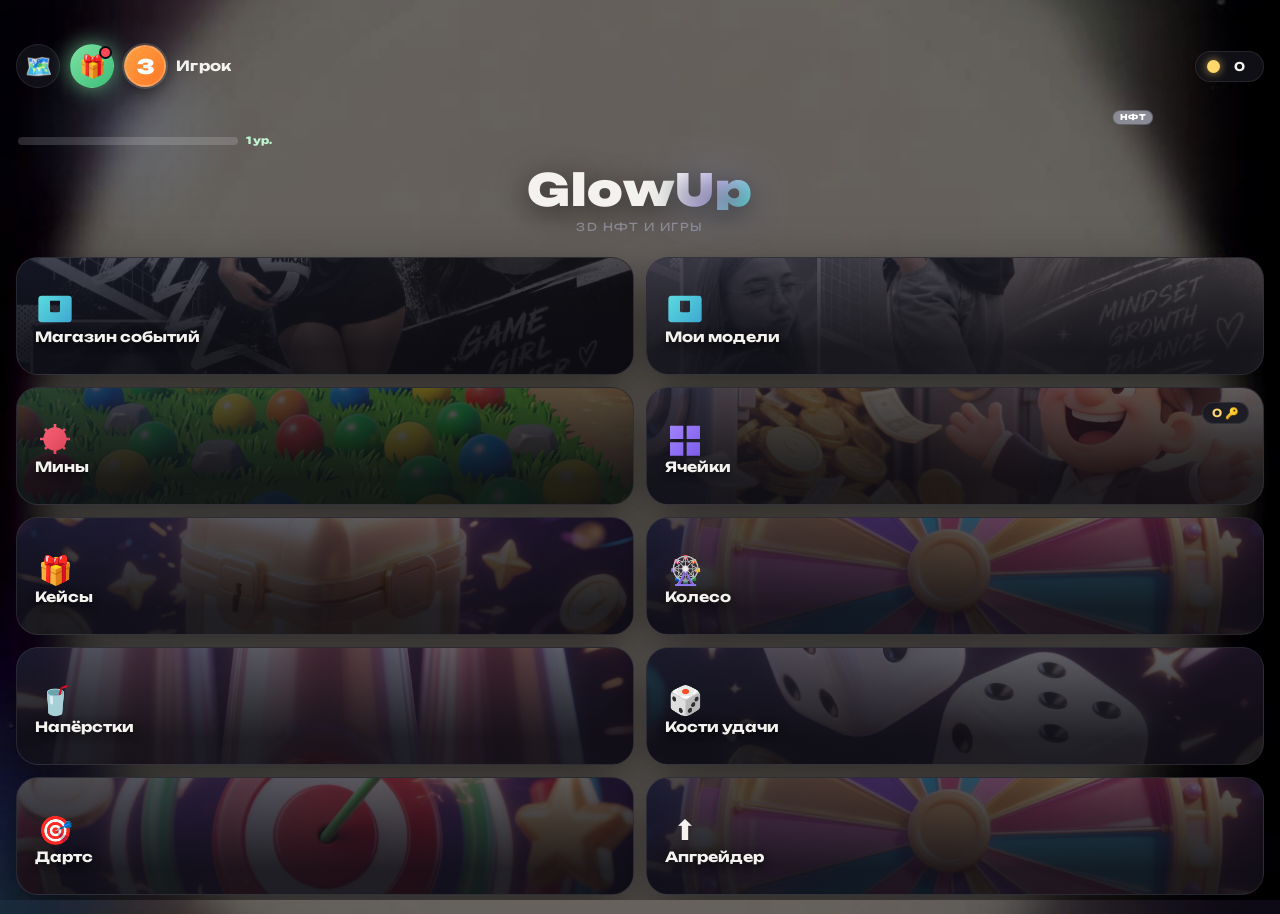
==== index.html @ e01460cb "Кнопка «Мои модели» со счётчиком НФТ; бот: приветствие, оплата реальными звёздами (XTR), баланс в SQ" ====
﻿<!DOCTYPE html>
<html lang="ru">
<head>
<meta charset="UTF-8" />
<meta name="viewport" content="width=device-width, initial-scale=1.0, maximum-scale=1.0, user-scalable=no, viewport-fit=cover" />
<title>GlowUp</title>
<meta name="theme-color" content="#0a0a0f" />
<link rel="preconnect" href="https://fonts.googleapis.com" />
<link rel="preconnect" href="https://fonts.gstatic.com" crossorigin />
<link href="https://fonts.googleapis.com/css2?family=Unbounded:wght@400;600;700;900&display=swap" rel="stylesheet" />
<!-- Официальный Telegram WebApp SDK: даёт имя, юзернейм, аватар и нативные кнопки -->
<script src="https://telegram.org/js/telegram-web-app.js"></script>
<script type="importmap">
{
  "imports": {
    "three": "./assets/vendor/three.module.js",
    "three/addons/": "./assets/vendor/"
  }
}
</script>
<link rel="stylesheet" href="style12.css?v=1" />
</head>
<body>
<div id="loadingScreen">
  <div class="load-inner">
    <div class="load-logo">Glow<span>Up</span></div>
    <div class="load-spinner"></div>
    <div class="load-tip">Загрузка…</div>
  </div>
</div>
<div id="app">
  <!-- ===================== ГЛАВНОЕ МЕНЮ ===================== -->
  <section id="screen-menu" class="screen active">
    <div class="screen-bg" id="menuBg" style="background-image:url('assets/фон_меню_тёмный.jpg')"></div>
    <div class="ambient-orb"></div>

    <header class="topbar">
      <!-- Кнопка карты рядом с подарком -->
      <button class="gift-fab" id="mapBtn" title="Карта">
        <span class="gift-fab-ico">🗺️</span>
      </button>
      <!-- Подарок: иконка в шапке слева, горит когда доступен -->
      <button class="gift-fab" id="giftFab" title="Ежедневный подарок">
        <span class="gift-fab-ico">🎁</span>
        <span class="gift-fab-dot"></span>
      </button>
      <div class="userchip">
        <div class="user-avatar" id="avatar">
          <img id="avatarImg" alt="" style="display:none" />
          <span class="ph" id="avatarPh">З</span>
        </div>
        <div class="user-meta">
          <span class="user-name" id="userName">Игрок</span>
          <span class="user-handle" id="userHandle">@player</span>
        </div>
      </div>
      <!-- НФТ у ника: полноценная 3D, клик -> просмотр -->
      <div class="nft-chip" id="nftChip" data-id="" title="Открыть НФТ">
        <div id="nftCanvas"></div>
        <span class="nft-chip-badge" id="nftChipBadge">НФТ</span>
      </div>
      <button class="bal-btn" id="balBtn">
        <span class="bal-icon"></span>
        <span class="bal-val" id="balVal">0</span>
      </button>
    </header>

    <div class="level-strip">
      <div class="level-bar"><div class="level-fill" id="levelFill"></div></div>
      <span class="level-num" id="levelNum">1 ур.</span>
    </div>

    <button class="loc-back" id="locBackBtn" style="display:none">← Локация 1</button>
    <div class="loc-banner" id="locBanner" style="display:none">+0.678% к шансам · Локация 2</div>

    <div class="hero">
      <h1 class="logo">Glow<span>Up</span></h1>
      <p class="tagline">3D НФТ и игры</p>
    </div>

    <nav class="menu-grid">
      <button class="nav-card" data-goto="shop" style="--bg:url('assets/фон_модели_DianaLovis.png')">
        <span class="card-shade"></span>
        <span class="card-ico ico-shop"></span>
        <span class="card-title">Магазин событий</span>
      </button>
      <button class="nav-card" data-goto="myNft" style="--bg:url('assets/фон_модели_LerwaxiMi.png')">
        <span class="card-shade"></span>
        <span class="card-ico ico-shop"></span>
        <span class="card-title">Мои модели</span>
        <span class="nav-count" id="myNftCount" hidden>0</span>
      </button>
      <button class="nav-card" data-goto="mines" style="--bg:url('assets/фон_игры_мины.jpg')">
        <span class="card-shade"></span>
        <span class="card-ico ico-mines"></span>
        <span class="card-title">Мины</span>
      </button>
      <button class="nav-card" data-goto="cells" style="--bg:url('assets/фон_игры_ячейки.jpg')">
        <span class="card-shade"></span>
        <span class="card-ico ico-cells"></span>
        <span class="card-title">Ячейки</span>
        <span class="card-badge" data-badge="keys">0 🔑</span>
      </button>
      <button class="nav-card nav-cases" data-goto="cases" style="--bg:url('assets/фон_игры_кейсы.jpg')">
        <span class="card-shade"></span>
        <span class="card-ico card-emoji">🎁</span>
        <span class="card-title">Кейсы</span>
      </button>
      <button class="nav-card nav-wheel" data-goto="wheel" style="--bg:url('assets/фон_игры_колесо.jpg')">
        <span class="card-shade"></span>
        <span class="card-ico card-emoji">🎡</span>
        <span class="card-title">Колесо</span>
      </button>
      <button class="nav-card nav-cups" data-goto="cups" style="--bg:url('assets/фон_игры_напёрстки.jpg')">
        <span class="card-shade"></span>
        <span class="card-ico card-emoji">🥤</span>
        <span class="card-title">Напёрстки</span>
      </button>
      <button class="nav-card nav-dice" data-goto="dice" style="--bg:url('assets/фон_игры_кости.jpg')">
        <span class="card-shade"></span>
        <span class="card-ico card-emoji">🎲</span>
        <span class="card-title">Кости удачи</span>
      </button>
      <button class="nav-card nav-darts" data-goto="darts" style="--bg:url('assets/фон_игры_дартс.jpg')">
        <span class="card-shade"></span>
        <span class="card-ico card-emoji">🎯</span>
        <span class="card-title">Дартс</span>
      </button>
      <button class="nav-card nav-upgrade" data-goto="upgrade" style="--bg:url('assets/фон_игры_колесо.jpg')">
        <span class="card-shade"></span>
        <span class="card-ico card-emoji">⬆️</span>
        <span class="card-title">Апгрейдер</span>
      </button>
      <button class="nav-card nav-market" style="--bg:url('assets/фон_игры_рынок.jpg')">
        <span class="card-shade"></span>
        <span class="card-ico ico-market"></span>
        <span class="card-title">Рынок</span>
        <span class="card-soon">Скоро</span>
      </button>
    </nav>

    <footer class="menu-foot">
      <button class="ghost-btn" data-goto="donate">Награды</button>
      <button class="ghost-btn" data-goto="howto">Как играть</button>
    </footer>
  </section>

  <!-- ===================== МАГАЗИН ===================== -->
  <section id="screen-shop" class="screen">
    <div class="screen-bg dim" style="background-image:url('assets/фон_модели_DianaLovis.png')"></div>
    <header class="subbar">
      <button class="back-btn" data-go="menu">←</button>
      <h2>Магазин событий</h2>
      <button class="bal-btn small" id="balBtnShop"><span class="bal-icon"></span><span class="bal-val" id="balValShop">0</span></button>
    </header>
    <div class="screen-body">
      <div class="card-grid" id="shopGrid"></div>
    </div>
  </section>

  <!-- ===================== МОИ НФТ ===================== -->
  <section id="screen-myNft" class="screen">
    <div class="screen-bg dim" style="background-image:url('assets/фон_модели_LerwaxiMi.png')"></div>
    <header class="subbar">
      <button class="back-btn" data-go="menu">←</button>
      <h2>Мои НФТ</h2>
      <button class="bal-btn small"><span class="bal-icon"></span><span class="bal-val" id="balValMyNft">0</span></button>
    </header>
    <div class="screen-body">
      <p class="cells-note">Все твои НФТ. Проигранная в апгрейдере НФТ уходит из коллекции, но остаётся в «Магазине событий».</p>
      <div class="card-grid" id="myNftGrid"></div>
    </div>
  </section>

  <!-- ===================== МИНЫ ===================== -->
  <section id="screen-mines" class="screen">
    <div class="screen-bg dim" style="background-image:url('assets/фон_игры_мины.jpg')"></div>
    <header class="subbar">
      <button class="back-btn" data-go="menu">←</button>
      <h2>Мины</h2>
      <button class="bal-btn small"><span class="bal-icon"></span><span class="bal-val" id="minesBalance">0</span></button>
    </header>
    <div class="screen-body">
      <p class="cells-note">Ставь звёзды, открывай клетки и уходи от мин. Чем больше откроешь — тем больше множитель.</p>
      <div class="mines-controls">
        <div class="mines-row">
          <label>Ставка</label>
          <input id="minesBet" class="code-input" type="number" inputmode="numeric" value="10" min="1" />
        </div>
        <div class="mines-row">
          <label>Мины</label>
          <div class="mine-count">
            <button class="mine-count-btn active" data-mines="1">1</button>
            <button class="mine-count-btn" data-mines="3">3</button>
            <button class="mine-count-btn" data-mines="5">5</button>
          </div>
        </div>
        <button class="solid-btn" id="minesStart">Играть</button>
      </div>
      <div class="mines-board">
        <div class="mines-grid" id="minesGrid"></div>
        <div class="mines-footer">
          <div class="mines-mult">Множитель: <b id="minesMultiplier">x1.0</b></div>
          <button class="solid-btn purple" id="minesCashout" disabled>Забрать выигрыш</button>
        </div>
      </div>
    </div>
  </section>

  <!-- ===================== ЯЧЕЙКИ ===================== -->
  <section id="screen-cells" class="screen">
    <div class="screen-bg dim" style="background-image:url('assets/фон_игры_ячейки.jpg')"></div>
    <header class="subbar">
      <button class="back-btn" data-go="menu">←</button>
      <h2>Ячейки</h2>
      <button class="keys-pill" id="keyBtnTop"><span id="keyCountTop">0</span> 🔑 <span class="keys-plus">+</span></button>
    </header>
    <div class="screen-body">
      <div class="cell-timer-row">
        <span class="cell-timer" id="cellTimer">Обновление через: --:--:--</span>
      </div>
      <p class="cells-note">30 ячеек. Внутри — ключи, звёзды и два джекпота по 300–500 ⭐! Ячейки обновляются каждый день в 14:00 (МСК).</p>
      <div class="cells-rack" id="cellsRack"></div>
      <div class="cells-actions">
        <button class="solid-btn purple" id="openOneBtn">Открыть ячейку (1 🔑)</button>
        <button class="solid-btn" id="keyShopBtn">Купить ключи</button>
        <button class="ghost-btn wide" id="cellResetBtn">Обновить ячейки (300 ⭐)</button>
      </div>
    </div>
  </section>

  <!-- ===================== КЕЙСЫ ===================== -->
  <section id="screen-cases" class="screen">
    <div class="screen-bg dim" style="background-image:url('assets/фон_игры_кейсы.jpg')"></div>
    <header class="subbar">
      <button class="back-btn" data-go="menu">←</button>
      <h2>Кейсы</h2>
      <button class="bal-btn small"><span class="bal-icon"></span><span class="bal-val" id="casesBalance">0</span></button>
    </header>
    <div class="screen-body">
      <p class="cells-note">Открывай кейсы за звёзды. Внутри всегда что-то есть — звёзды или ключи. Окупиться трудно, но иногда везёт по-крупному.</p>
      <div class="case-grid" id="caseGrid"></div>
    </div>
  </section>

  <!-- ===================== КОЛЕСО ===================== -->
  <section id="screen-wheel" class="screen">
    <div class="screen-bg dim" style="background-image:url('assets/фон_игры_колесо.jpg')"></div>
    <header class="subbar">
      <button class="back-btn" data-go="menu">←</button>
      <h2>Колесо удачи</h2>
      <button class="bal-btn small"><span class="bal-icon"></span><span class="bal-val" id="wheelBalance">0</span></button>
    </header>
    <div class="screen-body">
      <div class="wheel-stage">
        <div class="wheel-pointer"></div>
        <div class="wheel" id="wheel"><span class="wheel-hub">⭐</span></div>
      </div>
      <div class="mines-row" style="margin-top:16px">
        <label>Ставка</label>
        <input id="wheelBet" class="code-input" type="number" inputmode="numeric" value="10" min="1" />
      </div>
      <button class="solid-btn purple" id="wheelSpin">Крутить</button>
      <p class="cells-note">Множитель от x0.1 до x3. Чаще выпадает меньше ставки — крути на удачу.</p>
    </div>
  </section>

  <!-- ===================== НАПЁРСТКИ ===================== -->
  <section id="screen-cups" class="screen">
    <div class="screen-bg dim" style="background-image:url('assets/фон_игры_напёрстки.jpg')"></div>
    <header class="subbar">
      <button class="back-btn" data-go="menu">←</button>
      <h2>Напёрстки</h2>
      <button class="bal-btn small"><span class="bal-icon"></span><span class="bal-val" id="cupsBalance">0</span></button>
    </header>
    <div class="screen-body">
      <p class="cells-note">Шарик прячется под одним из стаканов. Угадаешь — x2.6 к ставке. Шанс 1 из 3.</p>
      <div class="cups-stage">
        <div class="cups-row" id="cupsRow">
          <button class="cup" data-slot="0"><span class="cup-ico">🥤</span><span class="cup-ball">🔴</span></button>
          <button class="cup" data-slot="1"><span class="cup-ico">🥤</span><span class="cup-ball">🔴</span></button>
          <button class="cup" data-slot="2"><span class="cup-ico">🥤</span><span class="cup-ball">🔴</span></button>
        </div>
      </div>
      <div class="mines-row" style="margin-top:16px">
        <label>Ставка</label>
        <input id="cupsBet" class="code-input" type="number" inputmode="numeric" value="10" min="1" />
      </div>
      <button class="solid-btn purple" id="cupsStart">Играть</button>
      <p class="cells-note" id="cupsHint">Нажми «Играть», запомни стакан с шариком и угадай после перемешивания.</p>
    </div>
  </section>

  <!-- ===================== КОСТИ ===================== -->
  <section id="screen-dice" class="screen">
    <div class="screen-bg dim" style="background-image:url('assets/фон_игры_кости.jpg')"></div>
    <header class="subbar">
      <button class="back-btn" data-go="menu">←</button>
      <h2>Кости удачи</h2>
      <button class="bal-btn small"><span class="bal-icon"></span><span class="bal-val" id="diceBalance">0</span></button>
    </header>
    <div class="screen-body">
      <div class="dice-stage">
        <div class="die" id="dice1"></div>
        <div class="die" id="dice2"></div>
      </div>
      <div class="dice-choices">
        <button class="dice-choice" data-pick="low">Меньше 7<b>x1.9</b></button>
        <button class="dice-choice" data-pick="seven">Ровно 7<b>x4.5</b></button>
        <button class="dice-choice" data-pick="high">Больше 7<b>x1.9</b></button>
      </div>
      <div class="mines-row" style="margin-top:14px">
        <label>Ставка</label>
        <input id="diceBet" class="code-input" type="number" inputmode="numeric" value="10" min="1" />
      </div>
      <button class="solid-btn purple" id="diceRoll">Бросить кости</button>
      <p class="cells-note">Выбери исход и бросай. Меньше/больше 7 — x1.9, ровно 7 — x4.5. Выигрывать трудно, но можно.</p>
    </div>
  </section>

  <!-- ===================== ДАРТС ===================== -->
  <section id="screen-darts" class="screen">
    <div class="screen-bg dim" style="background-image:url('assets/фон_игры_дартс.jpg')"></div>
    <header class="subbar">
      <button class="back-btn" data-go="menu">←</button>
      <h2>Дартс</h2>
      <button class="bal-btn small"><span class="bal-icon"></span><span class="bal-val" id="dartsBalance">0</span></button>
    </header>
    <div class="screen-body">
      <div class="darts-stage" id="dartsBoard">
        <div class="dart" id="dart">📍</div>
      </div>
      <div class="mines-row" style="margin-top:16px">
        <label>Ставка</label>
        <input id="dartsBet" class="code-input" type="number" inputmode="numeric" value="10" min="1" />
      </div>
      <button class="solid-btn purple" id="dartsThrow">Бросить дротик</button>
      <p class="cells-note">В яблочко — x8, ближе к центру — x2.5, дальше — меньше. Попасть в центр трудно, но можно.</p>
    </div>
  </section>

  <!-- ===================== АПГРЕЙДЕР ===================== -->
  <section id="screen-upgrade" class="screen">
    <div class="screen-bg dim up-bg" style="background-image:url('assets/фон_игры_колесо.jpg')"></div>
    <header class="up-top">
      <button class="back-btn up-back" data-go="menu">←</button>
      <span class="up-logo">Glow<span>Up</span></span>
      <div class="up-top-right">
        <button class="bal-btn small"><span class="bal-icon"></span><span class="bal-val" id="upBalance">0</span></button>
      </div>
    </header>
    <div class="up-scroll">
      <div class="up-ring" id="upRing">
        <svg class="up-ring-svg" viewBox="0 0 200 200" aria-hidden="true">
          <circle class="up-ring-ticks" cx="100" cy="100" r="92"></circle>
          <circle class="up-ring-track" cx="100" cy="100" r="82"></circle>
          <circle class="up-ring-arc" id="upRingArc" cx="100" cy="100" r="82"></circle>
        </svg>
        <button class="up-plus" id="upPlus" type="button">+</button>
        <div class="up-ring-center">
          <div class="up-pct" id="upChancePct">0 %</div>
          <div class="up-pct-sub">шанс</div>
          <img id="upNftImg" class="up-nft-img" alt="">
        </div>
        <div class="up-needle" id="upNeedle"></div>
        <div class="up-hint" id="upHint" style="display:none">Выберите цель</div>
      </div>

      <div class="up-chance-line">Шанс улучшения <b id="upChance">0 %</b></div>

      <div class="up-pair-row">
        <button class="up-pair" id="upPickSrc">
          <span class="up-pair-lbl">Ваш подарок</span>
          <span class="up-pair-val" id="upSrcVal">Ставка 50 ⭐</span>
        </button>
        <span class="up-pair-arrow">→</span>
        <button class="up-pair" id="upPickTgt">
          <span class="up-pair-lbl">Хочу получить</span>
          <span class="up-pair-val" id="upTgtVal">100 ⭐ · ×2</span>
        </button>
      </div>

      <div class="up-chips" id="upChips">
        <button class="up-chip" data-mult="1.5">×1.5</button>
        <button class="up-chip active" data-mult="2">×2</button>
        <button class="up-chip" data-mult="3">×3</button>
        <button class="up-chip" data-mult="5">×5</button>
        <button class="up-chip" data-mult="10">×10</button>
      </div>

      <div class="up-amount-row">
        <span class="up-mult-pill">Ставка</span>
        <span class="up-mult-pill up-bal-pill"><span class="bal-icon"></span><b id="upAmountVal">50</b></span>
        <input class="up-slider" id="upSlider" type="range" min="1" max="1000" value="50" />
      </div>

      <div class="up-summary" id="upSummary">Ставка 50 ⭐ → 100 ⭐</div>

      <button class="up-go" id="upGo" type="button">
        <span class="up-go-main">Улучшить</span>
        <span class="up-go-sub" id="upGoSub">шанс 48.0 %</span>
      </button>
    </div>

    <div class="up-pick-modal" id="upBetModal">
      <div class="up-pick-sheet">
        <div class="up-pick-head"><b>Ваша ставка</b><button class="modal-close" id="upBetClose">×</button></div>
        <div class="up-nft-pick" id="upBetNftWrap" style="display:none">
          <button class="up-opt" id="upBetNft">
            <img id="upBetNftImg" alt="">
            <span id="upBetNftName">НФТ</span>
            <span class="o-val" id="upBetNftPrice"></span>
          </button>
        </div>
        <input id="upBetInput" class="code-input" type="number" inputmode="numeric" min="1" value="50" />
        <div class="up-presets" id="upBetPresets">
          <button data-bet="10">10</button>
          <button data-bet="50">50</button>
          <button data-bet="100">100</button>
          <button data-bet="500">500</button>
        </div>
        <button class="up-go" id="upBetOk" type="button"><span class="up-go-main">Поставить</span></button>
      </div>
    </div>

    <div class="up-pick-modal" id="upTgtModal">
      <div class="up-pick-sheet">
        <div class="up-pick-head"><b>Хочу получить</b><button class="modal-close" id="upTgtClose">×</button></div>
        <div class="up-pick-grid" id="upTgtGrid"></div>
      </div>
    </div>
  </section>

  <!-- ===================== ПОДАРОК ===================== -->
  <section id="screen-gift" class="screen">
    <div class="screen-bg dim" style="background-image:url('assets/фон_меню.png')"></div>
    <header class="subbar">
      <button class="back-btn" data-go="menu">←</button>
      <h2>Ежедневный подарок</h2>
    </header>
    <div class="screen-body gift-body">
      <div class="gift-hero" id="giftHero">🎁</div>
      <h3 class="gift-title">3 ключа раз в 24 часа</h3>
      <p class="gift-desc">Каждый день тебе доступно 3 бесплатных ключа для игры «Ячейки». Ключи не копятся: если не забрать — подарок просто ждёт тебя, пока ты не заберёшь.</p>
      <div class="gift-keys">🔑 🔑 🔑</div>
      <button class="solid-btn" id="giftClaimBtn">Забрать 3 ключа</button>
      <p class="gift-timer" id="giftTimer"></p>
    </div>
  </section>

  <!-- ===================== ДОНАТ ===================== -->
  <section id="screen-donate" class="screen">
    <header class="subbar">
      <button class="back-btn" data-go="menu">←</button>
      <h2>Донат</h2>
    </header>
    <div class="screen-body">
      <div class="reward-card">
        <p class="reward-desc">Пополнить баланс через бота @gLOWOPPBOT. Минимум 5 ⭐.</p>
        <div class="donate-presets" id="donatePresets">
          <button data-donate="5">5 ⭐</button>
          <button data-donate="10">10 ⭐</button>
          <button data-donate="50">50 ⭐</button>
          <button data-donate="100">100 ⭐</button>
          <button data-donate="500">500 ⭐</button>
        </div>
        <button class="solid-btn" id="donateGoBtn">Перейти в бота</button>
        <p class="reward-hint">Звёзды зачисляются ботом после оплаты.</p>
      </div>
    </div>
  </section>

  <!-- ===================== КАК ИГРАТЬ ===================== -->
  <section id="screen-howto" class="screen">
    <header class="subbar">
      <button class="back-btn" data-go="menu">←</button>
      <h2>Как играть</h2>
    </header>
    <div class="screen-body">
      <div class="howto-card">
        <h3>Магазин событий</h3>
        <p>Покупай 3D-модели за звёзды. Купленная модель встаёт рядом с ником в 3D. «Посмотреть 3D» — покрути на стенде.</p>
        <h3>Мины</h3>
        <p>Ставь звёзды, выбирай 1/3/5 мин и открывай клетки. Чем больше откроешь — тем выше множитель. Подорвёшься — проиграешь ставку.</p>
        <h3>Ячейки</h3>
        <p>Открывай ячейки ключами. Внутри ключи, звёзды и джекпоты 300–500 ⭐. Ячейки обновляются каждый день в 14:00.</p>
        <h3>Кейсы</h3>
        <p>Три кейса за 100, 500 и 1000 звёзд. Внутри всегда есть приз — звёзды или ключи. Окупиться трудно, но джекпот возможен.</p>
        <h3>Колесо удачи</h3>
        <p>Крути колесо со ставкой. Множитель от x0.1 до x3 — чаще выпадает меньше ставки, но иногда везёт.</p>
        <h3>Напёрстки</h3>
        <p>Запомни, под каким стаканом шарик, и угадай после перемешивания. Угадал — x2.6 к ставке.</p>
        <h3>Подарок</h3>
        <p>Зелёная иконка слева сверху в меню — ежедневные 3 ключа раз в 24 часа.</p>
      </div>
    </div>
  </section>
</div>

<!-- ===================== МОДАЛКА НФТ ===================== -->
<div id="nftModal" class="modal">
  <div class="modal-sheet">
    <div class="modal-media" id="modalMedia"></div>
    <div class="modal-info">
      <h3 id="modalTitle">НФТ</h3>
      <p class="modal-price" id="modalPrice"></p>
      <div class="modal-actions" id="modalActions"></div>
    </div>
    <button class="modal-close" id="modalClose">×</button>
  </div>
</div>

<!-- ===================== ПРОСМОТР 3D ===================== -->
<div id="viewerModal" class="modal">
  <div class="viewer-sheet">
    <div class="viewer-stage" id="viewerStage">
      <div class="viewer-loading" id="viewerLoading"><span class="spin"></span>Загрузка 3D модели…</div>
    </div>
    <div class="viewer-info">
      <h3 id="viewerTitle">—</h3>
      <p class="viewer-tip">Тяни, чтобы вертеть. Двойной клик — приблизить.</p>
    </div>
    <button class="modal-close" id="viewerClose">×</button>
  </div>
</div>

<!-- ===================== МАГАЗИН КЛЮЧЕЙ ===================== -->
<div id="keyShopModal" class="modal">
  <div class="modal-sheet">
    <div class="modal-info center">
      <div class="key-hero">🔑</div>
      <h3>Магазин ключей</h3>
      <p class="reward-desc">Ключ открывает одну ячейку в игре «Ячейки».</p>
      <p class="reward-hint">Цена: <b>100 звёзд</b> за ключ. Баланс: <b id="keyShopBalance">0</b> ⭐</p>
      <div class="key-pack-row">
        <button class="key-pack" data-pack="1"><b>1</b><span>100 ⭐</span></button>
        <button class="key-pack" data-pack="5"><b>5</b><span>500 ⭐</span></button>
        <button class="key-pack" data-pack="10"><b>10</b><span>1000 ⭐</span></button>
      </div>
    </div>
    <button class="modal-close" id="keyShopClose">×</button>
  </div>
</div>

<!-- ===================== КЕЙС: ПРОКРУТКА ===================== -->
<div id="caseModal" class="modal">
  <div class="case-stage">
    <div class="case-reel-wrap">
      <div class="case-pointer"></div>
      <div class="case-reel" id="caseReel"></div>
    </div>
    <div class="case-result" id="caseResult"></div>
    <button class="prize-continue" id="caseClaim">Забрать</button>
  </div>
</div>

<!-- ===================== ПРИЗ ===================== -->
<div id="prizeModal" class="modal">
  <div class="prize-stage">
    <div class="prize-burst"></div>
    <div class="prize-item" id="prizeItem">⭐</div>
    <div class="prize-text" id="prizeText">+30 звёзд</div>
  </div>
  <button class="prize-continue" id="prizeContinue">Продолжить</button>
</div>

<!-- ===================== ВВОД ЦЕНЫ ===================== -->
<div id="priceModal" class="modal">
  <div class="modal-sheet">
    <div class="modal-info center">
      <h3>Продажа</h3>
      <p class="reward-desc">Рынок ещё в разработке. Запишем цену для будущей продажи.</p>
      <input id="priceInput" class="code-input" type="number" inputmode="numeric" value="400" min="1" />
      <div class="modal-actions">
        <button class="action-btn buy" id="priceOkBtn">Продать</button>
        <button class="action-btn dark" id="priceCancelBtn">Отмена</button>
      </div>
    </div>
    <button class="modal-close" id="priceClose">×</button>
  </div>
</div>

<!-- ===================== ПРОФИЛЬ ===================== -->
<div id="profileModal" class="modal">
  <div class="modal-sheet">
    <div class="profile-head">
      <div class="profile-avatar" id="profAvatar"><span id="profAvatarPh">И</span></div>
      <h3 id="profName">Игрок</h3>
      <p class="profile-handle" id="profHandle">@player</p>
    </div>
    <div class="profile-stats">
      <div class="stat"><b id="statLevel">1</b><span>Уровень</span></div>
      <div class="stat"><b id="statHours">0ч</b><span>В игре</span></div>
      <div class="stat"><b id="statGames">0</b><span>Игр</span></div>
      <div class="stat"><b id="statStars">0</b><span>Звёзд</span></div>
      <div class="stat"><b id="statKeys">0</b><span>Ключей</span></div>
      <div class="stat"><b id="statXp">0/150</b><span>До уровня</span></div>
    </div>
    <button class="admin-medal" id="adminMedal" style="display:none">🏅 Админ-баланс</button>
    <button class="modal-close" id="profileClose">×</button>
  </div>
</div>

<!-- ===================== КАРТА ===================== -->
<div id="mapModal" class="modal">
  <div class="map-sheet">
    <img id="mapImg" src="assets/карта_игры.png" alt="Карта" />
    <button class="map-mark m1" id="mapMark1">1</button>
    <button class="map-mark m2 locked" id="mapMark2">2</button>
    <button class="modal-close" id="mapClose">×</button>
  </div>
</div>

<!-- ===================== АДМИН ===================== -->
<div id="adminModal" class="modal">
  <div class="modal-sheet">
    <div class="modal-info center">
      <h3>Админ-панель</h3>
      <p class="reward-desc">Выдать звёзды на баланс. Только для админа.</p>
      <div class="admin-quick">
        <button class="action-btn buy" data-grant="100">+100</button>
        <button class="action-btn buy" data-grant="1000">+1000</button>
        <button class="action-btn buy" data-grant="10000">+10 000</button>
      </div>
      <input id="adminAmount" class="code-input" type="number" inputmode="numeric" min="1" value="1000" />
      <div class="modal-actions"><button class="action-btn buy" id="adminGrantBtn">Выдать</button></div>
    </div>
    <button class="modal-close" id="adminClose">×</button>
  </div>
</div>

<!-- ===================== ПЕРЕХОД ЛОКАЦИИ ===================== -->
<div id="locTransition"><div class="loc-portal"></div></div>

<!-- ===================== ТОСТЫ ===================== -->
<div id="toasts"></div>

<div class="orb orb-1"></div>
<div class="orb orb-2"></div>

<script src="app13.js?v=1"></script>
</body>
</html>
---- style12.css ----
﻿:root{
  --bg:#0a0a0f;
  --panel:rgba(22,22,30,.72);
  --panel-solid:#16161e;
  --line:rgba(255,255,255,.09);
  --txt:#f3f2ee;
  --muted:#8b8b96;
  --acc:#e9e4da;
  --gold:#ffd76a;
  --cyan:#5fe3e0;
  --violet:#a98bff;
  --red:#ff6b7d;
  --green:#7ee0a3;
  --radius:22px;
  --shadow:0 18px 50px rgba(0,0,0,.55);
}
*{box-sizing:border-box;margin:0;padding:0;-webkit-tap-highlight-color:transparent}
html,body{height:100%}
body{
  font-family:"Unbounded",system-ui,sans-serif;
  background:#070a10 url('assets/фон_меню_тёмный.jpg') center/cover no-repeat fixed;
  color:var(--txt);
  overflow:hidden;
  overscroll-behavior:none;
  line-height:1.35;
}
#app{position:relative;height:100%;width:100%}
button{font-family:inherit}
img{display:block}
canvas{display:block}

/* фоновые орбы */
.orb{position:fixed;border-radius:50%;filter:blur(90px);opacity:.5;pointer-events:none;z-index:0}
.orb-1{width:50vmax;height:50vmax;left:-20vmax;top:-20vmax;background:radial-gradient(circle,#2b2b45,transparent 70%)}
.orb-2{width:50vmax;height:50vmax;right:-22vmax;bottom:-22vmax;background:radial-gradient(circle,#2a1f3d,transparent 70%)}

/* ---------- ЭКРАНЫ ---------- */
.screen{
  position:absolute;inset:0;
  display:flex;flex-direction:column;
  padding:max(14px,env(safe-area-inset-top)) 16px calc(14px + env(safe-area-inset-bottom));
  opacity:0;pointer-events:none;transform:translateY(14px);
  transition:opacity .45s ease,transform .45s cubic-bezier(.2,.8,.2,1);
  overflow:hidden;z-index:1;
}
.screen.active{opacity:1;pointer-events:auto;transform:none}
.screen-body{flex:1;overflow-y:auto;margin-top:18px;padding-bottom:40px;
  scrollbar-width:thin;scrollbar-color:rgba(255,255,255,.15) transparent}
.bg{position:absolute;inset:0;background-size:cover;background-position:center;
  opacity:0;transition:opacity .8s ease;z-index:0;pointer-events:none}
.bg.show{opacity:.28}
.bg-0{background:radial-gradient(120% 90% at 70% 10%,#1a1a2e 0%,#0a0a0f 55%)}

/* ---------- ТОПБАР ---------- */
.topbar{
  display:flex;align-items:center;gap:10px;margin-bottom:8px;z-index:3;
  animation:popIn .7s var(--d0) both;
}
.userchip{display:flex;align-items:center;gap:10px;flex:1;min-width:0}
.user-avatar{
  width:42px;height:42px;border-radius:50%;flex:none;
  background:linear-gradient(135deg,#ff9d3f,#ff7a29);
  display:flex;align-items:center;justify-content:center;
  box-shadow:0 0 0 2px rgba(255,255,255,.15),0 6px 16px rgba(0,0,0,.4);
  overflow:hidden;border:2px solid #fff3;
}
.user-avatar img{width:100%;height:100%;object-fit:cover;border-radius:50%}
.user-avatar .ph{font-weight:900;color:#fff;font-size:20px}
.user-meta{display:flex;flex-direction:column;line-height:1.1;min-width:0}
.user-name{font-weight:700;font-size:14px;letter-spacing:.02em;white-space:nowrap;overflow:hidden;text-overflow:ellipsis}
.user-handle{display:none}

/* полоса уровня под иконками */
.level-strip{display:flex;align-items:center;gap:8px;margin:8px 0 0;padding:0 2px;z-index:3;animation:riseIn .6s both}
.level-bar{flex:1;max-width:220px;height:8px;border-radius:8px;background:rgba(255,255,255,.16);overflow:hidden}
.level-fill{height:100%;width:0%;background:linear-gradient(90deg,#2fa85f,#5fe08a);border-radius:8px;transition:width .6s cubic-bezier(.2,.8,.2,1);box-shadow:0 0 10px rgba(95,224,138,.7)}
.level-num{font-size:10px;font-weight:800;color:#bff5d0;white-space:nowrap}

/* НФТ рядом с ником — полноценная 3D модель, круглая, без фона */
.nft-chip{
  position:relative;width:104px;height:104px;flex:none;cursor:pointer;
  border-radius:0;overflow:visible;
  background:transparent;border:none;
  transition:transform .18s;
}
@keyframes nftFloat{0%,100%{transform:translateY(0)}50%{transform:translateY(-6px)}}
.nft-chip:active{transform:scale(.93)}
.nft-chip canvas{width:100%;height:100%}
.nft-chip #nftCanvas{position:absolute;inset:0;width:100%;height:100%;background:transparent!important;animation:nftFloat 3.4s ease-in-out infinite}
.nft-chip #nftCanvas>.view3d,.nft-chip #nftCanvas>div{width:100%;height:100%}
.nft-chip-badge{
  position:absolute;left:50%;transform:translateX(-50%);bottom:-7px;
  font-size:8px;font-weight:800;color:#1a1000;
  background:var(--gold);padding:1px 7px;border-radius:20px;letter-spacing:.02em;white-space:nowrap;
  border:1px solid rgba(0,0,0,.3);
}
.nft-chip.empty::before{box-shadow:0 0 0 2px rgba(255,255,255,.12)}
.nft-chip.empty .nft-chip-badge{background:var(--muted);color:#fff}

.bal-btn{
  display:flex;align-items:center;gap:6px;
  background:var(--panel);border:1px solid var(--line);
  color:var(--txt);padding:7px 11px;border-radius:18px;
  font-family:inherit;font-weight:700;font-size:12px;cursor:pointer;
  backdrop-filter:blur(12px);transition:transform .15s,box-shadow .3s;
  box-shadow:var(--shadow);z-index:3;
}
.bal-btn:active{transform:scale(.95)}
.bal-btn.small{padding:6px 9px;font-size:11px}
.bal-btn.ghost{pointer-events:none}
.bal-icon{width:13px;height:13px;background:var(--gold);border-radius:50%;
  box-shadow:0 0 10px rgba(255,215,106,.7)}
.bal-val{min-width:26px;text-align:center}

/* ---------- HERO ---------- */
.hero{position:relative;text-align:center;padding:22px 0 6px;z-index:2;animation:riseIn .8s .05s both}
.hero-art{position:absolute;inset:-40px auto auto 50%;transform:translateX(-50%);width:320px;height:320px;pointer-events:none;
  background-size:contain;background-position:center;background-repeat:no-repeat;opacity:.18;filter:blur(2px);z-index:0}
.logo{position:relative;font-weight:900;font-size:44px;line-height:.92;letter-spacing:.02em;z-index:1;text-shadow:0 6px 30px rgba(0,0,0,.6)}
.logo span{
  display:inline-block;background:linear-gradient(120deg,#fff,#cfc8ff,#5fe3e0);
  -webkit-background-clip:text;background-clip:text;color:transparent;
  filter:drop-shadow(0 0 22px rgba(165,190,255,.35));
}
.tagline{position:relative;margin-top:10px;color:var(--muted);font-size:11px;letter-spacing:.14em;text-transform:uppercase;z-index:1}

/* ---------- МЕНЮ ---------- */
.menu-grid{
  display:grid;grid-template-columns:1fr 1fr;gap:14px;
  margin:22px 0;z-index:2;
}
.nav-card{
  position:relative;border:none;cursor:pointer;text-align:left;overflow:hidden;
  background:linear-gradient(160deg,rgba(30,30,42,.9),rgba(16,16,24,.92));
  border:1px solid var(--line);border-radius:var(--radius);
  padding:20px 18px 16px;color:var(--txt);
  min-height:140px;transition:transform .18s ease,border-color .3s,box-shadow .3s;
  box-shadow:var(--shadow);animation:cardIn .6s var(--d1) both;
}
/* картинка на втором плане */
.nav-card::before{
  content:"";position:absolute;inset:0;z-index:0;
  background-image:var(--bg);
  background-size:cover;background-position:center;
  opacity:.38;transition:opacity .3s,transform .4s;
}
.nav-card:hover::before{opacity:.55;transform:scale(1.05)}
.card-shade{position:absolute;inset:0;z-index:1;
  background:linear-gradient(180deg,rgba(12,12,18,.15) 0%,rgba(12,12,18,.78) 78%),linear-gradient(120deg,rgba(30,40,70,.35),transparent 60%)}
.nav-card:nth-child(2){animation-delay:calc(var(--d1) + .05s)}
.nav-card:nth-child(3){animation-delay:calc(var(--d1) + .1s)}
.nav-card:nth-child(4){animation-delay:calc(var(--d1) + .15s)}
.nav-card:active{transform:translateY(-3px) scale(.98)}
.nav-card:hover{border-color:rgba(255,255,255,.25);box-shadow:0 0 0 1px rgba(255,255,255,.1),var(--shadow)}
.card-ico{position:relative;z-index:2;width:40px;height:40px;display:block;margin-bottom:auto;margin-top:auto}
.card-title{position:relative;z-index:2;font-weight:700;font-size:14px;line-height:1.2;text-shadow:0 2px 8px rgba(0,0,0,.8)}
.card-badge{
  position:absolute;top:14px;right:14px;z-index:3;font-size:11px;font-weight:700;color:var(--gold);
  background:rgba(25,25,35,.9);border:1px solid var(--line);padding:3px 9px;border-radius:20px;backdrop-filter:blur(6px);
}
.ico-shop{background:linear-gradient(135deg,#5fe3e0,#3a9fd0);mask:var(--shop);-webkit-mask:var(--shop)}
.ico-cells{background:linear-gradient(135deg,#a98bff,#7657e8);mask:var(--cells);-webkit-mask:var(--cells)}
.ico-market{background:linear-gradient(135deg,#ffd76a,#ff9d3f);mask:var(--market);-webkit-mask:var(--market)}
.ico-coll{background:linear-gradient(135deg,#ff8fb1,#e8557d);mask:var(--coll);-webkit-mask:var(--coll)}

.menu-foot{display:flex;gap:10px;justify-content:center;z-index:2;animation:riseIn .7s .25s both}
.ghost-btn{
  background:transparent;border:1px solid var(--line);color:var(--muted);
  font-family:inherit;font-size:12px;font-weight:600;padding:11px 18px;border-radius:18px;cursor:pointer;
  transition:all .2s;backdrop-filter:blur(8px);
}
.ghost-btn:active{transform:scale(.96)}
.ghost-btn.wide{width:100%;margin-top:12px;color:var(--txt);border-color:rgba(255,255,255,.2)}
.ghost-btn:hover{border-color:rgba(255,255,255,.3);color:var(--txt)}

/* ---------- САББАР ---------- */
.subbar{
  display:flex;align-items:center;gap:12px;z-index:3;margin-bottom:6px;animation:popIn .5s both;
}
.subbar h2{font-size:16px;font-weight:700;flex:1;letter-spacing:.02em}
.back-btn{
  width:40px;height:40px;border-radius:14px;flex:none;border:1px solid var(--line);
  background:var(--panel);color:var(--txt);font-size:20px;cursor:pointer;backdrop-filter:blur(10px);
  transition:transform .15s;box-shadow:var(--shadow);
}
.back-btn:active{transform:scale(.9)}
.keys-pill{
  display:flex;align-items:center;gap:8px;font-weight:700;font-size:13px;color:var(--gold);
  background:var(--panel);border:1px solid var(--line);padding:9px 12px;border-radius:20px;cursor:pointer;
  transition:transform .15s;
}
.keys-pill:active{transform:scale(.94)}
.keys-plus{color:var(--green);font-weight:900;font-size:16px}

/* ---------- КАРТОЧКИ МАГАЗИНА ---------- */
.card-grid{display:grid;grid-template-columns:1fr 1fr;gap:14px;animation:riseIn .5s both}
.item-card{
  position:relative;border-radius:var(--radius);overflow:hidden;
  background:var(--panel-solid);border:1px solid var(--line);
  box-shadow:var(--shadow);cursor:pointer;transition:transform .18s,border-color .3s;
  animation:cardIn .5s both;
}
.item-card:active{transform:scale(.97)}
.item-card:hover{border-color:rgba(255,255,255,.25)}
.item-media{position:relative;aspect-ratio:1;background:#12121a;overflow:hidden}
.item-media .poster{position:absolute;inset:0;width:100%;height:100%;object-fit:cover;transition:transform .5s ease;z-index:1}
.item-card:hover .item-media .poster{transform:scale(1.06)}
.item-media::after{content:"";position:absolute;inset:0;background:linear-gradient(180deg,transparent 40%,rgba(10,10,15,.9));z-index:2}
.item-view3d{position:absolute;inset:0;display:flex;align-items:center;justify-content:center;z-index:1;opacity:0;transition:opacity .3s}
.item-card.viewing .item-media .poster{opacity:0}
.item-card.viewing .item-view3d{opacity:1}
.item-view3d canvas,.item-view3d .view3d{width:100%;height:100%}
.item-badge{position:absolute;top:10px;left:10px;z-index:3;font-size:10px;font-weight:700;
  padding:4px 9px;border-radius:20px;backdrop-filter:blur(6px)}
.item-badge.rarity-common{background:rgba(94,227,224,.9);color:#042}
.item-badge.rarity-epic{background:rgba(169,139,255,.9);color:#201}
.item-body{padding:12px;position:relative;z-index:3}
.item-name{font-weight:700;font-size:13px}
.item-price{display:flex;align-items:center;gap:6px;margin-top:8px;color:var(--gold);font-size:12px;font-weight:700}
.item-price .ic{width:12px;height:12px;background:var(--gold);border-radius:50%}
.item-actions{display:flex;gap:8px;margin-top:10px}
.mini-buy{
  flex:1;border:none;background:linear-gradient(120deg,#ffd76a,#ff9d3f);color:#201;
  font-weight:700;font-size:11px;padding:9px;border-radius:12px;cursor:pointer;
}
.mini-3d{
  border:1px solid var(--line);background:rgba(255,255,255,.08);color:var(--txt);
  font-weight:700;font-size:11px;padding:9px 10px;border-radius:12px;cursor:pointer;
}
.mini-buy:active,.mini-3d:active{transform:scale(.95)}
.item-status{position:absolute;bottom:10px;right:10px;z-index:3;font-size:10px;font-weight:700;
  padding:4px 10px;border-radius:20px;color:#fff}
.item-status.owned{background:linear-gradient(135deg,#7ee0a3,#3bbf78)}
.item-status.sold{background:linear-gradient(135deg,#ff6b7d,#d63a52)}
.item-status.for-sale{background:linear-gradient(135deg,#ffd76a,#ff9d3f)}

/* ---------- ЯЧЕЙКИ ---------- */
.cells-note{color:var(--muted);font-size:11px;margin:4px 2px 10px;line-height:1.5}
.cells-rack{
  display:grid;grid-template-columns:repeat(10,1fr);gap:6px;perspective:900px;
  background:linear-gradient(180deg,rgba(28,28,40,.6),rgba(14,14,20,.6));
  border:1px solid var(--line);border-radius:var(--radius);padding:9px;
  box-shadow:inset 0 2px 30px rgba(0,0,0,.6),var(--shadow);
}
/* Банковские ячейки-сейфы */
.cells-rack{
  display:grid;grid-template-columns:repeat(10,1fr);gap:6px;perspective:1200px;
  background:
    radial-gradient(120% 100% at 50% 0%, rgba(70,80,110,.35), rgba(14,14,20,.7)),
    linear-gradient(180deg,#23263a,#10101a);
  border:1px solid rgba(160,180,220,.18);border-radius:var(--radius);padding:10px;
  box-shadow:inset 0 4px 40px rgba(0,0,0,.7),0 18px 50px rgba(0,0,0,.55);
}
.cell{
  aspect-ratio:1;display:flex;flex-direction:column;align-items:center;justify-content:center;
  background:linear-gradient(160deg,#4a4f5e,#2b2e3a 55%,#20232e);
  border:1px solid rgba(200,210,235,.22);border-radius:8px;cursor:pointer;
  font-weight:900;font-size:11px;color:#e8e6f0;
  position:relative;transition:transform .18s,box-shadow .35s,border-color .3s;
  box-shadow:inset 0 2px 3px rgba(255,255,255,.15),inset 0 -5px 12px rgba(0,0,0,.5),0 4px 10px rgba(0,0,0,.45);
  transform:rotateX(0deg);
}
.cell:hover:not(.opened){transform:translateY(-2px);border-color:rgba(255,220,120,.6);
  box-shadow:inset 0 2px 3px rgba(255,255,255,.2),inset 0 -5px 12px rgba(0,0,0,.5),0 6px 16px rgba(0,0,0,.6),0 0 16px rgba(255,200,90,.35)}
.cell:active:not(.opened){transform:scale(.95)}
.cell .cell-inner{position:relative;z-index:2;display:flex;flex-direction:column;align-items:center;width:100%}
.cell.pulse{animation:cellPulse 1s ease}
.cell.opened{
  background:linear-gradient(165deg,#2c333f,#191d26);
  border-color:rgba(255,255,255,.12);cursor:default;
  box-shadow:inset 0 0 0 1px rgba(255,255,255,.06),0 4px 10px rgba(0,0,0,.4);
}
.cell.opened .cell-num{opacity:.35}
/* ручка-диск банковской дверцы */
.safe-handle{
  width:13px;height:13px;border-radius:50%;margin-bottom:5px;position:relative;
  background:radial-gradient(circle at 35% 35%, #f0e7c8, #c9b57a 60%, #8a743a);
  border:2px solid #b9a05f;box-shadow:inset 0 1px 2px rgba(255,255,255,.6),0 1px 3px rgba(0,0,0,.6);
}
.safe-handle::after{content:"";position:absolute;left:50%;top:50%;width:3px;height:3px;background:#5a4a22;border-radius:50%;transform:translate(-50%,-50%)}
/* замок-ключевина */
.safe-lock{
  width:8px;height:8px;border-radius:1px;margin-bottom:3px;
  background:linear-gradient(160deg,#fff6d8,#cbbb7e);box-shadow:inset 0 1px 2px rgba(255,255,255,.5),0 1px 2px rgba(0,0,0,.5);
}
.cell .lock{width:11px;height:11px;border:2px solid #d8cfae;border-radius:3px;position:relative;margin-bottom:3px;opacity:.75;
  background:rgba(255,255,255,.05)}
.cell .lock::before{content:"";position:absolute;top:-6px;left:2px;width:5px;height:6px;border:2px solid #d8cfae;border-bottom:none;border-radius:4px 4px 0 0}
.cell .res{font-size:16px;line-height:1;margin-bottom:2px}
.cell.reveal-glow{animation:cellGlow .9s ease}
.cells-actions{margin-top:10px;display:grid;grid-template-columns:1fr 1fr;gap:8px}
.cells-actions .solid-btn{padding:11px;font-size:13px;grid-column:1/-1}
.cells-actions .ghost-btn{padding:10px;font-size:12px;grid-column:1/-1}
.cell-timer-row{text-align:center;margin-bottom:8px}
.solid-btn{
  width:100%;border:none;cursor:pointer;font-family:inherit;font-weight:700;font-size:15px;
  color:#101018;background:linear-gradient(120deg,#fff,#d8e6ff,#9fd0ff);
  padding:16px;border-radius:20px;transition:transform .15s,box-shadow .2s;
  box-shadow:0 10px 30px rgba(150,190,255,.25);
}
.solid-btn:active{transform:scale(.97)}
.solid-btn:disabled{opacity:.4;box-shadow:none}
.solid-btn.purple{color:#fff;background:linear-gradient(120deg,#a98bff,#7657e8);box-shadow:0 10px 30px rgba(120,90,255,.3)}

/* ---------- РЫНОК / СПИСОК ---------- */
.list{display:flex;flex-direction:column;gap:12px;animation:riseIn .5s both}
.market-row{
  display:flex;align-items:center;gap:14px;
  background:var(--panel);border:1px solid var(--line);border-radius:18px;padding:10px;
  box-shadow:var(--shadow);animation:cardIn .45s both;
}
.market-row .thumb{width:56px;height:56px;border-radius:14px;overflow:hidden;background:#15151d;flex:none}
.market-row .thumb img{width:100%;height:100%;object-fit:cover}
.market-row .mrow-meta{flex:1;min-width:0}
.market-row .mrow-name{font-weight:700;font-size:13px}
.market-row .mrow-seller{font-size:10px;color:var(--muted)}
.market-row .mrow-price{display:flex;align-items:center;gap:5px;color:var(--gold);font-weight:700;font-size:14px;margin-top:4px}
.market-row .mrow-price .ic{width:11px;height:11px;background:var(--gold);border-radius:50%}
.mini-btn{
  border:none;background:linear-gradient(120deg,#ffd76a,#ff9d3f);color:#201;
  font-family:inherit;font-weight:700;font-size:12px;padding:10px 14px;border-radius:14px;cursor:pointer;flex:none;
  transition:transform .15s;
}
.mini-btn:active{transform:scale(.94)}

/* ---------- КОД / НАГРАДЫ ---------- */
.reward-card{
  background:var(--panel);border:1px solid var(--line);border-radius:var(--radius);
  padding:20px;box-shadow:var(--shadow);animation:riseIn .5s both;
}
.reward-desc{font-size:13px;margin-bottom:8px}
.reward-hint{font-size:12px;color:var(--muted);margin-bottom:16px}
.reward-hint b{color:var(--gold)}
.code-input{
  width:100%;border:1px solid var(--line);background:rgba(0,0,0,.4);color:var(--txt);
  font-family:inherit;font-size:20px;font-weight:700;letter-spacing:.4em;text-align:center;
  padding:16px;border-radius:16px;margin-bottom:14px;outline:none;transition:border-color .3s;
}
.code-input:focus{border-color:rgba(255,215,106,.6)}

/* ---------- КАК ИГРАТЬ ---------- */
.howto-card{background:var(--panel);border:1px solid var(--line);border-radius:var(--radius);padding:20px;box-shadow:var(--shadow)}
.howto-card h3{font-size:14px;margin:14px 0 6px;color:#cfc9ff}
.howto-card h3:first-child{margin-top:0}
.howto-card p{font-size:12px;color:var(--muted);line-height:1.6}

/* ---------- МОДАЛКА НФТ ---------- */
.modal{
  position:fixed;inset:0;background:rgba(5,5,10,.75);backdrop-filter:blur(8px);
  display:flex;align-items:flex-end;justify-content:center;z-index:50;
  opacity:0;pointer-events:none;transition:opacity .35s;
}
.modal.open{opacity:1;pointer-events:auto}
.modal-sheet{
  width:100%;max-width:520px;background:linear-gradient(180deg,#1a1a26,#101018);
  border:1px solid var(--line);border-top-left-radius:26px;border-top-right-radius:26px;
  padding:18px 18px calc(24px + env(safe-area-inset-bottom));position:relative;
  transform:translateY(40px);transition:transform .4s cubic-bezier(.2,.8,.2,1);
  box-shadow:0 -20px 60px rgba(0,0,0,.6);max-height:92vh;overflow-y:auto;
}
.modal.open .modal-sheet{transform:none}
.modal-close{
  position:absolute;top:12px;right:12px;width:36px;height:36px;border-radius:12px;
  border:1px solid var(--line);background:rgba(0,0,0,.5);color:var(--txt);font-size:20px;cursor:pointer;z-index:5;
}
.modal-media{aspect-ratio:1;border-radius:20px;overflow:hidden;background:#0c0c13;position:relative;margin-bottom:16px}
.modal-media .poster{position:absolute;inset:0;width:100%;height:100%;object-fit:cover}
.modal-info h3{font-size:20px;font-weight:900;margin-bottom:6px}
.modal-info.center{text-align:center}
.modal-price{color:var(--gold);font-weight:700;font-size:15px;margin-bottom:16px}
.modal-actions{display:flex;flex-direction:column;gap:10px}

/* кнопки в модалке */
.action-btn{
  width:100%;border:none;font-family:inherit;font-weight:700;font-size:15px;padding:15px;
  border-radius:18px;cursor:pointer;transition:transform .15s;
}
.action-btn:active{transform:scale(.97)}
.action-btn.buy{color:#101018;background:linear-gradient(120deg,#ffd76a,#ff9d3f);box-shadow:0 10px 28px rgba(255,180,80,.25)}
.action-btn.green{color:#042;background:linear-gradient(120deg,#7ee0a3,#3bbf78)}
.action-btn.purple{color:#fff;background:linear-gradient(120deg,#a98bff,#7657e8)}
.action-btn.dark{background:rgba(255,255,255,.08);color:var(--txt);border:1px solid var(--line)}
.action-btn:disabled{opacity:.4;cursor:not-allowed;box-shadow:none}

/* ---------- ПРОСМОТР 3D (стенд) ---------- */
.viewer-sheet{
  width:100%;max-width:520px;height:100%;max-height:600px;
  background:linear-gradient(180deg,#14141f,#0b0b12);position:relative;
  display:flex;flex-direction:column;
  border-left:1px solid var(--line);border-right:1px solid var(--line);
}
.viewer-stage{
  flex:1;position:relative;overflow:hidden;min-height:0;
  background:radial-gradient(120% 80% at 50% 0%,#23233a 0%,#0b0b12 70%);
}
/* подиум */
.viewer-stage .podium{
  position:absolute;left:50%;bottom:6%;transform:translateX(-50%);
  width:70%;height:14%;border-radius:50%;
  background:transparent;
  box-shadow:0 -4px 30px rgba(165,190,255,.35),inset 0 2px 18px rgba(255,255,255,.12);
  pointer-events:none;
}
.viewer-stage canvas{position:absolute;inset:0;width:100%;height:100%}
.viewer-loading{
  position:absolute;inset:0;display:flex;align-items:center;justify-content:center;
  color:var(--muted);font-size:13px;text-align:center;padding:20px;z-index:2;
}
.viewer-loading .spin{width:36px;height:36px;border:3px solid rgba(255,255,255,.15);border-top-color:var(--cyan);border-radius:50%;animation:spin 1s linear infinite;margin-bottom:12px}
.viewer-info{padding:14px 18px 20px;text-align:center;background:#0d0d15;border-top:1px solid var(--line)}
.viewer-info h3{font-size:16px;font-weight:800;margin-bottom:4px}
.viewer-tip{font-size:11px;color:var(--muted)}
#viewerModal .modal-close{background:rgba(0,0,0,.5)}

/* ---------- МАГАЗИН КЛЮЧЕЙ ---------- */
.key-hero{font-size:44px;margin:8px 0 4px}
.key-pack-row{display:grid;grid-template-columns:1fr 1fr 1fr;gap:10px;margin-top:16px}
.key-pack{
  border:1px solid var(--line);background:linear-gradient(165deg,#26263a,#171720);
  border-radius:16px;padding:14px 6px;cursor:pointer;color:var(--txt);
  display:flex;flex-direction:column;align-items:center;gap:4px;transition:transform .15s,border-color .3s;
}
.key-pack:hover{border-color:rgba(255,215,106,.5)}
.key-pack:active{transform:scale(.94)}
.key-pack b{font-size:20px;font-weight:900}
.key-pack span{font-size:11px;color:var(--gold);font-weight:700}

/* ---------- АНИМАЦИЯ ПРИЗА ---------- */
#prizeModal{background:rgba(5,5,12,.85);backdrop-filter:blur(6px);z-index:60}
.prize-stage{
  position:absolute;inset:0;display:flex;flex-direction:column;align-items:center;justify-content:center;
}
.prize-burst{
  position:absolute;width:130px;height:130px;border-radius:50%;
  background:radial-gradient(circle,rgba(165,190,255,.4),transparent 70%);
  animation:burstPulse 1.2s ease-out infinite;pointer-events:none;
}
.prize-item{
  position:relative;background:rgba(0,0,0,.4);border:1px solid var(--line);
  width:110px;height:110px;border-radius:26px;display:flex;align-items:center;justify-content:center;
  font-size:56px;animation:prizeIn .5s cubic-bezier(.2,.8,.2,1) both;
  box-shadow:0 0 60px rgba(165,190,255,.35);
}
.prize-text{
  position:relative;margin-top:22px;font-weight:900;font-size:26px;letter-spacing:.02em;
  color:#fff;text-shadow:0 4px 30px rgba(165,190,255,.6);
  animation:prizeIn .5s .12s both;
}
.prize-continue{
  position:absolute;bottom:calc(30px + env(safe-area-inset-bottom));left:50%;transform:translateX(-50%);
  border:none;cursor:pointer;font-family:inherit;font-weight:800;font-size:16px;
  color:#101018;background:linear-gradient(120deg,#fff,#ffd76a,#ff9d3f);
  padding:16px 54px;border-radius:20px;box-shadow:0 14px 40px rgba(255,180,80,.35);
  animation:prizeIn .5s .25s both;
}
.prize-continue:active{transform:translateX(-50%) scale(.96)}

/* ---------- ТОСТЫ ---------- */
#toasts{position:fixed;top:calc(20px + env(safe-area-inset-top));left:50%;transform:translateX(-50%);
  display:flex;flex-direction:column;gap:8px;z-index:100;align-items:center;pointer-events:none}
.toast{
  background:rgba(20,20,30,.92);border:1px solid var(--line);color:var(--txt);
  padding:11px 18px;border-radius:16px;font-size:13px;font-weight:600;max-width:90vw;text-align:center;
  box-shadow:var(--shadow);animation:toastIn .35s cubic-bezier(.2,.8,.2,1) both;
}
.toast.out{animation:toastOut .3s forwards}
.toast.gold{border-color:rgba(255,215,106,.5);box-shadow:0 0 24px rgba(255,215,106,.25)}

/* ---------- АНИМАЦИИ ---------- */
@keyframes popIn{from{opacity:0;transform:translateY(-8px) scale(.98)}to{opacity:1;transform:none}}
@keyframes riseIn{from{opacity:0;transform:translateY(18px)}to{opacity:1;transform:none}}
@keyframes cardIn{from{opacity:0;transform:translateY(22px) scale(.96)}to{opacity:1;transform:none}}
@keyframes toastIn{from{opacity:0;transform:translateY(-14px)}to{opacity:1;transform:none}}
@keyframes toastOut{to{opacity:0;transform:translateY(-14px)}}
@keyframes cellGlow{0%{box-shadow:0 0 0 0 rgba(160,190,255,.7)}50%{box-shadow:0 0 40px 12px rgba(160,190,255,.5)}100%{box-shadow:none}}
@keyframes cellPulse{0%{transform:scale(1)}50%{transform:scale(1.06)}100%{transform:scale(1)}}
@keyframes spin{to{transform:rotate(360deg)}}
@keyframes burstPulse{0%{transform:scale(.6);opacity:.9}100%{transform:scale(1.4);opacity:0}}
@keyframes prizeIn{from{opacity:0;transform:translateY(26px) scale(.7)}to{opacity:1;transform:none}}

.ambient-orb{
  position:absolute;width:220px;height:220px;border-radius:50%;pointer-events:none;z-index:0;
  background:radial-gradient(circle,rgba(160,190,255,.16),transparent 70%);
  transition:transform .6s ease,opacity .6s ease;
}

/* ---------- ЭКРАННЫЙ ФОН ---------- */
.screen-bg{position:absolute;inset:0;background-size:cover;background-position:center;opacity:.9;z-index:0;pointer-events:none}
.screen-bg.dim{opacity:.14}
#screen-mines .screen-bg{opacity:.22}

/* ---------- ИКОНКИ: МИНЫ, СКОРО ---------- */
.ico-mines{background:linear-gradient(135deg,#ff6b7d,#d63a52);mask:var(--mines);-webkit-mask:var(--mines)}
.ico-soon{background:linear-gradient(135deg,#8b8b96,#5a5a66);mask:var(--soon);-webkit-mask:var(--soon)}
.nav-placeholder{opacity:.7;cursor:default}
.card-soon{
  position:absolute;top:12px;right:12px;z-index:3;
  font-size:9px;font-weight:800;color:#1a1000;
  background:linear-gradient(120deg,#ffd76a,#ff9d3f);
  padding:3px 10px;border-radius:20px;text-transform:uppercase;letter-spacing:.03em;
  box-shadow:0 4px 14px rgba(255,180,80,.4);
}

/* ---------- МИНЫ ---------- */
.mines-controls{display:flex;flex-direction:column;gap:10px;margin-bottom:12px;animation:riseIn .5s both}
.mines-row{display:flex;align-items:center;gap:12px}
.mines-row label{font-size:13px;font-weight:700;color:var(--muted);flex:none;width:70px}
.mines-row .code-input{font-size:16px;letter-spacing:.05em;margin-bottom:0;flex:1;padding:12px}
.mine-count{display:flex;gap:8px;flex:1}
.mine-count-btn{
  flex:1;border:1px solid var(--line);background:var(--panel);color:var(--muted);
  font-family:inherit;font-weight:800;font-size:16px;padding:10px;border-radius:16px;cursor:pointer;transition:all .2s;
}
.mine-count-btn.active{color:#101018;background:linear-gradient(120deg,#ffd76a,#ff9d3f);border-color:transparent;box-shadow:0 8px 24px rgba(255,180,80,.3)}
.mine-count-btn:active{transform:scale(.95)}
.mines-board{animation:riseIn .6s both}
.mines-grid{display:grid;grid-template-columns:repeat(5,1fr);gap:7px;perspective:800px;margin-bottom:12px}
.mine-cell{
  aspect-ratio:1;border-radius:13px;cursor:pointer;border:1px solid var(--line);
  background:linear-gradient(165deg,#26263a,#171720);color:var(--txt);
  font-size:20px;display:flex;align-items:center;justify-content:center;
  transition:transform .15s,border-color .3s;box-shadow:inset 0 -5px 12px rgba(0,0,0,.4);
}
.mine-cell:hover{border-color:rgba(255,255,255,.3)}
.mine-cell:active{transform:scale(.94)}
.mine-cell.revealed{cursor:default}
.mine-cell.mine{background:linear-gradient(165deg,#3a1a20,#271014);border-color:rgba(255,107,125,.4)}
.mine-cell.safe{background:linear-gradient(165deg,#143a28,#0e241a);border-color:rgba(126,224,163,.4)}
.mines-footer{display:flex;flex-direction:column;gap:8px}
.mines-mult{text-align:center;font-size:13px;color:var(--muted)}
.mines-mult b{color:var(--gold);font-size:17px}
.mines-footer .solid-btn{padding:12px;font-size:14px}
.mines-row + .solid-btn{padding:12px;font-size:14px}

/* ---------- ТАЙМЕР ЯЧЕЕК ---------- */
.cell-timer-row{text-align:center;margin-bottom:12px}
.cell-timer{
  display:inline-block;font-size:13px;font-weight:700;color:var(--cyan);
  background:rgba(10,10,18,.6);border:1px solid var(--line);
  padding:8px 16px;border-radius:20px;backdrop-filter:blur(6px);
}

/* карточка: режим просмотра 3D и кнопка обратно */
.item-card.viewing .poster-holder{display:none}
.item-view3d{position:absolute;inset:0;display:flex;align-items:center;justify-content:center;z-index:2;opacity:0;transition:opacity .3s}
.item-card.viewing .item-view3d{opacity:1}
.item-view3d canvas,.item-view3d .view3d{width:100%;height:100%}
.card-3d-back{
  position:absolute;bottom:10px;left:50%;transform:translateX(-50%);z-index:5;
  border:none;background:rgba(10,10,18,.85);color:var(--txt);
  font-family:inherit;font-weight:700;font-size:11px;padding:8px 18px;border-radius:14px;cursor:pointer;
  border:1px solid var(--line);backdrop-filter:blur(6px);
}
.card-3d-back:active{transform:translateX(-50%) scale(.95)}
.viewer-stage{background:radial-gradient(120% 80% at 50% 0%,#eef3ff 0%,#cfddfc 55%,#8faeff 100%)}
.viewer-loading{color:#334;}
.podium{background:transparent;box-shadow:0 -4px 30px rgba(60,90,200,.35)}

/* маски иконок */
@supports ((-webkit-mask:radial-gradient(#000,#000)) or (mask:radial-gradient(#000,#000))){
  :root{
    --shop:url('data:image/svg+xml;utf8,<svg xmlns="http://www.w3.org/2000/svg" viewBox="0 0 24 24" fill="black"><path d="M4 4h16a2 2 0 0 1 2 2v12a2 2 0 0 1-2 2H4a2 2 0 0 1-2-2V6a2 2 0 0 1 2-2zm5 3v6a1 1 0 0 0 1 1h4a1 1 0 0 0 1-1V7h-6z"/></svg>');
    --cells:url('data:image/svg+xml;utf8,<svg xmlns="http://www.w3.org/2000/svg" viewBox="0 0 24 24" fill="black"><path d="M3 4h8v8H3V4zm10 0h8v8h-8V4zM3 14h8v8H3v-8zm10 0h8v8h-8v-8z"/></svg>');
    --market:url('data:image/svg+xml;utf8,<svg xmlns="http://www.w3.org/2000/svg" viewBox="0 0 24 24" fill="black"><path d="M7 7V6a5 5 0 0 1 10 0v1h2a2 2 0 0 1 2 2v10a2 2 0 0 1-2 2H5a2 2 0 0 1-2-2V9a2 2 0 0 1 2-2h2zm2 0h6V6a3 3 0 0 0-6 0v1z"/></svg>');
    --coll:url('data:image/svg+xml;utf8,<svg xmlns="http://www.w3.org/2000/svg" viewBox="0 0 24 24" fill="black"><path d="M12 2l2.4 4.9 5.4.8-3.9 3.8.9 5.4L12 14.8 7.2 16.9l.9-5.4L4.2 7.7l5.4-.8L12 2z"/></svg>');
    --mines:url('data:image/svg+xml;utf8,<svg xmlns="http://www.w3.org/2000/svg" viewBox="0 0 24 24" fill="black"><circle cx="12" cy="12" r="7" fill="black"/><path d="M12 3v3M12 18v3M3 12h3M18 12h3M6 6l2 2M16 16l2 2M18 6l-2 2M8 16l-2 2" stroke="black" stroke-width="1.6" fill="none"/></svg>');
    --soon:url('data:image/svg+xml;utf8,<svg xmlns="http://www.w3.org/2000/svg" viewBox="0 0 24 24" fill="black"><circle cx="12" cy="12" r="10" fill="none" stroke="black" stroke-width="2"/><path d="M12 6v6l4 2"/></svg>');
  }
}

/* ================= НОВЫЕ ИГРЫ И ПОДАРОК ================= */

/* меню с 7 карточками — прокручиваемое, компактнее */
#screen-menu{overflow-y:auto;scrollbar-width:none}
#screen-menu::-webkit-scrollbar{display:none}
.menu-grid{margin:16px 0;gap:12px}
.nav-card{min-height:118px}

/* Подарок: круглая кнопка в левом углу меню */
.gift-fab{
  position:relative;flex:none;z-index:6;
  width:44px;height:44px;border-radius:50%;border:1px solid var(--line);
  background:var(--panel);display:flex;align-items:center;justify-content:center;
  font-size:22px;cursor:pointer;backdrop-filter:blur(10px);box-shadow:var(--shadow);
  transition:transform .15s,box-shadow .3s,background .3s;
}
.gift-fab:active{transform:scale(.92)}
.gift-fab-ico{line-height:1}
.gift-fab-dot{display:none}
.gift-fab.ready{
  background:linear-gradient(135deg,#7ee0a3,#3bbf78);border-color:transparent;
  box-shadow:0 0 22px rgba(126,224,163,.75);animation:giftPulse 1.6s ease-in-out infinite;
}
.gift-fab.ready .gift-fab-dot{
  display:block;position:absolute;top:1px;right:1px;width:13px;height:13px;border-radius:50%;
  background:#ff4757;border:2px solid #0a0a0f;
}
@keyframes giftPulse{0%,100%{transform:scale(1)}50%{transform:scale(1.08)}}

/* emoji-иконки на карточках меню */
.card-emoji{
  display:flex;align-items:center;justify-content:center;font-size:28px;
  background:none!important;-webkit-mask:none!important;mask:none!important;
}
/* градиентные фоны новых карточек */
.nav-cases{--bg:linear-gradient(150deg,#ff9d3f,#ff5f6d)}
.nav-wheel{--bg:linear-gradient(150deg,#5fe3e0,#7657e8)}
.nav-cups{--bg:linear-gradient(150deg,#7ee0a3,#2b9fd0)}
.nav-market{grid-column:1/-1;min-height:96px}

/* ---------- ПОДАРОК (экран) ---------- */
.gift-body{display:flex;flex-direction:column;align-items:center;text-align:center;padding-top:10px}
.gift-hero{font-size:88px;filter:drop-shadow(0 8px 30px rgba(126,224,163,.45));animation:giftFloat 2.6s ease-in-out infinite}
@keyframes giftFloat{0%,100%{transform:translateY(0)}50%{transform:translateY(-10px)}}
.gift-title{font-size:19px;font-weight:900;margin:14px 0 8px}
.gift-desc{font-size:12px;color:var(--muted);line-height:1.6;max-width:340px}
.gift-keys{font-size:30px;letter-spacing:6px;margin:22px 0}
.gift-timer{font-size:12px;color:var(--cyan);margin-top:14px;min-height:18px;font-weight:700}
#giftClaimBtn{max-width:340px;margin-top:6px}
#giftClaimBtn:disabled{opacity:.35}

/* ---------- КЕЙСЫ ---------- */
.case-grid{display:grid;grid-template-columns:1fr;gap:14px;animation:riseIn .5s both}
.case-card{
  position:relative;border-radius:var(--radius);overflow:hidden;cursor:pointer;
  border:1px solid var(--line);box-shadow:var(--shadow);
  display:flex;align-items:center;gap:14px;padding:16px;text-align:left;color:var(--txt);
  background:linear-gradient(160deg,rgba(30,30,42,.95),rgba(16,16,24,.95));
  transition:transform .16s,border-color .3s;
}
.case-card:active{transform:scale(.98)}
.case-card::before{content:"";position:absolute;inset:0;opacity:.16;background:var(--accent);z-index:0;pointer-events:none}
.case-card>*{position:relative;z-index:1}
.case-thumb{
  width:84px;height:84px;border-radius:18px;flex:none;display:flex;align-items:center;justify-content:center;
  font-size:36px;background:rgba(0,0,0,.35);border:1px solid rgba(255,255,255,.15);overflow:hidden;
}
.case-thumb img{width:100%;height:100%;object-fit:cover;display:block}
.case-meta{flex:1;min-width:0}
.case-name{font-weight:800;font-size:16px}
.case-sub{font-size:11px;color:var(--muted);margin-top:3px}
.case-price{display:flex;align-items:center;gap:6px;color:var(--gold);font-weight:800;font-size:15px;margin-top:8px}
.case-price .ic{width:12px;height:12px;background:var(--gold);border-radius:50%}
.case-open{
  flex:none;border:none;border-radius:14px;padding:12px 16px;font-family:inherit;
  font-weight:800;font-size:13px;cursor:pointer;color:#101018;background:linear-gradient(120deg,#fff,#ffd76a,#ff9d3f);
}
.case-open:active{transform:scale(.95)}

/* Оверлей прокрутки кейса */
#caseModal{background:rgba(5,5,12,.9);backdrop-filter:blur(8px);z-index:65;align-items:center}
.case-stage{position:absolute;inset:0;display:flex;flex-direction:column;align-items:center;justify-content:center;gap:22px}
.case-reel-wrap{
  position:relative;width:calc(100% - 32px);max-width:440px;height:110px;overflow:hidden;
  border-radius:18px;border:1px solid var(--line);
  background:linear-gradient(180deg,rgba(25,25,40,.9),rgba(10,10,18,.95));
  box-shadow:inset 0 0 40px rgba(0,0,0,.7);
}
.case-reel{display:flex;gap:10px;padding:9px;will-change:transform;transition:transform 4.2s cubic-bezier(.12,.86,.16,1)}
.case-tile{
  flex:none;width:92px;height:92px;border-radius:14px;display:flex;flex-direction:column;
  align-items:center;justify-content:center;gap:2px;
  background:linear-gradient(160deg,#2a2a3d,#171722);border:1px solid rgba(255,255,255,.1);
  font-size:14px;font-weight:800;color:var(--txt);
}
.case-tile .ct-ico{font-size:26px;line-height:1}
.case-tile.key{border-color:rgba(255,215,106,.5)}
.case-tile.win{background:linear-gradient(160deg,#3b4f36,#1f3a26);border-color:var(--green);box-shadow:0 0 24px rgba(126,224,163,.5)}
.case-pointer{
  position:absolute;top:0;bottom:0;left:50%;width:2px;transform:translateX(-50%);
  background:linear-gradient(180deg,transparent,var(--gold),transparent);z-index:4;
  box-shadow:0 0 14px rgba(255,215,106,.9);
}
.case-result{font-weight:900;font-size:24px;color:#fff;text-shadow:0 4px 24px rgba(0,0,0,.7);min-height:32px;text-align:center;padding:0 16px}

/* ---------- КОЛЕСО ---------- */
.wheel-stage{position:relative;width:min(78vw,300px);height:min(78vw,300px);margin:6px auto 0;display:flex;align-items:center;justify-content:center}
.wheel{
  width:100%;height:100%;border-radius:50%;position:relative;
  border:6px solid rgba(255,255,255,.12);
  box-shadow:0 0 40px rgba(0,0,0,.6),inset 0 0 30px rgba(0,0,0,.5);
  transition:transform 4s cubic-bezier(.15,.9,.15,1);
}
.wheel-hub{
  position:absolute;left:50%;top:50%;transform:translate(-50%,-50%);
  width:26%;height:26%;border-radius:50%;display:flex;align-items:center;justify-content:center;
  background:radial-gradient(circle at 35% 30%,#fff,#e9e4da);color:#101018;font-size:26px;
  box-shadow:0 4px 16px rgba(0,0,0,.5);z-index:3;
}
.wheel-pointer{
  position:absolute;top:-8px;left:50%;transform:translateX(-50%);z-index:5;
  width:0;height:0;border-left:12px solid transparent;border-right:12px solid transparent;
  border-top:22px solid var(--gold);filter:drop-shadow(0 2px 6px rgba(0,0,0,.6));
}

/* ---------- НАПЁРСТКИ ---------- */
.cups-stage{display:flex;justify-content:center;padding:8px 0 18px}
.cups-row{position:relative;width:100%;max-width:330px;height:132px}
.cup{
  position:absolute;top:0;width:31%;height:100%;left:0;border:none;background:transparent;
  cursor:pointer;transition:left .16s cubic-bezier(.4,.1,.3,1);padding:0;
}
.cup .cup-ico{
  position:relative;z-index:2;display:block;font-size:64px;line-height:1;
  transition:transform .18s;filter:drop-shadow(0 6px 14px rgba(0,0,0,.5));
}
.cup .cup-ball{
  position:absolute;left:50%;bottom:2px;transform:translateX(-50%) translateY(24px);
  font-size:28px;opacity:0;transition:.18s;z-index:1;
}
.cup.peek .cup-ico,.cup.reveal .cup-ico{transform:translateY(-46px)}
.cup.peek .cup-ball,.cup.reveal .cup-ball{opacity:1;transform:translateX(-50%) translateY(0)}
.cup.hit .cup-ico{filter:drop-shadow(0 0 18px rgba(126,224,163,.95))}
.cup:disabled{cursor:default}

/* ---------- ФОНЫ ПРОСМОТРА 3D (свой у каждой модели) ---------- */
.viewer-stage.bg1{background:#ffffff url("data:image/svg+xml;utf8,<svg xmlns='http://www.w3.org/2000/svg' width='44' height='44'><path d='M22 8l3.2 7.3 8 .7-6.1 5.2 1.9 8-7-4.5-7 4.5 1.9-8-6.1-5.2 8-.7z' fill='rgba(0,0,0,0.10)'/></svg>") repeat;background-size:44px 44px}
.viewer-stage.bg2{background:#fde7ef url("data:image/svg+xml;utf8,<svg xmlns='http://www.w3.org/2000/svg' width='44' height='44'><path d='M22 32s-11-6.5-11-13.5a5.8 5.8 0 0 1 11-2.6 5.8 5.8 0 0 1 11 2.6C33 25.5 22 32 22 32z' fill='rgba(255,110,165,0.22)'/></svg>") repeat;background-size:44px 44px}
.viewer-stage.bg3{background:#0f1b34 url("data:image/svg+xml;utf8,<svg xmlns='http://www.w3.org/2000/svg' width='54' height='54'><path d='M27 6l4 16 16 4-16 4-4 16-4-16-16-4 16-4z' fill='rgba(255,215,106,0.20)'/></svg>") repeat;background-size:54px 54px}
.viewer-stage.bg4{background:#eaf7d9 url("data:image/svg+xml;utf8,<svg xmlns='http://www.w3.org/2000/svg' width='48' height='48'><g fill='rgba(80,160,55,0.16)'><circle cx='20' cy='18' r='6'/><circle cx='28' cy='18' r='6'/><circle cx='20' cy='26' r='6'/><circle cx='28' cy='26' r='6'/></g></svg>") repeat;background-size:48px 48px}

/* ---------- КОСТИ ---------- */
.dice-stage{display:flex;justify-content:center;gap:18px;padding:14px 0 16px}
.die{
  width:74px;height:74px;border-radius:16px;padding:9px;box-sizing:border-box;
  display:grid;grid-template-columns:repeat(3,1fr);grid-template-rows:repeat(3,1fr);gap:5px;
  background:linear-gradient(160deg,#ffffff,#d9dce6);border:1px solid rgba(255,255,255,.6);
  box-shadow:0 10px 26px rgba(0,0,0,.45),inset 0 -6px 12px rgba(0,0,0,.12);
}
.die.rolling{animation:dieRoll .45s linear infinite}
@keyframes dieRoll{0%{transform:rotate(0deg) scale(1.06)}50%{transform:rotate(180deg) scale(1.12)}100%{transform:rotate(360deg) scale(1.06)}}
.pip{width:100%;height:100%;border-radius:50%;background:#1a1a2e}
.pip.off{background:transparent}
.dice-choices{display:grid;grid-template-columns:1fr 1fr 1fr;gap:8px;margin-top:4px}
.dice-choice{
  border:1px solid var(--line);background:var(--panel);color:var(--muted);
  font-family:inherit;font-weight:800;font-size:12px;padding:12px 6px;border-radius:16px;cursor:pointer;
  display:flex;flex-direction:column;align-items:center;gap:3px;transition:all .18s;
}
.dice-choice b{color:var(--gold);font-size:13px}
.dice-choice.active{color:#101018;background:linear-gradient(120deg,#ffd76a,#ff9d3f);border-color:transparent;box-shadow:0 8px 24px rgba(255,180,80,.3)}
.dice-choice.active b{color:#3a2400}
.dice-choice:active{transform:scale(.95)}

/* ---------- ДАРТС ---------- */
.darts-stage{
  position:relative;width:min(80vw,310px);height:min(80vw,310px);margin:8px auto 4px;border-radius:50%;
  background:radial-gradient(circle at 50% 50%,
      #e24b4b 0 11%, #f4f4f6 11% 22%, #e24b4b 22% 33%, #2fa36b 33% 44%,
      #f4f4f6 44% 55%, #2b2b45 55% 100%);
  border:6px solid #1a1a26;
  box-shadow:0 16px 40px rgba(0,0,0,.55),inset 0 0 30px rgba(0,0,0,.5);
}
.darts-stage::after{content:"";position:absolute;inset:2%;border-radius:50%;border:1px dashed rgba(255,255,255,.12);pointer-events:none}
.dart{
  position:absolute;left:50%;top:92%;transform:translate(-50%,-50%);
  font-size:26px;z-index:3;
  transition:left .7s cubic-bezier(.2,.8,.2,1),top .7s cubic-bezier(.2,.8,.2,1);
  filter:drop-shadow(0 3px 6px rgba(0,0,0,.6));
}

/* ---------- ЭКРАН ЗАГРУЗКИ ---------- */
#loadingScreen{
  position:fixed;inset:0;z-index:500;display:flex;align-items:center;justify-content:center;
  background:radial-gradient(120% 90% at 70% 10%,#1a1a2e 0%,#0a0a0f 55%);
  transition:opacity .5s ease,visibility .5s ease;
}
#loadingScreen.hidden{opacity:0;visibility:hidden;pointer-events:none}
.load-inner{display:flex;flex-direction:column;align-items:center;gap:18px}
.load-logo{font-weight:900;font-size:44px;letter-spacing:.02em;line-height:.92}
.load-logo span{background:linear-gradient(120deg,#fff,#cfc8ff,#5fe3e0);-webkit-background-clip:text;background-clip:text;color:transparent;filter:drop-shadow(0 0 22px rgba(165,190,255,.35))}
.load-spinner{width:46px;height:46px;border-radius:50%;border:4px solid rgba(255,255,255,.12);border-top-color:var(--cyan);border-right-color:var(--violet);animation:spin 1s linear infinite}
.load-tip{font-size:12px;color:var(--muted);letter-spacing:.14em;text-transform:uppercase;animation:loadPulse 1.6s ease-in-out infinite}
@keyframes loadPulse{0%,100%{opacity:.5}50%{opacity:1}}

/* загрузка 3D — вертикально: спиннер над текстом */
.viewer-loading{flex-direction:column;gap:10px}

/* ---------- ПОДПИСИ СЕКТОРОВ КОЛЕСА ---------- */
.wheel-label{position:absolute;left:0;top:0;width:100%;height:100%;transform-origin:50% 50%;pointer-events:none;z-index:2}
.wheel-label span{
  position:absolute;left:50%;top:9%;transform:translateX(-50%);
  font-size:11px;font-weight:900;color:#fff;letter-spacing:.02em;white-space:nowrap;
  text-shadow:0 1px 3px rgba(0,0,0,.9),0 0 6px rgba(0,0,0,.5);
}

/* ---------- ВЫШЕ-НИЖЕ (карты) ---------- */
.hilo-stage{display:flex;align-items:center;justify-content:center;gap:14px;padding:14px 0 16px}
.card{
  width:88px;height:124px;border-radius:14px;position:relative;
  background:linear-gradient(160deg,#ffffff,#e8e8f0);color:#1a1a2e;
  box-shadow:0 12px 30px rgba(0,0,0,.5);border:1px solid rgba(255,255,255,.6);
  display:flex;align-items:center;justify-content:center;font-weight:900;
}
.card .c-rank{position:absolute;top:6px;left:8px;font-size:16px}
.card .c-suit{font-size:40px;line-height:1}
.card.red{color:#e23b4e}
.card.back{background:linear-gradient(160deg,#3a2f6e,#221a44);color:transparent;border-color:rgba(169,139,255,.4)}
.card.back::after{content:"?";position:absolute;inset:0;display:flex;align-items:center;justify-content:center;color:#a98bff;font-size:44px}
.card.flip{animation:cardFlip .5s ease}
@keyframes cardFlip{0%{transform:rotateY(90deg);opacity:.4}100%{transform:rotateY(0);opacity:1}}
.hilo-arrow{font-size:22px;color:var(--gold);font-weight:900}

/* ---------- ТАЙМИНГ ---------- */
.timing-track{
  position:relative;height:48px;border-radius:16px;margin:10px 0 16px;overflow:hidden;
  background:linear-gradient(180deg,#1c1c2b,#12121b);border:1px solid var(--line);
  box-shadow:inset 0 2px 12px rgba(0,0,0,.6);
}
.timing-zone{
  position:absolute;left:32%;width:36%;top:0;bottom:0;
  background:linear-gradient(180deg,rgba(126,224,163,.28),rgba(126,224,163,.08));
  border-left:1px solid rgba(126,224,163,.45);border-right:1px solid rgba(126,224,163,.45);
}
.timing-zone::after{content:"";position:absolute;left:50%;top:0;bottom:0;width:2px;transform:translateX(-50%);background:rgba(255,255,255,.35)}
.timing-marker{
  position:absolute;top:-3px;bottom:-3px;left:0;width:6px;margin-left:-3px;border-radius:4px;
  background:linear-gradient(180deg,#fff,#ffd76a);box-shadow:0 0 14px rgba(255,215,106,.9);
}

/* ---------- ПЛИНКО ---------- */
.plinko-wrap{position:relative;width:100%;max-width:380px;margin:0 auto;border-radius:18px;overflow:hidden;
  background:linear-gradient(180deg,rgba(20,20,34,.72),rgba(10,10,16,.88));border:1px solid var(--line);
  box-shadow:inset 0 2px 24px rgba(0,0,0,.6)}
.plinko-wrap canvas{display:block;width:100%;height:auto}

/* ---------- ЯЧЕЙКИ: всё на одном экране ---------- */
#screen-cells .screen-body{display:flex;flex-direction:column;overflow:hidden;padding-bottom:6px;margin-top:10px}
#screen-cells .cells-note{font-size:10px;margin:2px 2px 6px;line-height:1.35}
#screen-cells .cell-timer-row{margin-bottom:5px}
#screen-cells .cell-timer{font-size:11px;padding:6px 12px}
#screen-cells .cells-rack{gap:4px;padding:7px;border-radius:16px}
#screen-cells .cell{font-size:9px;border-radius:6px}
#screen-cells .cell .res{font-size:12px;margin-bottom:1px}
#screen-cells .safe-handle{width:10px;height:10px;margin-bottom:3px}
#screen-cells .safe-lock{width:6px;height:6px;margin-bottom:2px}
#screen-cells .cells-actions{margin-top:6px;gap:6px;grid-template-columns:1fr 1fr}
#screen-cells .cells-actions .solid-btn{grid-column:auto;padding:9px;font-size:11px;border-radius:14px}
#screen-cells .cells-actions .ghost-btn{grid-column:1/-1;padding:8px;font-size:11px}

/* ---------- МОДАЛКА КАРТЫ ---------- */
#mapModal{align-items:center;justify-content:center}
.map-sheet{position:relative;width:100%;max-width:560px;max-height:92vh;display:flex;align-items:center;justify-content:center;padding:14px}
.map-sheet img{max-width:100%;max-height:86vh;border-radius:16px;border:1px solid var(--line);box-shadow:0 20px 60px rgba(0,0,0,.6);display:block}
#mapModal .modal-close{position:absolute;top:6px;right:6px;z-index:6;background:rgba(0,0,0,.72)}

/* ---------- ЗАБЛОКИРОВАННАЯ КАРТОЧКА (Скоро) ---------- */
.nav-card.nav-locked{filter:grayscale(1);opacity:.5;cursor:default}
.nav-card.nav-locked::before{opacity:.3}
.nav-card.nav-locked:active{transform:none}

/* ---------- ПРОФИЛЬ ---------- */
.profile-head{text-align:center;margin-bottom:16px}
.profile-avatar{width:84px;height:84px;border-radius:50%;margin:0 auto 10px;background:linear-gradient(135deg,#ff9d3f,#ff7a29);display:flex;align-items:center;justify-content:center;font-size:32px;font-weight:900;color:#fff;overflow:hidden;box-shadow:0 0 0 3px rgba(255,255,255,.15)}
.profile-avatar img{width:100%;height:100%;object-fit:cover}
.profile-handle{font-size:12px;color:var(--muted);margin-top:2px}
.profile-stats{display:grid;grid-template-columns:1fr 1fr 1fr;gap:10px}
.profile-stats .stat{background:rgba(255,255,255,.05);border:1px solid var(--line);border-radius:14px;padding:12px 6px;text-align:center}
.profile-stats .stat b{display:block;font-size:16px;color:var(--gold)}
.profile-stats .stat span{font-size:10px;color:var(--muted)}

/* ---------- АПГРЕЙДЕР ---------- */
.up-tabs{display:grid;grid-template-columns:1fr 1fr;gap:8px;margin-bottom:12px}
.up-tab{border:1px solid var(--line);background:var(--panel);color:var(--muted);font-family:inherit;font-weight:800;font-size:13px;padding:10px;border-radius:14px;cursor:pointer;transition:all .18s}
.up-tab.active{color:#101018;background:linear-gradient(120deg,#ffd76a,#ff9d3f);border-color:transparent}
.up-label{font-size:11px;color:var(--muted);margin:8px 2px 6px;font-weight:700}
.up-mults{display:grid;grid-template-columns:repeat(5,1fr);gap:6px;margin:10px 0}
.up-mult{border:1px solid var(--line);background:var(--panel);color:var(--muted);font-family:inherit;font-weight:800;font-size:12px;padding:9px 2px;border-radius:12px;cursor:pointer;transition:all .18s}
.up-mult.active{color:#101018;background:linear-gradient(120deg,#ffd76a,#ff9d3f);border-color:transparent}
.up-chance{text-align:center;font-size:12px;color:var(--muted);margin:8px 0}
.up-chance b{color:var(--gold)}
.up-gifts{display:grid;grid-template-columns:repeat(4,1fr);gap:8px}
.up-gift{position:relative;border:2px solid var(--line);background:rgba(255,255,255,.04);border-radius:14px;padding:6px;cursor:pointer;text-align:center;transition:all .15s}
.up-gift img{width:100%;aspect-ratio:1;object-fit:cover;border-radius:10px;display:block}
.up-gift .g-name{font-size:9px;font-weight:700;margin-top:3px;white-space:nowrap;overflow:hidden;text-overflow:ellipsis}
.up-gift .g-val{font-size:9px;color:var(--gold);font-weight:800}
.up-gift.sel{border-color:var(--gold);box-shadow:0 0 0 1px var(--gold),0 0 16px rgba(255,215,106,.4)}
.up-gift.dis{opacity:.35;cursor:default;pointer-events:none}
.up-gift .g-cnt{position:absolute;top:4px;right:6px;font-size:9px;font-weight:800;background:rgba(0,0,0,.6);padding:1px 6px;border-radius:10px;color:#fff}
.up-dial-wrap{display:flex;justify-content:center;margin:12px 0}
.up-dial{position:relative;width:min(64vw,230px);height:min(64vw,230px);border-radius:50%;background:#14141f;border:6px solid rgba(255,255,255,.12);box-shadow:0 10px 40px rgba(0,0,0,.6),inset 0 0 30px rgba(0,0,0,.6)}
.up-sector{position:absolute;inset:0;border-radius:50%;background:conic-gradient(from -90deg,#2fa85f 0 var(--chance,47.5%),#23233a var(--chance,47.5%) 100%)}
.up-pointer{position:absolute;inset:0;transform-origin:50% 50%;transform:rotate(0deg);transition:transform 3.2s cubic-bezier(.15,.9,.15,1)}
.up-pointer::before{content:"";position:absolute;left:50%;top:6px;transform:translateX(-50%);width:0;height:0;border-left:9px solid transparent;border-right:9px solid transparent;border-top:18px solid #ffd76a;filter:drop-shadow(0 0 6px rgba(255,215,106,.9))}
.up-hub{position:absolute;left:50%;top:50%;transform:translate(-50%,-50%);width:24%;height:24%;border-radius:50%;display:flex;align-items:center;justify-content:center;background:radial-gradient(circle at 35% 30%,#fff,#e9e4da);color:#101018;font-size:18px;box-shadow:0 4px 14px rgba(0,0,0,.5);z-index:3}
.up-history{display:flex;flex-direction:column;gap:6px;margin-top:12px}
.up-h{display:flex;justify-content:space-between;font-size:11px;padding:6px 10px;border-radius:10px;background:rgba(255,255,255,.05);border:1px solid var(--line)}
.up-h.win{border-color:rgba(47,168,95,.5);color:#a8f0c4}
.up-h.lose{border-color:rgba(255,107,125,.4);color:#ffb4bd}
/* ================= Апгрейдер v2 (1:1 RubUp-стиль) ================= */
#screen-upgrade{ background:#0a1020; }
.screen.active#screen-upgrade{ display:flex; flex-direction:column; }
#screen-upgrade .screen-bg.up-bg{ opacity:.22; filter:saturate(.7) blur(2px); }
.up-top{ display:flex; align-items:center; gap:10px; padding:12px 14px 4px; position:relative; z-index:3; }
.up-back{ margin:0 !important; }
.up-logo{ font-family:var(--font, 'Unbounded', sans-serif); font-weight:900; font-size:20px; letter-spacing:.5px; color:#f6c453; }
.up-logo span{ color:#8b5cff; }
.up-top-right{ margin-left:auto; }
.up-scroll{ flex:1; overflow-y:auto; -webkit-overflow-scrolling:touch; padding:4px 14px 30px; position:relative; z-index:2; }
.up-quick{ display:flex; gap:8px; overflow-x:auto; padding:6px 0 10px; }
.up-quick::-webkit-scrollbar{ display:none; }
.up-qchip{ flex:0 0 auto; display:flex; align-items:center; gap:8px; background:#121c31; border:1px solid #23314d; border-radius:14px; padding:8px 10px; color:#e7edf8; font-size:12px; font-weight:600; }
.up-qchip img{ width:26px; height:26px; border-radius:8px; object-fit:cover; }
.up-qchip .q-mult{ color:#f6c453; font-weight:800; }
.up-qchip.sel{ border-color:#f6c453; }
.up-ring{ position:relative; width:240px; height:240px; margin:6px auto 0; }
.up-ring-svg{ position:absolute; inset:0; width:100%; height:100%; }
.up-ring-ticks{ fill:none; stroke:rgba(255,255,255,.10); stroke-width:10; stroke-dasharray:1 5; }
.up-ring-track{ fill:none; stroke:rgba(255,255,255,.06); stroke-width:14; }
.up-ring-arc{ fill:none; stroke:#f6c453; stroke-width:14; stroke-linecap:round; stroke-dasharray:0 999; transform:rotate(90deg); transform-origin:100px 100px; transition:stroke-dasharray .9s ease; }
.up-plus{ position:absolute; top:24px; left:50%; transform:translateX(-50%); width:36px; height:36px; border-radius:50%; background:#1a2439; border:1px solid #2c3954; color:#dbe4f2; font-size:22px; line-height:1; display:flex; align-items:center; justify-content:center; }
.up-ring-center{ position:absolute; inset:0; display:flex; flex-direction:column; align-items:center; justify-content:center; gap:2px; }
.up-pct{ font-size:38px; font-weight:900; color:#fff; letter-spacing:-1px; }
.up-pct-sub{ font-size:12px; color:#93a0b6; }
.up-needle{ position:absolute; left:50%; bottom:-8px; transform:translateX(-50%); width:0; height:0; border-left:9px solid transparent; border-right:9px solid transparent; border-bottom:17px solid #f6c453; filter:drop-shadow(0 0 6px rgba(246,196,83,.55)); }
.up-hint{ position:absolute; left:0; right:0; bottom:40px; text-align:center; font-size:12px; color:#8b96ab; }
.up-chance-line{ text-align:center; font-size:13px; color:#93a0b6; margin:4px 0 12px; }
.up-chance-line b{ color:#fff; }
.up-pair-row{ display:grid; grid-template-columns:1fr auto 1fr; gap:8px; align-items:stretch; }
.up-pair{ background:#111c31; border:1px solid #24324e; border-radius:16px; padding:12px; text-align:left; display:flex; flex-direction:column; gap:6px; min-height:64px; }
.up-pair-lbl{ font-size:11px; color:#8b96ab; text-transform:uppercase; letter-spacing:.4px; }
.up-pair-val{ font-size:13px; color:#fff; line-height:1.3; font-weight:600; }
.up-pair-arrow{ align-self:center; color:#f6c453; font-size:18px; }
.up-chips{ display:flex; gap:8px; margin:12px 0; }
.up-chip{ flex:1; height:46px; border-radius:12px; background:#111c31; border:1px solid #24324e; color:#cdd6e6; font-weight:800; font-size:14px; }
.up-chip.active{ border-color:#f6c453; color:#f6c453; background:#17213a; }
.up-amount-row{ display:flex; align-items:center; gap:8px; background:#111c31; border:1px solid #24324e; border-radius:16px; padding:8px 12px; }
.up-mult-pill{ background:#f6c453; color:#191204; font-weight:900; font-size:12px; border-radius:10px; padding:5px 8px; white-space:nowrap; }
.up-bal-pill{ display:flex; align-items:center; gap:4px; }
.up-bal-pill b{ font-size:12px; }
.up-slider{ flex:1; accent-color:#f6c453; }
.up-summary{ margin:12px 0; text-align:center; color:#8b96ab; font-size:12px; }
.up-go{ width:100%; border:0; border-radius:16px; padding:14px; background:linear-gradient(180deg,#ffd877,#f3b73f); color:#1a1206; display:flex; flex-direction:column; align-items:center; gap:2px; box-shadow:0 12px 34px rgba(246,196,83,.28); }
.up-go:disabled{ filter:grayscale(.55) brightness(.62); box-shadow:none; }
.up-go-main{ font-weight:900; font-size:16px; }
.up-go-sub{ font-size:11px; opacity:.78; }
.up-pick-modal{ position:fixed; inset:0; z-index:90; background:rgba(4,8,16,.72); backdrop-filter:blur(4px); display:none; align-items:flex-end; }
.up-pick-modal.open{ display:flex; }
.up-pick-sheet{ width:100%; max-height:82vh; overflow-y:auto; background:#0d1526; border-radius:20px 20px 0 0; padding:14px 14px 26px; }
.up-pick-head{ display:flex; align-items:center; justify-content:space-between; margin-bottom:10px; color:#fff; }
.up-pick-grid{ display:grid; grid-template-columns:repeat(2,1fr); gap:8px; }
.up-opt{ background:#111c31; border:1px solid #24324e; border-radius:14px; padding:10px; display:flex; align-items:center; gap:8px; color:#fff; text-align:left; }
.up-opt img{ width:34px; height:34px; border-radius:10px; object-fit:cover; }
.up-opt .o-val{ font-size:12px; color:#f6c453; font-weight:700; }
.up-opt .o-chance{ margin-left:auto; font-size:11px; color:#8b96ab; }
.up-opt .o-cnt{ font-size:10px; color:#8b96ab; }
.up-opt .o-star{ font-size:22px; }

/* апгрейдер v3 — вращающаяся стрелка и модалки */
.up-needle{ position:absolute; inset:0; width:auto; height:auto; border:0; background:none; pointer-events:none; transform-origin:50% 50%; }
.up-needle::after{ content:''; position:absolute; left:50%; bottom:-10px; transform:translateX(-50%); border-left:9px solid transparent; border-right:9px solid transparent; border-bottom:18px solid #f6c453; filter:drop-shadow(0 0 6px rgba(246,196,83,.55)); }
.up-presets{ display:flex; gap:8px; margin:10px 0 14px; }
.up-presets button{ flex:1; height:40px; border-radius:10px; background:#111c31; border:1px solid #24324e; color:#fff; font-weight:700; }
#upBetInput{ width:100%; }

/* апгрейдер v4 — НФТ в центре */
.up-nft-img{ width:78px; height:78px; border-radius:50%; object-fit:cover; border:2px solid #f6c453; display:none; box-shadow:0 0 22px rgba(246,196,83,.35); }
.up-nft-img.spin{ animation:upnftspin 1s linear infinite; }
@keyframes upnftspin{ to{ transform:rotate(360deg); } }
.up-nft-pick{ margin:4px 0 10px; }

/* ===== админ / донат / локации ===== */
.admin-medal{ margin:12px auto 0; display:none; align-items:center; gap:8px; background:linear-gradient(180deg,#ffd877,#e0a52e); color:#1a1206; border:0; border-radius:14px; padding:10px 16px; font-weight:900; box-shadow:0 8px 24px rgba(246,196,83,.35); }
.admin-quick{ display:flex; gap:8px; margin:8px 0; }
.admin-quick .action-btn{ flex:1; }
.donate-presets{ display:grid; grid-template-columns:repeat(3,1fr); gap:8px; margin:10px 0; }
.donate-presets button{ height:44px; border-radius:12px; background:#111c31; border:1px solid #24324e; color:#fff; font-weight:800; }
.loc-banner{ position:relative; z-index:3; margin:4px 14px; padding:8px 12px; border-radius:12px; background:linear-gradient(90deg,#f6c453,#b8860b); color:#1a1206; font-weight:800; font-size:12px; text-align:center; display:flex; justify-content:center; }
.loc-back{ position:relative; z-index:3; margin:6px 14px 0; align-self:flex-start; background:#111c31; border:1px solid #f6c453; color:#f6c453; border-radius:12px; padding:8px 12px; font-weight:700; font-size:12px; }
.map-sheet{ position:relative; }
.map-mark{ position:absolute; width:34px; height:34px; border-radius:50%; transform:translate(-50%,-50%); background:#1b2740; border:2px solid #55627a; color:#dbe4f2; font-weight:900; z-index:4; }
.map-mark.m1{ left:49.5%; top:79.5%; border-color:#f6c453; color:#f6c453; }
.map-mark.m2{ left:41%; top:71.5%; }
.map-mark.locked{ opacity:.55; }
.map-mark.gold{ background:linear-gradient(180deg,#ffd877,#d9a02c); color:#1a1206; border-color:#fff3c4; box-shadow:0 0 16px rgba(246,196,83,.6); }
body.loc2 #menuBg{ background-image:url('assets/фон_меню.png') !important; filter:hue-rotate(20deg) saturate(1.15); }
#locTransition{ position:fixed; inset:0; z-index:200; pointer-events:none; opacity:0; }
#locTransition.play{ opacity:1; }
.loc-portal{ position:absolute; inset:0; background:radial-gradient(circle at 50% 50%, rgba(246,196,83,.85), rgba(10,16,32,.92) 42%, rgba(10,16,32,0) 70%); transform:scale(0); }
#locTransition.play .loc-portal{ animation:portal 1.4s ease-in-out forwards; }
@keyframes portal{ 0%{ transform:scale(0);} 45%{ transform:scale(1.8);} 100%{ transform:scale(0);} }

/* ===== раскладка второй локации ===== */
.menu-grid.loc2-order .nav-card:nth-child(1){order:10}
.menu-grid.loc2-order .nav-card:nth-child(2){order:9}
.menu-grid.loc2-order .nav-card:nth-child(3){order:8}
.menu-grid.loc2-order .nav-card:nth-child(4){order:7}
.menu-grid.loc2-order .nav-card:nth-child(5){order:6}
.menu-grid.loc2-order .nav-card:nth-child(6){order:5}
.menu-grid.loc2-order .nav-card:nth-child(7){order:4}
.menu-grid.loc2-order .nav-card:nth-child(8){order:3}
.menu-grid.loc2-order .nav-card:nth-child(9){order:2}
.menu-grid.loc2-order .nav-card:nth-child(10){order:1}
body.loc2{ background:#0b1220; }
body.loc2 .screen.active{ background:radial-gradient(120% 80% at 50% 0%, #1b2a4a, #0a1120 60%); }
.menu-grid.loc2-order .nav-card{ border-color:rgba(246,196,83,.35); }

/* ===== счётчик на карточке «Мои модели» ===== */
.nav-card{ position:relative; }
.nav-count{ position:absolute; top:8px; right:8px; min-width:22px; height:22px; padding:0 6px; border-radius:11px; background:linear-gradient(180deg,#ffd877,#e0a52e); color:#1a1206; font-size:12px; font-weight:900; display:flex; align-items:center; justify-content:center; box-shadow:0 4px 12px rgba(0,0,0,.35); }
.nav-count[hidden]{ display:none; }
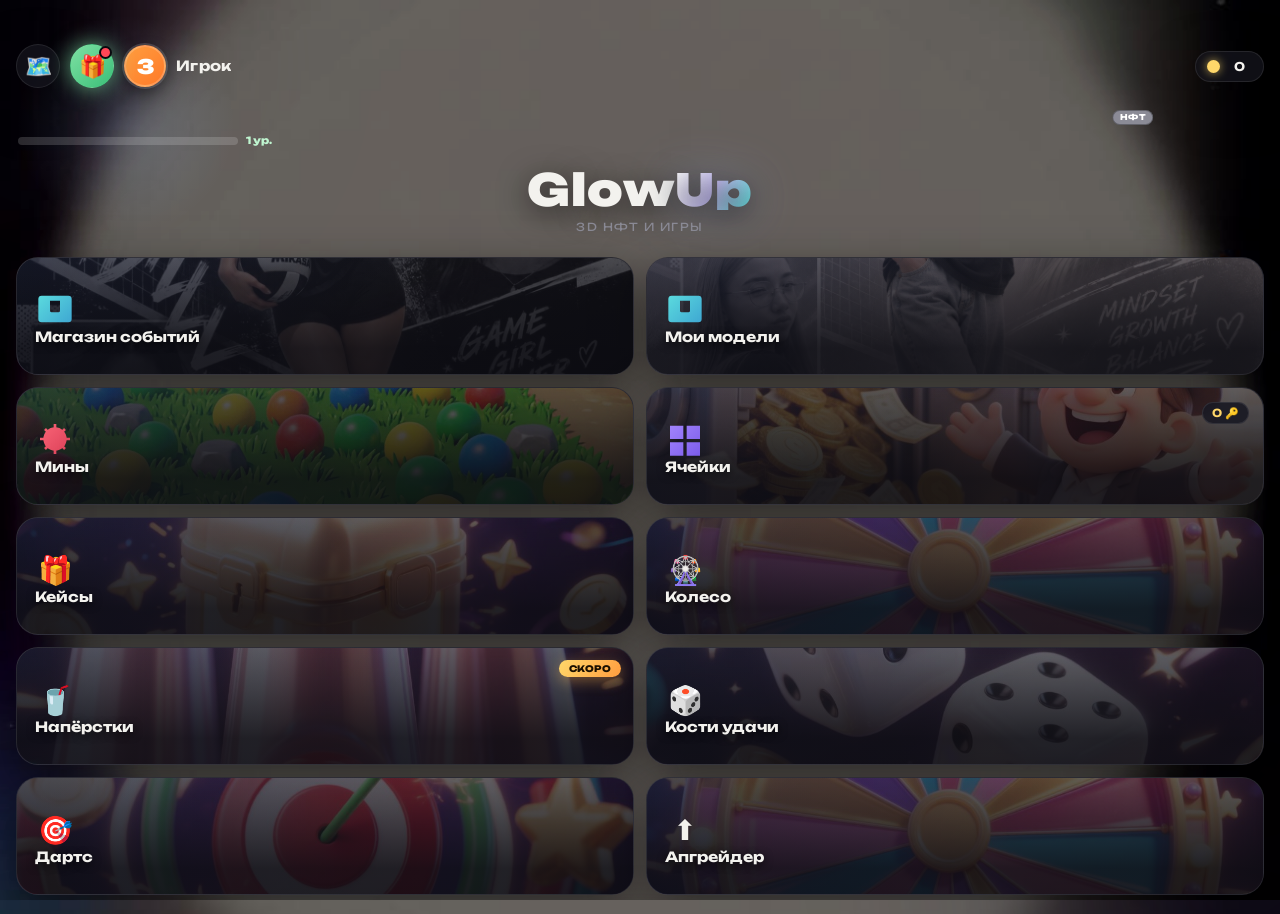
==== commit 0ed4eaa6: "Напёрстки и Sweaty помечены «Скоро», владельцам Sweaty возвращено 1000 звёзд" ====
--- a/index.html
+++ b/index.html
@@ -18,7 +18,7 @@
   }
 }
 </script>
-<link rel="stylesheet" href="style12.css?v=1" />
+<link rel="stylesheet" href="style14.css?v=1" />
 </head>
 <body>
 <div id="loadingScreen">
@@ -111,10 +111,11 @@
         <span class="card-ico card-emoji">🎡</span>
         <span class="card-title">Колесо</span>
       </button>
-      <button class="nav-card nav-cups" data-goto="cups" style="--bg:url('assets/фон_игры_напёрстки.jpg')">
+      <button class="nav-card nav-cups" data-soon="1" style="--bg:url('assets/фон_игры_напёрстки.jpg')">
         <span class="card-shade"></span>
         <span class="card-ico card-emoji">🥤</span>
         <span class="card-title">Напёрстки</span>
+        <span class="card-soon">Скоро</span>
       </button>
       <button class="nav-card nav-dice" data-goto="dice" style="--bg:url('assets/фон_игры_кости.jpg')">
         <span class="card-shade"></span>
@@ -131,11 +132,10 @@
         <span class="card-ico card-emoji">⬆️</span>
         <span class="card-title">Апгрейдер</span>
       </button>
-      <button class="nav-card nav-market" style="--bg:url('assets/фон_игры_рынок.jpg')">
+      <button class="nav-card nav-market" data-goto="market" style="--bg:url('assets/фон_игры_рынок.jpg')">
         <span class="card-shade"></span>
         <span class="card-ico ico-market"></span>
         <span class="card-title">Рынок</span>
-        <span class="card-soon">Скоро</span>
       </button>
     </nav>
 
@@ -169,6 +169,20 @@
     <div class="screen-body">
       <p class="cells-note">Все твои НФТ. Проигранная в апгрейдере НФТ уходит из коллекции, но остаётся в «Магазине событий».</p>
       <div class="card-grid" id="myNftGrid"></div>
+    </div>
+  </section>
+
+  <!-- ===================== РЫНОК ===================== -->
+  <section id="screen-market" class="screen">
+    <div class="screen-bg dim" style="background-image:url('assets/фон_игры_рынок.jpg')"></div>
+    <header class="subbar">
+      <button class="back-btn" data-go="menu">←</button>
+      <h2>Рынок</h2>
+      <button class="bal-btn small"><span class="bal-icon"></span><span class="bal-val" id="balValMarket">0</span></button>
+    </header>
+    <div class="screen-body">
+      <p class="cells-note">Здесь игроки продают свои НФТ. Выставь модель в профиле: «Продать на рынке». Покупка мгновенная.</p>
+      <div class="card-grid" id="marketGrid"></div>
     </div>
   </section>
 
@@ -400,6 +414,15 @@
         <span class="up-go-main">Улучшить</span>
         <span class="up-go-sub" id="upGoSub">шанс 48.0 %</span>
       </button>
+
+      <div class="up-extra-row" id="upExtraRow" style="display:none">
+        <div class="up-extra-head">
+          <span>+ звёзды с баланса к шансу</span>
+          <b id="upExtraVal">0 ⭐</b>
+        </div>
+        <input class="up-slider" id="upExtra" type="range" min="0" max="500" value="0" />
+        <p class="up-extra-hint">Каждая звезда чуть повышает шанс (до +40%). Звёзды списываются при прокруте.</p>
+      </div>
     </div>
 
     <div class="up-pick-modal" id="upBetModal">
@@ -624,6 +647,13 @@
       </div>
       <input id="adminAmount" class="code-input" type="number" inputmode="numeric" min="1" value="1000" />
       <div class="modal-actions"><button class="action-btn buy" id="adminGrantBtn">Выдать</button></div>
+      <div class="admin-global">
+        <p class="admin-hint" id="adminGlobalHint">Действия ниже применяются ко всем игрокам.</p>
+        <div class="modal-actions">
+          <button class="action-btn purple" id="adminAddAllBtn">Добавить баланс всем</button>
+          <button class="action-btn" id="adminResetAllBtn" style="background:#d94a4a;color:#fff">Обнулить балансы всем</button>
+        </div>
+      </div>
     </div>
     <button class="modal-close" id="adminClose">×</button>
   </div>
@@ -638,6 +668,6 @@
 <div class="orb orb-1"></div>
 <div class="orb orb-2"></div>
 
-<script src="app13.js?v=1"></script>
+<script src="app20.js?v=1"></script>
 </body>
 </html>
--- a/style14.css
+++ b/style14.css
@@ -0,0 +1,1009 @@
+﻿:root{
+  --bg:#0a0a0f;
+  --panel:rgba(22,22,30,.72);
+  --panel-solid:#16161e;
+  --line:rgba(255,255,255,.09);
+  --txt:#f3f2ee;
+  --muted:#8b8b96;
+  --acc:#e9e4da;
+  --gold:#ffd76a;
+  --cyan:#5fe3e0;
+  --violet:#a98bff;
+  --red:#ff6b7d;
+  --green:#7ee0a3;
+  --radius:22px;
+  --shadow:0 18px 50px rgba(0,0,0,.55);
+}
+*{box-sizing:border-box;margin:0;padding:0;-webkit-tap-highlight-color:transparent}
+html,body{height:100%}
+body{
+  font-family:"Unbounded",system-ui,sans-serif;
+  background:#070a10 url('assets/фон_меню_тёмный.jpg') center/cover no-repeat fixed;
+  color:var(--txt);
+  overflow:hidden;
+  overscroll-behavior:none;
+  line-height:1.35;
+}
+#app{position:relative;height:100%;width:100%}
+button{font-family:inherit}
+img{display:block}
+canvas{display:block}
+
+/* фоновые орбы */
+.orb{position:fixed;border-radius:50%;filter:blur(90px);opacity:.5;pointer-events:none;z-index:0}
+.orb-1{width:50vmax;height:50vmax;left:-20vmax;top:-20vmax;background:radial-gradient(circle,#2b2b45,transparent 70%)}
+.orb-2{width:50vmax;height:50vmax;right:-22vmax;bottom:-22vmax;background:radial-gradient(circle,#2a1f3d,transparent 70%)}
+
+/* ---------- ЭКРАНЫ ---------- */
+.screen{
+  position:absolute;inset:0;
+  display:flex;flex-direction:column;
+  padding:max(14px,env(safe-area-inset-top)) 16px calc(14px + env(safe-area-inset-bottom));
+  opacity:0;pointer-events:none;transform:translateY(14px);
+  transition:opacity .45s ease,transform .45s cubic-bezier(.2,.8,.2,1);
+  overflow:hidden;z-index:1;
+}
+.screen.active{opacity:1;pointer-events:auto;transform:none}
+.screen-body{flex:1;overflow-y:auto;margin-top:18px;padding-bottom:40px;
+  scrollbar-width:thin;scrollbar-color:rgba(255,255,255,.15) transparent}
+.bg{position:absolute;inset:0;background-size:cover;background-position:center;
+  opacity:0;transition:opacity .8s ease;z-index:0;pointer-events:none}
+.bg.show{opacity:.28}
+.bg-0{background:radial-gradient(120% 90% at 70% 10%,#1a1a2e 0%,#0a0a0f 55%)}
+
+/* ---------- ТОПБАР ---------- */
+.topbar{
+  display:flex;align-items:center;gap:10px;margin-bottom:8px;z-index:3;
+  animation:popIn .7s var(--d0) both;
+}
+.userchip{display:flex;align-items:center;gap:10px;flex:1;min-width:0}
+.user-avatar{
+  width:42px;height:42px;border-radius:50%;flex:none;
+  background:linear-gradient(135deg,#ff9d3f,#ff7a29);
+  display:flex;align-items:center;justify-content:center;
+  box-shadow:0 0 0 2px rgba(255,255,255,.15),0 6px 16px rgba(0,0,0,.4);
+  overflow:hidden;border:2px solid #fff3;
+}
+.user-avatar img{width:100%;height:100%;object-fit:cover;border-radius:50%}
+.user-avatar .ph{font-weight:900;color:#fff;font-size:20px}
+.user-meta{display:flex;flex-direction:column;line-height:1.1;min-width:0}
+.user-name{font-weight:700;font-size:14px;letter-spacing:.02em;white-space:nowrap;overflow:hidden;text-overflow:ellipsis}
+.user-handle{display:none}
+
+/* полоса уровня под иконками */
+.level-strip{display:flex;align-items:center;gap:8px;margin:8px 0 0;padding:0 2px;z-index:3;animation:riseIn .6s both}
+.level-bar{flex:1;max-width:220px;height:8px;border-radius:8px;background:rgba(255,255,255,.16);overflow:hidden}
+.level-fill{height:100%;width:0%;background:linear-gradient(90deg,#2fa85f,#5fe08a);border-radius:8px;transition:width .6s cubic-bezier(.2,.8,.2,1);box-shadow:0 0 10px rgba(95,224,138,.7)}
+.level-num{font-size:10px;font-weight:800;color:#bff5d0;white-space:nowrap}
+
+/* НФТ рядом с ником — полноценная 3D модель, круглая, без фона */
+.nft-chip{
+  position:relative;width:104px;height:104px;flex:none;cursor:pointer;
+  border-radius:0;overflow:visible;
+  background:transparent;border:none;
+  transition:transform .18s;
+}
+@keyframes nftFloat{0%,100%{transform:translateY(0)}50%{transform:translateY(-6px)}}
+.nft-chip:active{transform:scale(.93)}
+.nft-chip canvas{width:100%;height:100%}
+.nft-chip #nftCanvas{position:absolute;inset:0;width:100%;height:100%;background:transparent!important;animation:nftFloat 3.4s ease-in-out infinite}
+.nft-chip #nftCanvas>.view3d,.nft-chip #nftCanvas>div{width:100%;height:100%}
+.nft-chip-badge{
+  position:absolute;left:50%;transform:translateX(-50%);bottom:-7px;
+  font-size:8px;font-weight:800;color:#1a1000;
+  background:var(--gold);padding:1px 7px;border-radius:20px;letter-spacing:.02em;white-space:nowrap;
+  border:1px solid rgba(0,0,0,.3);
+}
+.nft-chip.empty::before{box-shadow:0 0 0 2px rgba(255,255,255,.12)}
+.nft-chip.empty .nft-chip-badge{background:var(--muted);color:#fff}
+
+.bal-btn{
+  display:flex;align-items:center;gap:6px;
+  background:var(--panel);border:1px solid var(--line);
+  color:var(--txt);padding:7px 11px;border-radius:18px;
+  font-family:inherit;font-weight:700;font-size:12px;cursor:pointer;
+  backdrop-filter:blur(12px);transition:transform .15s,box-shadow .3s;
+  box-shadow:var(--shadow);z-index:3;
+}
+.bal-btn:active{transform:scale(.95)}
+.bal-btn.small{padding:6px 9px;font-size:11px}
+.bal-btn.ghost{pointer-events:none}
+.bal-icon{width:13px;height:13px;background:var(--gold);border-radius:50%;
+  box-shadow:0 0 10px rgba(255,215,106,.7)}
+.bal-val{min-width:26px;text-align:center}
+
+/* ---------- HERO ---------- */
+.hero{position:relative;text-align:center;padding:22px 0 6px;z-index:2;animation:riseIn .8s .05s both}
+.hero-art{position:absolute;inset:-40px auto auto 50%;transform:translateX(-50%);width:320px;height:320px;pointer-events:none;
+  background-size:contain;background-position:center;background-repeat:no-repeat;opacity:.18;filter:blur(2px);z-index:0}
+.logo{position:relative;font-weight:900;font-size:44px;line-height:.92;letter-spacing:.02em;z-index:1;text-shadow:0 6px 30px rgba(0,0,0,.6)}
+.logo span{
+  display:inline-block;background:linear-gradient(120deg,#fff,#cfc8ff,#5fe3e0);
+  -webkit-background-clip:text;background-clip:text;color:transparent;
+  filter:drop-shadow(0 0 22px rgba(165,190,255,.35));
+}
+.tagline{position:relative;margin-top:10px;color:var(--muted);font-size:11px;letter-spacing:.14em;text-transform:uppercase;z-index:1}
+
+/* ---------- МЕНЮ ---------- */
+.menu-grid{
+  display:grid;grid-template-columns:1fr 1fr;gap:14px;
+  margin:22px 0;z-index:2;
+}
+.nav-card{
+  position:relative;border:none;cursor:pointer;text-align:left;overflow:hidden;
+  background:linear-gradient(160deg,rgba(30,30,42,.9),rgba(16,16,24,.92));
+  border:1px solid var(--line);border-radius:var(--radius);
+  padding:20px 18px 16px;color:var(--txt);
+  min-height:140px;transition:transform .18s ease,border-color .3s,box-shadow .3s;
+  box-shadow:var(--shadow);animation:cardIn .6s var(--d1) both;
+}
+/* картинка на втором плане */
+.nav-card::before{
+  content:"";position:absolute;inset:0;z-index:0;
+  background-image:var(--bg);
+  background-size:cover;background-position:center;
+  opacity:.38;transition:opacity .3s,transform .4s;
+}
+.nav-card:hover::before{opacity:.55;transform:scale(1.05)}
+.card-shade{position:absolute;inset:0;z-index:1;
+  background:linear-gradient(180deg,rgba(12,12,18,.15) 0%,rgba(12,12,18,.78) 78%),linear-gradient(120deg,rgba(30,40,70,.35),transparent 60%)}
+.nav-card:nth-child(2){animation-delay:calc(var(--d1) + .05s)}
+.nav-card:nth-child(3){animation-delay:calc(var(--d1) + .1s)}
+.nav-card:nth-child(4){animation-delay:calc(var(--d1) + .15s)}
+.nav-card:active{transform:translateY(-3px) scale(.98)}
+.nav-card:hover{border-color:rgba(255,255,255,.25);box-shadow:0 0 0 1px rgba(255,255,255,.1),var(--shadow)}
+.card-ico{position:relative;z-index:2;width:40px;height:40px;display:block;margin-bottom:auto;margin-top:auto}
+.card-title{position:relative;z-index:2;font-weight:700;font-size:14px;line-height:1.2;text-shadow:0 2px 8px rgba(0,0,0,.8)}
+.card-badge{
+  position:absolute;top:14px;right:14px;z-index:3;font-size:11px;font-weight:700;color:var(--gold);
+  background:rgba(25,25,35,.9);border:1px solid var(--line);padding:3px 9px;border-radius:20px;backdrop-filter:blur(6px);
+}
+.ico-shop{background:linear-gradient(135deg,#5fe3e0,#3a9fd0);mask:var(--shop);-webkit-mask:var(--shop)}
+.ico-cells{background:linear-gradient(135deg,#a98bff,#7657e8);mask:var(--cells);-webkit-mask:var(--cells)}
+.ico-market{background:linear-gradient(135deg,#ffd76a,#ff9d3f);mask:var(--market);-webkit-mask:var(--market)}
+.ico-coll{background:linear-gradient(135deg,#ff8fb1,#e8557d);mask:var(--coll);-webkit-mask:var(--coll)}
+
+.menu-foot{display:flex;gap:10px;justify-content:center;z-index:2;animation:riseIn .7s .25s both}
+.ghost-btn{
+  background:transparent;border:1px solid var(--line);color:var(--muted);
+  font-family:inherit;font-size:12px;font-weight:600;padding:11px 18px;border-radius:18px;cursor:pointer;
+  transition:all .2s;backdrop-filter:blur(8px);
+}
+.ghost-btn:active{transform:scale(.96)}
+.ghost-btn.wide{width:100%;margin-top:12px;color:var(--txt);border-color:rgba(255,255,255,.2)}
+.ghost-btn:hover{border-color:rgba(255,255,255,.3);color:var(--txt)}
+
+/* ---------- САББАР ---------- */
+.subbar{
+  display:flex;align-items:center;gap:12px;z-index:3;margin-bottom:6px;animation:popIn .5s both;
+}
+.subbar h2{font-size:16px;font-weight:700;flex:1;letter-spacing:.02em}
+.back-btn{
+  width:40px;height:40px;border-radius:14px;flex:none;border:1px solid var(--line);
+  background:var(--panel);color:var(--txt);font-size:20px;cursor:pointer;backdrop-filter:blur(10px);
+  transition:transform .15s;box-shadow:var(--shadow);
+}
+.back-btn:active{transform:scale(.9)}
+.keys-pill{
+  display:flex;align-items:center;gap:8px;font-weight:700;font-size:13px;color:var(--gold);
+  background:var(--panel);border:1px solid var(--line);padding:9px 12px;border-radius:20px;cursor:pointer;
+  transition:transform .15s;
+}
+.keys-pill:active{transform:scale(.94)}
+.keys-plus{color:var(--green);font-weight:900;font-size:16px}
+
+/* ---------- КАРТОЧКИ МАГАЗИНА ---------- */
+.card-grid{display:grid;grid-template-columns:1fr 1fr;gap:14px;animation:riseIn .5s both}
+.item-card{
+  position:relative;border-radius:var(--radius);overflow:hidden;
+  background:var(--panel-solid);border:1px solid var(--line);
+  box-shadow:var(--shadow);cursor:pointer;transition:transform .18s,border-color .3s;
+  animation:cardIn .5s both;
+}
+.item-card:active{transform:scale(.97)}
+.item-card:hover{border-color:rgba(255,255,255,.25)}
+.item-media{position:relative;aspect-ratio:1;background:#12121a;overflow:hidden}
+.item-media .poster{position:absolute;inset:0;width:100%;height:100%;object-fit:cover;transition:transform .5s ease;z-index:1}
+.item-card:hover .item-media .poster{transform:scale(1.06)}
+.item-media::after{content:"";position:absolute;inset:0;background:linear-gradient(180deg,transparent 40%,rgba(10,10,15,.9));z-index:2}
+.item-view3d{position:absolute;inset:0;display:flex;align-items:center;justify-content:center;z-index:1;opacity:0;transition:opacity .3s}
+.item-card.viewing .item-media .poster{opacity:0}
+.item-card.viewing .item-view3d{opacity:1}
+.item-view3d canvas,.item-view3d .view3d{width:100%;height:100%}
+.item-badge{position:absolute;top:10px;left:10px;z-index:3;font-size:10px;font-weight:700;
+  padding:4px 9px;border-radius:20px;backdrop-filter:blur(6px)}
+.item-badge.rarity-common{background:rgba(94,227,224,.9);color:#042}
+.item-badge.rarity-epic{background:rgba(169,139,255,.9);color:#201}
+.item-body{padding:12px;position:relative;z-index:3}
+.item-name{font-weight:700;font-size:13px}
+.item-price{display:flex;align-items:center;gap:6px;margin-top:8px;color:var(--gold);font-size:12px;font-weight:700}
+.item-price .ic{width:12px;height:12px;background:var(--gold);border-radius:50%}
+.item-actions{display:flex;gap:8px;margin-top:10px}
+.mini-buy{
+  flex:1;border:none;background:linear-gradient(120deg,#ffd76a,#ff9d3f);color:#201;
+  font-weight:700;font-size:11px;padding:9px;border-radius:12px;cursor:pointer;
+}
+.mini-3d{
+  border:1px solid var(--line);background:rgba(255,255,255,.08);color:var(--txt);
+  font-weight:700;font-size:11px;padding:9px 10px;border-radius:12px;cursor:pointer;
+}
+.mini-buy:active,.mini-3d:active{transform:scale(.95)}
+.item-status{position:absolute;bottom:10px;right:10px;z-index:3;font-size:10px;font-weight:700;
+  padding:4px 10px;border-radius:20px;color:#fff}
+.item-status.owned{background:linear-gradient(135deg,#7ee0a3,#3bbf78)}
+.item-status.sold{background:linear-gradient(135deg,#ff6b7d,#d63a52)}
+.item-status.for-sale{background:linear-gradient(135deg,#ffd76a,#ff9d3f)}
+
+/* ---------- ЯЧЕЙКИ ---------- */
+.cells-note{color:var(--muted);font-size:11px;margin:4px 2px 10px;line-height:1.5}
+.cells-rack{
+  display:grid;grid-template-columns:repeat(10,1fr);gap:6px;perspective:900px;
+  background:linear-gradient(180deg,rgba(28,28,40,.6),rgba(14,14,20,.6));
+  border:1px solid var(--line);border-radius:var(--radius);padding:9px;
+  box-shadow:inset 0 2px 30px rgba(0,0,0,.6),var(--shadow);
+}
+/* Банковские ячейки-сейфы */
+.cells-rack{
+  display:grid;grid-template-columns:repeat(10,1fr);gap:6px;perspective:1200px;
+  background:
+    radial-gradient(120% 100% at 50% 0%, rgba(70,80,110,.35), rgba(14,14,20,.7)),
+    linear-gradient(180deg,#23263a,#10101a);
+  border:1px solid rgba(160,180,220,.18);border-radius:var(--radius);padding:10px;
+  box-shadow:inset 0 4px 40px rgba(0,0,0,.7),0 18px 50px rgba(0,0,0,.55);
+}
+.cell{
+  aspect-ratio:1;display:flex;flex-direction:column;align-items:center;justify-content:center;
+  background:linear-gradient(160deg,#4a4f5e,#2b2e3a 55%,#20232e);
+  border:1px solid rgba(200,210,235,.22);border-radius:8px;cursor:pointer;
+  font-weight:900;font-size:11px;color:#e8e6f0;
+  position:relative;transition:transform .18s,box-shadow .35s,border-color .3s;
+  box-shadow:inset 0 2px 3px rgba(255,255,255,.15),inset 0 -5px 12px rgba(0,0,0,.5),0 4px 10px rgba(0,0,0,.45);
+  transform:rotateX(0deg);
+}
+.cell:hover:not(.opened){transform:translateY(-2px);border-color:rgba(255,220,120,.6);
+  box-shadow:inset 0 2px 3px rgba(255,255,255,.2),inset 0 -5px 12px rgba(0,0,0,.5),0 6px 16px rgba(0,0,0,.6),0 0 16px rgba(255,200,90,.35)}
+.cell:active:not(.opened){transform:scale(.95)}
+.cell .cell-inner{position:relative;z-index:2;display:flex;flex-direction:column;align-items:center;width:100%}
+.cell.pulse{animation:cellPulse 1s ease}
+.cell.opened{
+  background:linear-gradient(165deg,#2c333f,#191d26);
+  border-color:rgba(255,255,255,.12);cursor:default;
+  box-shadow:inset 0 0 0 1px rgba(255,255,255,.06),0 4px 10px rgba(0,0,0,.4);
+}
+.cell.opened .cell-num{opacity:.35}
+/* ручка-диск банковской дверцы */
+.safe-handle{
+  width:13px;height:13px;border-radius:50%;margin-bottom:5px;position:relative;
+  background:radial-gradient(circle at 35% 35%, #f0e7c8, #c9b57a 60%, #8a743a);
+  border:2px solid #b9a05f;box-shadow:inset 0 1px 2px rgba(255,255,255,.6),0 1px 3px rgba(0,0,0,.6);
+}
+.safe-handle::after{content:"";position:absolute;left:50%;top:50%;width:3px;height:3px;background:#5a4a22;border-radius:50%;transform:translate(-50%,-50%)}
+/* замок-ключевина */
+.safe-lock{
+  width:8px;height:8px;border-radius:1px;margin-bottom:3px;
+  background:linear-gradient(160deg,#fff6d8,#cbbb7e);box-shadow:inset 0 1px 2px rgba(255,255,255,.5),0 1px 2px rgba(0,0,0,.5);
+}
+.cell .lock{width:11px;height:11px;border:2px solid #d8cfae;border-radius:3px;position:relative;margin-bottom:3px;opacity:.75;
+  background:rgba(255,255,255,.05)}
+.cell .lock::before{content:"";position:absolute;top:-6px;left:2px;width:5px;height:6px;border:2px solid #d8cfae;border-bottom:none;border-radius:4px 4px 0 0}
+.cell .res{font-size:16px;line-height:1;margin-bottom:2px}
+.cell.reveal-glow{animation:cellGlow .9s ease}
+.cells-actions{margin-top:10px;display:grid;grid-template-columns:1fr 1fr;gap:8px}
+.cells-actions .solid-btn{padding:11px;font-size:13px;grid-column:1/-1}
+.cells-actions .ghost-btn{padding:10px;font-size:12px;grid-column:1/-1}
+.cell-timer-row{text-align:center;margin-bottom:8px}
+.solid-btn{
+  width:100%;border:none;cursor:pointer;font-family:inherit;font-weight:700;font-size:15px;
+  color:#101018;background:linear-gradient(120deg,#fff,#d8e6ff,#9fd0ff);
+  padding:16px;border-radius:20px;transition:transform .15s,box-shadow .2s;
+  box-shadow:0 10px 30px rgba(150,190,255,.25);
+}
+.solid-btn:active{transform:scale(.97)}
+.solid-btn:disabled{opacity:.4;box-shadow:none}
+.solid-btn.purple{color:#fff;background:linear-gradient(120deg,#a98bff,#7657e8);box-shadow:0 10px 30px rgba(120,90,255,.3)}
+
+/* ---------- РЫНОК / СПИСОК ---------- */
+.list{display:flex;flex-direction:column;gap:12px;animation:riseIn .5s both}
+.market-row{
+  display:flex;align-items:center;gap:14px;
+  background:var(--panel);border:1px solid var(--line);border-radius:18px;padding:10px;
+  box-shadow:var(--shadow);animation:cardIn .45s both;
+}
+.market-row .thumb{width:56px;height:56px;border-radius:14px;overflow:hidden;background:#15151d;flex:none}
+.market-row .thumb img{width:100%;height:100%;object-fit:cover}
+.market-row .mrow-meta{flex:1;min-width:0}
+.market-row .mrow-name{font-weight:700;font-size:13px}
+.market-row .mrow-seller{font-size:10px;color:var(--muted)}
+.market-row .mrow-price{display:flex;align-items:center;gap:5px;color:var(--gold);font-weight:700;font-size:14px;margin-top:4px}
+.market-row .mrow-price .ic{width:11px;height:11px;background:var(--gold);border-radius:50%}
+.mini-btn{
+  border:none;background:linear-gradient(120deg,#ffd76a,#ff9d3f);color:#201;
+  font-family:inherit;font-weight:700;font-size:12px;padding:10px 14px;border-radius:14px;cursor:pointer;flex:none;
+  transition:transform .15s;
+}
+.mini-btn:active{transform:scale(.94)}
+
+/* ---------- КОД / НАГРАДЫ ---------- */
+.reward-card{
+  background:var(--panel);border:1px solid var(--line);border-radius:var(--radius);
+  padding:20px;box-shadow:var(--shadow);animation:riseIn .5s both;
+}
+.reward-desc{font-size:13px;margin-bottom:8px}
+.reward-hint{font-size:12px;color:var(--muted);margin-bottom:16px}
+.reward-hint b{color:var(--gold)}
+.code-input{
+  width:100%;border:1px solid var(--line);background:rgba(0,0,0,.4);color:var(--txt);
+  font-family:inherit;font-size:20px;font-weight:700;letter-spacing:.4em;text-align:center;
+  padding:16px;border-radius:16px;margin-bottom:14px;outline:none;transition:border-color .3s;
+}
+.code-input:focus{border-color:rgba(255,215,106,.6)}
+
+/* ---------- КАК ИГРАТЬ ---------- */
+.howto-card{background:var(--panel);border:1px solid var(--line);border-radius:var(--radius);padding:20px;box-shadow:var(--shadow)}
+.howto-card h3{font-size:14px;margin:14px 0 6px;color:#cfc9ff}
+.howto-card h3:first-child{margin-top:0}
+.howto-card p{font-size:12px;color:var(--muted);line-height:1.6}
+
+/* ---------- МОДАЛКА НФТ ---------- */
+.modal{
+  position:fixed;inset:0;background:rgba(5,5,10,.75);backdrop-filter:blur(8px);
+  display:flex;align-items:flex-end;justify-content:center;z-index:50;
+  opacity:0;pointer-events:none;transition:opacity .35s;
+}
+.modal.open{opacity:1;pointer-events:auto}
+.modal-sheet{
+  width:100%;max-width:520px;background:linear-gradient(180deg,#1a1a26,#101018);
+  border:1px solid var(--line);border-top-left-radius:26px;border-top-right-radius:26px;
+  padding:18px 18px calc(24px + env(safe-area-inset-bottom));position:relative;
+  transform:translateY(40px);transition:transform .4s cubic-bezier(.2,.8,.2,1);
+  box-shadow:0 -20px 60px rgba(0,0,0,.6);max-height:92vh;overflow-y:auto;
+}
+.modal.open .modal-sheet{transform:none}
+.modal-close{
+  position:absolute;top:12px;right:12px;width:36px;height:36px;border-radius:12px;
+  border:1px solid var(--line);background:rgba(0,0,0,.5);color:var(--txt);font-size:20px;cursor:pointer;z-index:5;
+}
+.modal-media{aspect-ratio:1;border-radius:20px;overflow:hidden;background:#0c0c13;position:relative;margin-bottom:16px}
+.modal-media .poster{position:absolute;inset:0;width:100%;height:100%;object-fit:cover}
+.modal-info h3{font-size:20px;font-weight:900;margin-bottom:6px}
+.modal-info.center{text-align:center}
+.modal-price{color:var(--gold);font-weight:700;font-size:15px;margin-bottom:16px}
+.modal-actions{display:flex;flex-direction:column;gap:10px}
+
+/* кнопки в модалке */
+.action-btn{
+  width:100%;border:none;font-family:inherit;font-weight:700;font-size:15px;padding:15px;
+  border-radius:18px;cursor:pointer;transition:transform .15s;
+}
+.action-btn:active{transform:scale(.97)}
+.action-btn.buy{color:#101018;background:linear-gradient(120deg,#ffd76a,#ff9d3f);box-shadow:0 10px 28px rgba(255,180,80,.25)}
+.action-btn.green{color:#042;background:linear-gradient(120deg,#7ee0a3,#3bbf78)}
+.action-btn.purple{color:#fff;background:linear-gradient(120deg,#a98bff,#7657e8)}
+.action-btn.dark{background:rgba(255,255,255,.08);color:var(--txt);border:1px solid var(--line)}
+.action-btn:disabled{opacity:.4;cursor:not-allowed;box-shadow:none}
+
+/* ---------- ПРОСМОТР 3D (стенд) ---------- */
+.viewer-sheet{
+  width:100%;max-width:520px;height:100%;max-height:600px;
+  background:linear-gradient(180deg,#14141f,#0b0b12);position:relative;
+  display:flex;flex-direction:column;
+  border-left:1px solid var(--line);border-right:1px solid var(--line);
+}
+.viewer-stage{
+  flex:1;position:relative;overflow:hidden;min-height:0;
+  background:radial-gradient(120% 80% at 50% 0%,#23233a 0%,#0b0b12 70%);
+}
+/* подиум */
+.viewer-stage .podium{
+  position:absolute;left:50%;bottom:6%;transform:translateX(-50%);
+  width:70%;height:14%;border-radius:50%;
+  background:transparent;
+  box-shadow:0 -4px 30px rgba(165,190,255,.35),inset 0 2px 18px rgba(255,255,255,.12);
+  pointer-events:none;
+}
+.viewer-stage canvas{position:absolute;inset:0;width:100%;height:100%}
+.viewer-loading{
+  position:absolute;inset:0;display:flex;align-items:center;justify-content:center;
+  color:var(--muted);font-size:13px;text-align:center;padding:20px;z-index:2;
+}
+.viewer-loading .spin{width:36px;height:36px;border:3px solid rgba(255,255,255,.15);border-top-color:var(--cyan);border-radius:50%;animation:spin 1s linear infinite;margin-bottom:12px}
+.viewer-info{padding:14px 18px 20px;text-align:center;background:#0d0d15;border-top:1px solid var(--line)}
+.viewer-info h3{font-size:16px;font-weight:800;margin-bottom:4px}
+.viewer-tip{font-size:11px;color:var(--muted)}
+#viewerModal .modal-close{background:rgba(0,0,0,.5)}
+
+/* ---------- МАГАЗИН КЛЮЧЕЙ ---------- */
+.key-hero{font-size:44px;margin:8px 0 4px}
+.key-pack-row{display:grid;grid-template-columns:1fr 1fr 1fr;gap:10px;margin-top:16px}
+.key-pack{
+  border:1px solid var(--line);background:linear-gradient(165deg,#26263a,#171720);
+  border-radius:16px;padding:14px 6px;cursor:pointer;color:var(--txt);
+  display:flex;flex-direction:column;align-items:center;gap:4px;transition:transform .15s,border-color .3s;
+}
+.key-pack:hover{border-color:rgba(255,215,106,.5)}
+.key-pack:active{transform:scale(.94)}
+.key-pack b{font-size:20px;font-weight:900}
+.key-pack span{font-size:11px;color:var(--gold);font-weight:700}
+
+/* ---------- АНИМАЦИЯ ПРИЗА ---------- */
+#prizeModal{background:rgba(5,5,12,.85);backdrop-filter:blur(6px);z-index:60}
+.prize-stage{
+  position:absolute;inset:0;display:flex;flex-direction:column;align-items:center;justify-content:center;
+}
+.prize-burst{
+  position:absolute;width:130px;height:130px;border-radius:50%;
+  background:radial-gradient(circle,rgba(165,190,255,.4),transparent 70%);
+  animation:burstPulse 1.2s ease-out infinite;pointer-events:none;
+}
+.prize-item{
+  position:relative;background:rgba(0,0,0,.4);border:1px solid var(--line);
+  width:110px;height:110px;border-radius:26px;display:flex;align-items:center;justify-content:center;
+  font-size:56px;animation:prizeIn .5s cubic-bezier(.2,.8,.2,1) both;
+  box-shadow:0 0 60px rgba(165,190,255,.35);
+}
+.prize-text{
+  position:relative;margin-top:22px;font-weight:900;font-size:26px;letter-spacing:.02em;
+  color:#fff;text-shadow:0 4px 30px rgba(165,190,255,.6);
+  animation:prizeIn .5s .12s both;
+}
+.prize-continue{
+  position:absolute;bottom:calc(30px + env(safe-area-inset-bottom));left:50%;transform:translateX(-50%);
+  border:none;cursor:pointer;font-family:inherit;font-weight:800;font-size:16px;
+  color:#101018;background:linear-gradient(120deg,#fff,#ffd76a,#ff9d3f);
+  padding:16px 54px;border-radius:20px;box-shadow:0 14px 40px rgba(255,180,80,.35);
+  animation:prizeIn .5s .25s both;
+}
+.prize-continue:active{transform:translateX(-50%) scale(.96)}
+
+/* ---------- ТОСТЫ ---------- */
+#toasts{position:fixed;top:calc(20px + env(safe-area-inset-top));left:50%;transform:translateX(-50%);
+  display:flex;flex-direction:column;gap:8px;z-index:100;align-items:center;pointer-events:none}
+.toast{
+  background:rgba(20,20,30,.92);border:1px solid var(--line);color:var(--txt);
+  padding:11px 18px;border-radius:16px;font-size:13px;font-weight:600;max-width:90vw;text-align:center;
+  box-shadow:var(--shadow);animation:toastIn .35s cubic-bezier(.2,.8,.2,1) both;
+}
+.toast.out{animation:toastOut .3s forwards}
+.toast.gold{border-color:rgba(255,215,106,.5);box-shadow:0 0 24px rgba(255,215,106,.25)}
+
+/* ---------- АНИМАЦИИ ---------- */
+@keyframes popIn{from{opacity:0;transform:translateY(-8px) scale(.98)}to{opacity:1;transform:none}}
+@keyframes riseIn{from{opacity:0;transform:translateY(18px)}to{opacity:1;transform:none}}
+@keyframes cardIn{from{opacity:0;transform:translateY(22px) scale(.96)}to{opacity:1;transform:none}}
+@keyframes toastIn{from{opacity:0;transform:translateY(-14px)}to{opacity:1;transform:none}}
+@keyframes toastOut{to{opacity:0;transform:translateY(-14px)}}
+@keyframes cellGlow{0%{box-shadow:0 0 0 0 rgba(160,190,255,.7)}50%{box-shadow:0 0 40px 12px rgba(160,190,255,.5)}100%{box-shadow:none}}
+@keyframes cellPulse{0%{transform:scale(1)}50%{transform:scale(1.06)}100%{transform:scale(1)}}
+@keyframes spin{to{transform:rotate(360deg)}}
+@keyframes burstPulse{0%{transform:scale(.6);opacity:.9}100%{transform:scale(1.4);opacity:0}}
+@keyframes prizeIn{from{opacity:0;transform:translateY(26px) scale(.7)}to{opacity:1;transform:none}}
+
+.ambient-orb{
+  position:absolute;width:220px;height:220px;border-radius:50%;pointer-events:none;z-index:0;
+  background:radial-gradient(circle,rgba(160,190,255,.16),transparent 70%);
+  transition:transform .6s ease,opacity .6s ease;
+}
+
+/* ---------- ЭКРАННЫЙ ФОН ---------- */
+.screen-bg{position:absolute;inset:0;background-size:cover;background-position:center;opacity:.9;z-index:0;pointer-events:none}
+.screen-bg.dim{opacity:.14}
+#screen-mines .screen-bg{opacity:.22}
+
+/* ---------- ИКОНКИ: МИНЫ, СКОРО ---------- */
+.ico-mines{background:linear-gradient(135deg,#ff6b7d,#d63a52);mask:var(--mines);-webkit-mask:var(--mines)}
+.ico-soon{background:linear-gradient(135deg,#8b8b96,#5a5a66);mask:var(--soon);-webkit-mask:var(--soon)}
+.nav-placeholder{opacity:.7;cursor:default}
+.card-soon{
+  position:absolute;top:12px;right:12px;z-index:3;
+  font-size:9px;font-weight:800;color:#1a1000;
+  background:linear-gradient(120deg,#ffd76a,#ff9d3f);
+  padding:3px 10px;border-radius:20px;text-transform:uppercase;letter-spacing:.03em;
+  box-shadow:0 4px 14px rgba(255,180,80,.4);
+}
+
+/* ---------- МИНЫ ---------- */
+.mines-controls{display:flex;flex-direction:column;gap:10px;margin-bottom:12px;animation:riseIn .5s both}
+.mines-row{display:flex;align-items:center;gap:12px}
+.mines-row label{font-size:13px;font-weight:700;color:var(--muted);flex:none;width:70px}
+.mines-row .code-input{font-size:16px;letter-spacing:.05em;margin-bottom:0;flex:1;padding:12px}
+.mine-count{display:flex;gap:8px;flex:1}
+.mine-count-btn{
+  flex:1;border:1px solid var(--line);background:var(--panel);color:var(--muted);
+  font-family:inherit;font-weight:800;font-size:16px;padding:10px;border-radius:16px;cursor:pointer;transition:all .2s;
+}
+.mine-count-btn.active{color:#101018;background:linear-gradient(120deg,#ffd76a,#ff9d3f);border-color:transparent;box-shadow:0 8px 24px rgba(255,180,80,.3)}
+.mine-count-btn:active{transform:scale(.95)}
+.mines-board{animation:riseIn .6s both}
+.mines-grid{display:grid;grid-template-columns:repeat(5,1fr);gap:7px;perspective:800px;margin-bottom:12px}
+.mine-cell{
+  aspect-ratio:1;border-radius:13px;cursor:pointer;border:1px solid var(--line);
+  background:linear-gradient(165deg,#26263a,#171720);color:var(--txt);
+  font-size:20px;display:flex;align-items:center;justify-content:center;
+  transition:transform .15s,border-color .3s;box-shadow:inset 0 -5px 12px rgba(0,0,0,.4);
+}
+.mine-cell:hover{border-color:rgba(255,255,255,.3)}
+.mine-cell:active{transform:scale(.94)}
+.mine-cell.revealed{cursor:default}
+.mine-cell.mine{background:linear-gradient(165deg,#3a1a20,#271014);border-color:rgba(255,107,125,.4)}
+.mine-cell.safe{background:linear-gradient(165deg,#143a28,#0e241a);border-color:rgba(126,224,163,.4)}
+.mines-footer{display:flex;flex-direction:column;gap:8px}
+.mines-mult{text-align:center;font-size:13px;color:var(--muted)}
+.mines-mult b{color:var(--gold);font-size:17px}
+.mines-footer .solid-btn{padding:12px;font-size:14px}
+.mines-row + .solid-btn{padding:12px;font-size:14px}
+
+/* ---------- ТАЙМЕР ЯЧЕЕК ---------- */
+.cell-timer-row{text-align:center;margin-bottom:12px}
+.cell-timer{
+  display:inline-block;font-size:13px;font-weight:700;color:var(--cyan);
+  background:rgba(10,10,18,.6);border:1px solid var(--line);
+  padding:8px 16px;border-radius:20px;backdrop-filter:blur(6px);
+}
+
+/* карточка: режим просмотра 3D и кнопка обратно */
+.item-card.viewing .poster-holder{display:none}
+.item-view3d{position:absolute;inset:0;display:flex;align-items:center;justify-content:center;z-index:2;opacity:0;transition:opacity .3s}
+.item-card.viewing .item-view3d{opacity:1}
+.item-view3d canvas,.item-view3d .view3d{width:100%;height:100%}
+.card-3d-back{
+  position:absolute;bottom:10px;left:50%;transform:translateX(-50%);z-index:5;
+  border:none;background:rgba(10,10,18,.85);color:var(--txt);
+  font-family:inherit;font-weight:700;font-size:11px;padding:8px 18px;border-radius:14px;cursor:pointer;
+  border:1px solid var(--line);backdrop-filter:blur(6px);
+}
+.card-3d-back:active{transform:translateX(-50%) scale(.95)}
+.viewer-stage{background:radial-gradient(120% 80% at 50% 0%,#eef3ff 0%,#cfddfc 55%,#8faeff 100%)}
+.viewer-loading{color:#334;}
+.podium{background:transparent;box-shadow:0 -4px 30px rgba(60,90,200,.35)}
+
+/* маски иконок */
+@supports ((-webkit-mask:radial-gradient(#000,#000)) or (mask:radial-gradient(#000,#000))){
+  :root{
+    --shop:url('data:image/svg+xml;utf8,<svg xmlns="http://www.w3.org/2000/svg" viewBox="0 0 24 24" fill="black"><path d="M4 4h16a2 2 0 0 1 2 2v12a2 2 0 0 1-2 2H4a2 2 0 0 1-2-2V6a2 2 0 0 1 2-2zm5 3v6a1 1 0 0 0 1 1h4a1 1 0 0 0 1-1V7h-6z"/></svg>');
+    --cells:url('data:image/svg+xml;utf8,<svg xmlns="http://www.w3.org/2000/svg" viewBox="0 0 24 24" fill="black"><path d="M3 4h8v8H3V4zm10 0h8v8h-8V4zM3 14h8v8H3v-8zm10 0h8v8h-8v-8z"/></svg>');
+    --market:url('data:image/svg+xml;utf8,<svg xmlns="http://www.w3.org/2000/svg" viewBox="0 0 24 24" fill="black"><path d="M7 7V6a5 5 0 0 1 10 0v1h2a2 2 0 0 1 2 2v10a2 2 0 0 1-2 2H5a2 2 0 0 1-2-2V9a2 2 0 0 1 2-2h2zm2 0h6V6a3 3 0 0 0-6 0v1z"/></svg>');
+    --coll:url('data:image/svg+xml;utf8,<svg xmlns="http://www.w3.org/2000/svg" viewBox="0 0 24 24" fill="black"><path d="M12 2l2.4 4.9 5.4.8-3.9 3.8.9 5.4L12 14.8 7.2 16.9l.9-5.4L4.2 7.7l5.4-.8L12 2z"/></svg>');
+    --mines:url('data:image/svg+xml;utf8,<svg xmlns="http://www.w3.org/2000/svg" viewBox="0 0 24 24" fill="black"><circle cx="12" cy="12" r="7" fill="black"/><path d="M12 3v3M12 18v3M3 12h3M18 12h3M6 6l2 2M16 16l2 2M18 6l-2 2M8 16l-2 2" stroke="black" stroke-width="1.6" fill="none"/></svg>');
+    --soon:url('data:image/svg+xml;utf8,<svg xmlns="http://www.w3.org/2000/svg" viewBox="0 0 24 24" fill="black"><circle cx="12" cy="12" r="10" fill="none" stroke="black" stroke-width="2"/><path d="M12 6v6l4 2"/></svg>');
+  }
+}
+
+/* ================= НОВЫЕ ИГРЫ И ПОДАРОК ================= */
+
+/* меню с 7 карточками — прокручиваемое, компактнее */
+#screen-menu{overflow-y:auto;scrollbar-width:none}
+#screen-menu::-webkit-scrollbar{display:none}
+.menu-grid{margin:16px 0;gap:12px}
+.nav-card{min-height:118px}
+
+/* Подарок: круглая кнопка в левом углу меню */
+.gift-fab{
+  position:relative;flex:none;z-index:6;
+  width:44px;height:44px;border-radius:50%;border:1px solid var(--line);
+  background:var(--panel);display:flex;align-items:center;justify-content:center;
+  font-size:22px;cursor:pointer;backdrop-filter:blur(10px);box-shadow:var(--shadow);
+  transition:transform .15s,box-shadow .3s,background .3s;
+}
+.gift-fab:active{transform:scale(.92)}
+.gift-fab-ico{line-height:1}
+.gift-fab-dot{display:none}
+.gift-fab.ready{
+  background:linear-gradient(135deg,#7ee0a3,#3bbf78);border-color:transparent;
+  box-shadow:0 0 22px rgba(126,224,163,.75);animation:giftPulse 1.6s ease-in-out infinite;
+}
+.gift-fab.ready .gift-fab-dot{
+  display:block;position:absolute;top:1px;right:1px;width:13px;height:13px;border-radius:50%;
+  background:#ff4757;border:2px solid #0a0a0f;
+}
+@keyframes giftPulse{0%,100%{transform:scale(1)}50%{transform:scale(1.08)}}
+
+/* emoji-иконки на карточках меню */
+.card-emoji{
+  display:flex;align-items:center;justify-content:center;font-size:28px;
+  background:none!important;-webkit-mask:none!important;mask:none!important;
+}
+/* градиентные фоны новых карточек */
+.nav-cases{--bg:linear-gradient(150deg,#ff9d3f,#ff5f6d)}
+.nav-wheel{--bg:linear-gradient(150deg,#5fe3e0,#7657e8)}
+.nav-cups{--bg:linear-gradient(150deg,#7ee0a3,#2b9fd0)}
+.nav-market{grid-column:1/-1;min-height:96px}
+
+/* ---------- ПОДАРОК (экран) ---------- */
+.gift-body{display:flex;flex-direction:column;align-items:center;text-align:center;padding-top:10px}
+.gift-hero{font-size:88px;filter:drop-shadow(0 8px 30px rgba(126,224,163,.45));animation:giftFloat 2.6s ease-in-out infinite}
+@keyframes giftFloat{0%,100%{transform:translateY(0)}50%{transform:translateY(-10px)}}
+.gift-title{font-size:19px;font-weight:900;margin:14px 0 8px}
+.gift-desc{font-size:12px;color:var(--muted);line-height:1.6;max-width:340px}
+.gift-keys{font-size:30px;letter-spacing:6px;margin:22px 0}
+.gift-timer{font-size:12px;color:var(--cyan);margin-top:14px;min-height:18px;font-weight:700}
+#giftClaimBtn{max-width:340px;margin-top:6px}
+#giftClaimBtn:disabled{opacity:.35}
+
+/* ---------- КЕЙСЫ ---------- */
+.case-grid{display:grid;grid-template-columns:1fr;gap:14px;animation:riseIn .5s both}
+.case-card{
+  position:relative;border-radius:var(--radius);overflow:hidden;cursor:pointer;
+  border:1px solid var(--line);box-shadow:var(--shadow);
+  display:flex;align-items:center;gap:14px;padding:16px;text-align:left;color:var(--txt);
+  background:linear-gradient(160deg,rgba(30,30,42,.95),rgba(16,16,24,.95));
+  transition:transform .16s,border-color .3s;
+}
+.case-card:active{transform:scale(.98)}
+.case-card::before{content:"";position:absolute;inset:0;opacity:.16;background:var(--accent);z-index:0;pointer-events:none}
+.case-card>*{position:relative;z-index:1}
+.case-thumb{
+  width:84px;height:84px;border-radius:18px;flex:none;display:flex;align-items:center;justify-content:center;
+  font-size:36px;background:rgba(0,0,0,.35);border:1px solid rgba(255,255,255,.15);overflow:hidden;
+}
+.case-thumb img{width:100%;height:100%;object-fit:cover;display:block}
+.case-meta{flex:1;min-width:0}
+.case-name{font-weight:800;font-size:16px}
+.case-sub{font-size:11px;color:var(--muted);margin-top:3px}
+.case-price{display:flex;align-items:center;gap:6px;color:var(--gold);font-weight:800;font-size:15px;margin-top:8px}
+.case-price .ic{width:12px;height:12px;background:var(--gold);border-radius:50%}
+.case-open{
+  flex:none;border:none;border-radius:14px;padding:12px 16px;font-family:inherit;
+  font-weight:800;font-size:13px;cursor:pointer;color:#101018;background:linear-gradient(120deg,#fff,#ffd76a,#ff9d3f);
+}
+.case-open:active{transform:scale(.95)}
+
+/* Оверлей прокрутки кейса */
+#caseModal{background:rgba(5,5,12,.9);backdrop-filter:blur(8px);z-index:65;align-items:center}
+.case-stage{position:absolute;inset:0;display:flex;flex-direction:column;align-items:center;justify-content:center;gap:22px}
+.case-reel-wrap{
+  position:relative;width:calc(100% - 32px);max-width:440px;height:110px;overflow:hidden;
+  border-radius:18px;border:1px solid var(--line);
+  background:linear-gradient(180deg,rgba(25,25,40,.9),rgba(10,10,18,.95));
+  box-shadow:inset 0 0 40px rgba(0,0,0,.7);
+}
+.case-reel{display:flex;gap:10px;padding:9px;will-change:transform;transition:transform 4.2s cubic-bezier(.12,.86,.16,1)}
+.case-tile{
+  flex:none;width:92px;height:92px;border-radius:14px;display:flex;flex-direction:column;
+  align-items:center;justify-content:center;gap:2px;
+  background:linear-gradient(160deg,#2a2a3d,#171722);border:1px solid rgba(255,255,255,.1);
+  font-size:14px;font-weight:800;color:var(--txt);
+}
+.case-tile .ct-ico{font-size:26px;line-height:1}
+.case-tile.key{border-color:rgba(255,215,106,.5)}
+.case-tile.win{background:linear-gradient(160deg,#3b4f36,#1f3a26);border-color:var(--green);box-shadow:0 0 24px rgba(126,224,163,.5)}
+.case-pointer{
+  position:absolute;top:0;bottom:0;left:50%;width:2px;transform:translateX(-50%);
+  background:linear-gradient(180deg,transparent,var(--gold),transparent);z-index:4;
+  box-shadow:0 0 14px rgba(255,215,106,.9);
+}
+.case-result{font-weight:900;font-size:24px;color:#fff;text-shadow:0 4px 24px rgba(0,0,0,.7);min-height:32px;text-align:center;padding:0 16px}
+
+/* ---------- КОЛЕСО ---------- */
+.wheel-stage{position:relative;width:min(78vw,300px);height:min(78vw,300px);margin:6px auto 0;display:flex;align-items:center;justify-content:center}
+.wheel{
+  width:100%;height:100%;border-radius:50%;position:relative;
+  border:6px solid rgba(255,255,255,.12);
+  box-shadow:0 0 40px rgba(0,0,0,.6),inset 0 0 30px rgba(0,0,0,.5);
+  transition:transform 4s cubic-bezier(.15,.9,.15,1);
+}
+.wheel-hub{
+  position:absolute;left:50%;top:50%;transform:translate(-50%,-50%);
+  width:26%;height:26%;border-radius:50%;display:flex;align-items:center;justify-content:center;
+  background:radial-gradient(circle at 35% 30%,#fff,#e9e4da);color:#101018;font-size:26px;
+  box-shadow:0 4px 16px rgba(0,0,0,.5);z-index:3;
+}
+.wheel-pointer{
+  position:absolute;top:-8px;left:50%;transform:translateX(-50%);z-index:5;
+  width:0;height:0;border-left:12px solid transparent;border-right:12px solid transparent;
+  border-top:22px solid var(--gold);filter:drop-shadow(0 2px 6px rgba(0,0,0,.6));
+}
+
+/* ---------- НАПЁРСТКИ ---------- */
+.cups-stage{display:flex;justify-content:center;padding:8px 0 18px}
+.cups-row{position:relative;width:100%;max-width:330px;height:132px}
+.cup{
+  position:absolute;top:0;width:31%;height:100%;left:0;border:none;background:transparent;
+  cursor:pointer;transition:left .16s cubic-bezier(.4,.1,.3,1);padding:0;
+}
+.cup .cup-ico{
+  position:relative;z-index:2;display:block;font-size:64px;line-height:1;
+  transition:transform .18s;filter:drop-shadow(0 6px 14px rgba(0,0,0,.5));
+}
+.cup .cup-ball{
+  position:absolute;left:50%;bottom:2px;transform:translateX(-50%) translateY(24px);
+  font-size:28px;opacity:0;transition:.18s;z-index:1;
+}
+.cup.peek .cup-ico,.cup.reveal .cup-ico{transform:translateY(-46px)}
+.cup.peek .cup-ball,.cup.reveal .cup-ball{opacity:1;transform:translateX(-50%) translateY(0)}
+.cup.hit .cup-ico{filter:drop-shadow(0 0 18px rgba(126,224,163,.95))}
+.cup:disabled{cursor:default}
+
+/* ---------- ФОНЫ ПРОСМОТРА 3D (свой у каждой модели) ---------- */
+.viewer-stage.bg1{background:#ffffff url("data:image/svg+xml;utf8,<svg xmlns='http://www.w3.org/2000/svg' width='44' height='44'><path d='M22 8l3.2 7.3 8 .7-6.1 5.2 1.9 8-7-4.5-7 4.5 1.9-8-6.1-5.2 8-.7z' fill='rgba(0,0,0,0.10)'/></svg>") repeat;background-size:44px 44px}
+.viewer-stage.bg2{background:#fde7ef url("data:image/svg+xml;utf8,<svg xmlns='http://www.w3.org/2000/svg' width='44' height='44'><path d='M22 32s-11-6.5-11-13.5a5.8 5.8 0 0 1 11-2.6 5.8 5.8 0 0 1 11 2.6C33 25.5 22 32 22 32z' fill='rgba(255,110,165,0.22)'/></svg>") repeat;background-size:44px 44px}
+.viewer-stage.bg3{background:#0f1b34 url("data:image/svg+xml;utf8,<svg xmlns='http://www.w3.org/2000/svg' width='54' height='54'><path d='M27 6l4 16 16 4-16 4-4 16-4-16-16-4 16-4z' fill='rgba(255,215,106,0.20)'/></svg>") repeat;background-size:54px 54px}
+.viewer-stage.bg4{background:#eaf7d9 url("data:image/svg+xml;utf8,<svg xmlns='http://www.w3.org/2000/svg' width='48' height='48'><g fill='rgba(80,160,55,0.16)'><circle cx='20' cy='18' r='6'/><circle cx='28' cy='18' r='6'/><circle cx='20' cy='26' r='6'/><circle cx='28' cy='26' r='6'/></g></svg>") repeat;background-size:48px 48px}
+
+/* ---------- КОСТИ ---------- */
+.dice-stage{display:flex;justify-content:center;gap:18px;padding:14px 0 16px}
+.die{
+  width:74px;height:74px;border-radius:16px;padding:9px;box-sizing:border-box;
+  display:grid;grid-template-columns:repeat(3,1fr);grid-template-rows:repeat(3,1fr);gap:5px;
+  background:linear-gradient(160deg,#ffffff,#d9dce6);border:1px solid rgba(255,255,255,.6);
+  box-shadow:0 10px 26px rgba(0,0,0,.45),inset 0 -6px 12px rgba(0,0,0,.12);
+}
+.die.rolling{animation:dieRoll .45s linear infinite}
+@keyframes dieRoll{0%{transform:rotate(0deg) scale(1.06)}50%{transform:rotate(180deg) scale(1.12)}100%{transform:rotate(360deg) scale(1.06)}}
+.pip{width:100%;height:100%;border-radius:50%;background:#1a1a2e}
+.pip.off{background:transparent}
+.dice-choices{display:grid;grid-template-columns:1fr 1fr 1fr;gap:8px;margin-top:4px}
+.dice-choice{
+  border:1px solid var(--line);background:var(--panel);color:var(--muted);
+  font-family:inherit;font-weight:800;font-size:12px;padding:12px 6px;border-radius:16px;cursor:pointer;
+  display:flex;flex-direction:column;align-items:center;gap:3px;transition:all .18s;
+}
+.dice-choice b{color:var(--gold);font-size:13px}
+.dice-choice.active{color:#101018;background:linear-gradient(120deg,#ffd76a,#ff9d3f);border-color:transparent;box-shadow:0 8px 24px rgba(255,180,80,.3)}
+.dice-choice.active b{color:#3a2400}
+.dice-choice:active{transform:scale(.95)}
+
+/* ---------- ДАРТС ---------- */
+.darts-stage{
+  position:relative;width:min(80vw,310px);height:min(80vw,310px);margin:8px auto 4px;border-radius:50%;
+  background:radial-gradient(circle at 50% 50%,
+      #e24b4b 0 11%, #f4f4f6 11% 22%, #e24b4b 22% 33%, #2fa36b 33% 44%,
+      #f4f4f6 44% 55%, #2b2b45 55% 100%);
+  border:6px solid #1a1a26;
+  box-shadow:0 16px 40px rgba(0,0,0,.55),inset 0 0 30px rgba(0,0,0,.5);
+}
+.darts-stage::after{content:"";position:absolute;inset:2%;border-radius:50%;border:1px dashed rgba(255,255,255,.12);pointer-events:none}
+.dart{
+  position:absolute;left:50%;top:92%;transform:translate(-50%,-50%);
+  font-size:26px;z-index:3;
+  transition:left .7s cubic-bezier(.2,.8,.2,1),top .7s cubic-bezier(.2,.8,.2,1);
+  filter:drop-shadow(0 3px 6px rgba(0,0,0,.6));
+}
+
+/* ---------- ЭКРАН ЗАГРУЗКИ ---------- */
+#loadingScreen{
+  position:fixed;inset:0;z-index:500;display:flex;align-items:center;justify-content:center;
+  background:radial-gradient(120% 90% at 70% 10%,#1a1a2e 0%,#0a0a0f 55%);
+  transition:opacity .5s ease,visibility .5s ease;
+}
+#loadingScreen.hidden{opacity:0;visibility:hidden;pointer-events:none}
+.load-inner{display:flex;flex-direction:column;align-items:center;gap:18px}
+.load-logo{font-weight:900;font-size:44px;letter-spacing:.02em;line-height:.92}
+.load-logo span{background:linear-gradient(120deg,#fff,#cfc8ff,#5fe3e0);-webkit-background-clip:text;background-clip:text;color:transparent;filter:drop-shadow(0 0 22px rgba(165,190,255,.35))}
+.load-spinner{width:46px;height:46px;border-radius:50%;border:4px solid rgba(255,255,255,.12);border-top-color:var(--cyan);border-right-color:var(--violet);animation:spin 1s linear infinite}
+.load-tip{font-size:12px;color:var(--muted);letter-spacing:.14em;text-transform:uppercase;animation:loadPulse 1.6s ease-in-out infinite}
+@keyframes loadPulse{0%,100%{opacity:.5}50%{opacity:1}}
+
+/* загрузка 3D — вертикально: спиннер над текстом */
+.viewer-loading{flex-direction:column;gap:10px}
+
+/* ---------- ПОДПИСИ СЕКТОРОВ КОЛЕСА ---------- */
+.wheel-label{position:absolute;left:0;top:0;width:100%;height:100%;transform-origin:50% 50%;pointer-events:none;z-index:2}
+.wheel-label span{
+  position:absolute;left:50%;top:9%;transform:translateX(-50%);
+  font-size:11px;font-weight:900;color:#fff;letter-spacing:.02em;white-space:nowrap;
+  text-shadow:0 1px 3px rgba(0,0,0,.9),0 0 6px rgba(0,0,0,.5);
+}
+
+/* ---------- ВЫШЕ-НИЖЕ (карты) ---------- */
+.hilo-stage{display:flex;align-items:center;justify-content:center;gap:14px;padding:14px 0 16px}
+.card{
+  width:88px;height:124px;border-radius:14px;position:relative;
+  background:linear-gradient(160deg,#ffffff,#e8e8f0);color:#1a1a2e;
+  box-shadow:0 12px 30px rgba(0,0,0,.5);border:1px solid rgba(255,255,255,.6);
+  display:flex;align-items:center;justify-content:center;font-weight:900;
+}
+.card .c-rank{position:absolute;top:6px;left:8px;font-size:16px}
+.card .c-suit{font-size:40px;line-height:1}
+.card.red{color:#e23b4e}
+.card.back{background:linear-gradient(160deg,#3a2f6e,#221a44);color:transparent;border-color:rgba(169,139,255,.4)}
+.card.back::after{content:"?";position:absolute;inset:0;display:flex;align-items:center;justify-content:center;color:#a98bff;font-size:44px}
+.card.flip{animation:cardFlip .5s ease}
+@keyframes cardFlip{0%{transform:rotateY(90deg);opacity:.4}100%{transform:rotateY(0);opacity:1}}
+.hilo-arrow{font-size:22px;color:var(--gold);font-weight:900}
+
+/* ---------- ТАЙМИНГ ---------- */
+.timing-track{
+  position:relative;height:48px;border-radius:16px;margin:10px 0 16px;overflow:hidden;
+  background:linear-gradient(180deg,#1c1c2b,#12121b);border:1px solid var(--line);
+  box-shadow:inset 0 2px 12px rgba(0,0,0,.6);
+}
+.timing-zone{
+  position:absolute;left:32%;width:36%;top:0;bottom:0;
+  background:linear-gradient(180deg,rgba(126,224,163,.28),rgba(126,224,163,.08));
+  border-left:1px solid rgba(126,224,163,.45);border-right:1px solid rgba(126,224,163,.45);
+}
+.timing-zone::after{content:"";position:absolute;left:50%;top:0;bottom:0;width:2px;transform:translateX(-50%);background:rgba(255,255,255,.35)}
+.timing-marker{
+  position:absolute;top:-3px;bottom:-3px;left:0;width:6px;margin-left:-3px;border-radius:4px;
+  background:linear-gradient(180deg,#fff,#ffd76a);box-shadow:0 0 14px rgba(255,215,106,.9);
+}
+
+/* ---------- ПЛИНКО ---------- */
+.plinko-wrap{position:relative;width:100%;max-width:380px;margin:0 auto;border-radius:18px;overflow:hidden;
+  background:linear-gradient(180deg,rgba(20,20,34,.72),rgba(10,10,16,.88));border:1px solid var(--line);
+  box-shadow:inset 0 2px 24px rgba(0,0,0,.6)}
+.plinko-wrap canvas{display:block;width:100%;height:auto}
+
+/* ---------- ЯЧЕЙКИ: всё на одном экране ---------- */
+#screen-cells .screen-body{display:flex;flex-direction:column;overflow:hidden;padding-bottom:6px;margin-top:10px}
+#screen-cells .cells-note{font-size:10px;margin:2px 2px 6px;line-height:1.35}
+#screen-cells .cell-timer-row{margin-bottom:5px}
+#screen-cells .cell-timer{font-size:11px;padding:6px 12px}
+#screen-cells .cells-rack{gap:4px;padding:7px;border-radius:16px}
+#screen-cells .cell{font-size:9px;border-radius:6px}
+#screen-cells .cell .res{font-size:12px;margin-bottom:1px}
+#screen-cells .safe-handle{width:10px;height:10px;margin-bottom:3px}
+#screen-cells .safe-lock{width:6px;height:6px;margin-bottom:2px}
+#screen-cells .cells-actions{margin-top:6px;gap:6px;grid-template-columns:1fr 1fr}
+#screen-cells .cells-actions .solid-btn{grid-column:auto;padding:9px;font-size:11px;border-radius:14px}
+#screen-cells .cells-actions .ghost-btn{grid-column:1/-1;padding:8px;font-size:11px}
+
+/* ---------- МОДАЛКА КАРТЫ ---------- */
+#mapModal{align-items:center;justify-content:center}
+.map-sheet{position:relative;width:100%;max-width:560px;max-height:92vh;display:flex;align-items:center;justify-content:center;padding:14px}
+.map-sheet img{max-width:100%;max-height:86vh;border-radius:16px;border:1px solid var(--line);box-shadow:0 20px 60px rgba(0,0,0,.6);display:block}
+#mapModal .modal-close{position:absolute;top:6px;right:6px;z-index:6;background:rgba(0,0,0,.72)}
+
+/* ---------- ЗАБЛОКИРОВАННАЯ КАРТОЧКА (Скоро) ---------- */
+.nav-card.nav-locked{filter:grayscale(1);opacity:.5;cursor:default}
+.nav-card.nav-locked::before{opacity:.3}
+.nav-card.nav-locked:active{transform:none}
+
+/* ---------- ПРОФИЛЬ ---------- */
+.profile-head{text-align:center;margin-bottom:16px}
+.profile-avatar{width:84px;height:84px;border-radius:50%;margin:0 auto 10px;background:linear-gradient(135deg,#ff9d3f,#ff7a29);display:flex;align-items:center;justify-content:center;font-size:32px;font-weight:900;color:#fff;overflow:hidden;box-shadow:0 0 0 3px rgba(255,255,255,.15)}
+.profile-avatar img{width:100%;height:100%;object-fit:cover}
+.profile-handle{font-size:12px;color:var(--muted);margin-top:2px}
+.profile-stats{display:grid;grid-template-columns:1fr 1fr 1fr;gap:10px}
+.profile-stats .stat{background:rgba(255,255,255,.05);border:1px solid var(--line);border-radius:14px;padding:12px 6px;text-align:center}
+.profile-stats .stat b{display:block;font-size:16px;color:var(--gold)}
+.profile-stats .stat span{font-size:10px;color:var(--muted)}
+
+/* ---------- АПГРЕЙДЕР ---------- */
+.up-tabs{display:grid;grid-template-columns:1fr 1fr;gap:8px;margin-bottom:12px}
+.up-tab{border:1px solid var(--line);background:var(--panel);color:var(--muted);font-family:inherit;font-weight:800;font-size:13px;padding:10px;border-radius:14px;cursor:pointer;transition:all .18s}
+.up-tab.active{color:#101018;background:linear-gradient(120deg,#ffd76a,#ff9d3f);border-color:transparent}
+.up-label{font-size:11px;color:var(--muted);margin:8px 2px 6px;font-weight:700}
+.up-mults{display:grid;grid-template-columns:repeat(5,1fr);gap:6px;margin:10px 0}
+.up-mult{border:1px solid var(--line);background:var(--panel);color:var(--muted);font-family:inherit;font-weight:800;font-size:12px;padding:9px 2px;border-radius:12px;cursor:pointer;transition:all .18s}
+.up-mult.active{color:#101018;background:linear-gradient(120deg,#ffd76a,#ff9d3f);border-color:transparent}
+.up-chance{text-align:center;font-size:12px;color:var(--muted);margin:8px 0}
+.up-chance b{color:var(--gold)}
+.up-gifts{display:grid;grid-template-columns:repeat(4,1fr);gap:8px}
+.up-gift{position:relative;border:2px solid var(--line);background:rgba(255,255,255,.04);border-radius:14px;padding:6px;cursor:pointer;text-align:center;transition:all .15s}
+.up-gift img{width:100%;aspect-ratio:1;object-fit:cover;border-radius:10px;display:block}
+.up-gift .g-name{font-size:9px;font-weight:700;margin-top:3px;white-space:nowrap;overflow:hidden;text-overflow:ellipsis}
+.up-gift .g-val{font-size:9px;color:var(--gold);font-weight:800}
+.up-gift.sel{border-color:var(--gold);box-shadow:0 0 0 1px var(--gold),0 0 16px rgba(255,215,106,.4)}
+.up-gift.dis{opacity:.35;cursor:default;pointer-events:none}
+.up-gift .g-cnt{position:absolute;top:4px;right:6px;font-size:9px;font-weight:800;background:rgba(0,0,0,.6);padding:1px 6px;border-radius:10px;color:#fff}
+.up-dial-wrap{display:flex;justify-content:center;margin:12px 0}
+.up-dial{position:relative;width:min(64vw,230px);height:min(64vw,230px);border-radius:50%;background:#14141f;border:6px solid rgba(255,255,255,.12);box-shadow:0 10px 40px rgba(0,0,0,.6),inset 0 0 30px rgba(0,0,0,.6)}
+.up-sector{position:absolute;inset:0;border-radius:50%;background:conic-gradient(from -90deg,#2fa85f 0 var(--chance,47.5%),#23233a var(--chance,47.5%) 100%)}
+.up-pointer{position:absolute;inset:0;transform-origin:50% 50%;transform:rotate(0deg);transition:transform 3.2s cubic-bezier(.15,.9,.15,1)}
+.up-pointer::before{content:"";position:absolute;left:50%;top:6px;transform:translateX(-50%);width:0;height:0;border-left:9px solid transparent;border-right:9px solid transparent;border-top:18px solid #ffd76a;filter:drop-shadow(0 0 6px rgba(255,215,106,.9))}
+.up-hub{position:absolute;left:50%;top:50%;transform:translate(-50%,-50%);width:24%;height:24%;border-radius:50%;display:flex;align-items:center;justify-content:center;background:radial-gradient(circle at 35% 30%,#fff,#e9e4da);color:#101018;font-size:18px;box-shadow:0 4px 14px rgba(0,0,0,.5);z-index:3}
+.up-history{display:flex;flex-direction:column;gap:6px;margin-top:12px}
+.up-h{display:flex;justify-content:space-between;font-size:11px;padding:6px 10px;border-radius:10px;background:rgba(255,255,255,.05);border:1px solid var(--line)}
+.up-h.win{border-color:rgba(47,168,95,.5);color:#a8f0c4}
+.up-h.lose{border-color:rgba(255,107,125,.4);color:#ffb4bd}
+/* ================= Апгрейдер v2 (1:1 RubUp-стиль) ================= */
+#screen-upgrade{ background:#0a1020; }
+.screen.active#screen-upgrade{ display:flex; flex-direction:column; }
+#screen-upgrade .screen-bg.up-bg{ opacity:.22; filter:saturate(.7) blur(2px); }
+.up-top{ display:flex; align-items:center; gap:10px; padding:12px 14px 4px; position:relative; z-index:3; }
+.up-back{ margin:0 !important; }
+.up-logo{ font-family:var(--font, 'Unbounded', sans-serif); font-weight:900; font-size:20px; letter-spacing:.5px; color:#f6c453; }
+.up-logo span{ color:#8b5cff; }
+.up-top-right{ margin-left:auto; }
+.up-scroll{ flex:1; overflow-y:auto; -webkit-overflow-scrolling:touch; padding:4px 14px 30px; position:relative; z-index:2; }
+.up-quick{ display:flex; gap:8px; overflow-x:auto; padding:6px 0 10px; }
+.up-quick::-webkit-scrollbar{ display:none; }
+.up-qchip{ flex:0 0 auto; display:flex; align-items:center; gap:8px; background:#121c31; border:1px solid #23314d; border-radius:14px; padding:8px 10px; color:#e7edf8; font-size:12px; font-weight:600; }
+.up-qchip img{ width:26px; height:26px; border-radius:8px; object-fit:cover; }
+.up-qchip .q-mult{ color:#f6c453; font-weight:800; }
+.up-qchip.sel{ border-color:#f6c453; }
+.up-ring{ position:relative; width:240px; height:240px; margin:6px auto 0; }
+.up-ring-svg{ position:absolute; inset:0; width:100%; height:100%; }
+.up-ring-ticks{ fill:none; stroke:rgba(255,255,255,.10); stroke-width:10; stroke-dasharray:1 5; }
+.up-ring-track{ fill:none; stroke:rgba(255,255,255,.06); stroke-width:14; }
+.up-ring-arc{ fill:none; stroke:#f6c453; stroke-width:14; stroke-linecap:round; stroke-dasharray:0 999; transform:rotate(90deg); transform-origin:100px 100px; transition:stroke-dasharray .9s ease; }
+.up-plus{ position:absolute; top:24px; left:50%; transform:translateX(-50%); width:36px; height:36px; border-radius:50%; background:#1a2439; border:1px solid #2c3954; color:#dbe4f2; font-size:22px; line-height:1; display:flex; align-items:center; justify-content:center; }
+.up-ring-center{ position:absolute; inset:0; display:flex; flex-direction:column; align-items:center; justify-content:center; gap:2px; }
+.up-pct{ font-size:38px; font-weight:900; color:#fff; letter-spacing:-1px; }
+.up-pct-sub{ font-size:12px; color:#93a0b6; }
+.up-needle{ position:absolute; left:50%; bottom:-8px; transform:translateX(-50%); width:0; height:0; border-left:9px solid transparent; border-right:9px solid transparent; border-bottom:17px solid #f6c453; filter:drop-shadow(0 0 6px rgba(246,196,83,.55)); }
+.up-hint{ position:absolute; left:0; right:0; bottom:40px; text-align:center; font-size:12px; color:#8b96ab; }
+.up-chance-line{ text-align:center; font-size:13px; color:#93a0b6; margin:4px 0 12px; }
+.up-chance-line b{ color:#fff; }
+.up-pair-row{ display:grid; grid-template-columns:1fr auto 1fr; gap:8px; align-items:stretch; }
+.up-pair{ background:#111c31; border:1px solid #24324e; border-radius:16px; padding:12px; text-align:left; display:flex; flex-direction:column; gap:6px; min-height:64px; }
+.up-pair-lbl{ font-size:11px; color:#8b96ab; text-transform:uppercase; letter-spacing:.4px; }
+.up-pair-val{ font-size:13px; color:#fff; line-height:1.3; font-weight:600; }
+.up-pair-arrow{ align-self:center; color:#f6c453; font-size:18px; }
+.up-chips{ display:flex; gap:8px; margin:12px 0; }
+.up-chip{ flex:1; height:46px; border-radius:12px; background:#111c31; border:1px solid #24324e; color:#cdd6e6; font-weight:800; font-size:14px; }
+.up-chip.active{ border-color:#f6c453; color:#f6c453; background:#17213a; }
+.up-amount-row{ display:flex; align-items:center; gap:8px; background:#111c31; border:1px solid #24324e; border-radius:16px; padding:8px 12px; }
+.up-mult-pill{ background:#f6c453; color:#191204; font-weight:900; font-size:12px; border-radius:10px; padding:5px 8px; white-space:nowrap; }
+.up-bal-pill{ display:flex; align-items:center; gap:4px; }
+.up-bal-pill b{ font-size:12px; }
+.up-slider{ flex:1; accent-color:#f6c453; }
+.up-summary{ margin:12px 0; text-align:center; color:#8b96ab; font-size:12px; }
+.up-go{ width:100%; border:0; border-radius:16px; padding:14px; background:linear-gradient(180deg,#ffd877,#f3b73f); color:#1a1206; display:flex; flex-direction:column; align-items:center; gap:2px; box-shadow:0 12px 34px rgba(246,196,83,.28); }
+.up-go:disabled{ filter:grayscale(.55) brightness(.62); box-shadow:none; }
+.up-go-main{ font-weight:900; font-size:16px; }
+.up-go-sub{ font-size:11px; opacity:.78; }
+.up-pick-modal{ position:fixed; inset:0; z-index:90; background:rgba(4,8,16,.72); backdrop-filter:blur(4px); display:none; align-items:flex-end; }
+.up-pick-modal.open{ display:flex; }
+.up-pick-sheet{ width:100%; max-height:82vh; overflow-y:auto; background:#0d1526; border-radius:20px 20px 0 0; padding:14px 14px 26px; }
+.up-pick-head{ display:flex; align-items:center; justify-content:space-between; margin-bottom:10px; color:#fff; }
+.up-pick-grid{ display:grid; grid-template-columns:repeat(2,1fr); gap:8px; }
+.up-opt{ background:#111c31; border:1px solid #24324e; border-radius:14px; padding:10px; display:flex; align-items:center; gap:8px; color:#fff; text-align:left; }
+.up-opt img{ width:34px; height:34px; border-radius:10px; object-fit:cover; }
+.up-opt .o-val{ font-size:12px; color:#f6c453; font-weight:700; }
+.up-opt .o-chance{ margin-left:auto; font-size:11px; color:#8b96ab; }
+.up-opt .o-cnt{ font-size:10px; color:#8b96ab; }
+.up-opt .o-star{ font-size:22px; }
+
+/* апгрейдер v3 — вращающаяся стрелка и модалки */
+.up-needle{ position:absolute; inset:0; width:auto; height:auto; border:0; background:none; pointer-events:none; transform-origin:50% 50%; }
+.up-needle::after{ content:''; position:absolute; left:50%; bottom:-10px; transform:translateX(-50%); border-left:9px solid transparent; border-right:9px solid transparent; border-bottom:18px solid #f6c453; filter:drop-shadow(0 0 6px rgba(246,196,83,.55)); }
+.up-presets{ display:flex; gap:8px; margin:10px 0 14px; }
+.up-presets button{ flex:1; height:40px; border-radius:10px; background:#111c31; border:1px solid #24324e; color:#fff; font-weight:700; }
+#upBetInput{ width:100%; }
+
+/* апгрейдер v4 — НФТ в центре */
+.up-nft-img{ width:78px; height:78px; border-radius:50%; object-fit:cover; border:2px solid #f6c453; display:none; box-shadow:0 0 22px rgba(246,196,83,.35); }
+.up-nft-img.spin{ animation:upnftspin 1s linear infinite; }
+@keyframes upnftspin{ to{ transform:rotate(360deg); } }
+.up-nft-pick{ margin:4px 0 10px; }
+
+/* ===== админ / донат / локации ===== */
+.admin-medal{ margin:12px auto 0; display:none; align-items:center; gap:8px; background:linear-gradient(180deg,#ffd877,#e0a52e); color:#1a1206; border:0; border-radius:14px; padding:10px 16px; font-weight:900; box-shadow:0 8px 24px rgba(246,196,83,.35); }
+.admin-quick{ display:flex; gap:8px; margin:8px 0; }
+.admin-quick .action-btn{ flex:1; }
+.donate-presets{ display:grid; grid-template-columns:repeat(3,1fr); gap:8px; margin:10px 0; }
+.donate-presets button{ height:44px; border-radius:12px; background:#111c31; border:1px solid #24324e; color:#fff; font-weight:800; }
+.loc-banner{ position:relative; z-index:3; margin:4px 14px; padding:8px 12px; border-radius:12px; background:linear-gradient(90deg,#f6c453,#b8860b); color:#1a1206; font-weight:800; font-size:12px; text-align:center; display:flex; justify-content:center; }
+.loc-back{ position:relative; z-index:3; margin:6px 14px 0; align-self:flex-start; background:#111c31; border:1px solid #f6c453; color:#f6c453; border-radius:12px; padding:8px 12px; font-weight:700; font-size:12px; }
+.map-sheet{ position:relative; }
+.map-mark{ position:absolute; width:34px; height:34px; border-radius:50%; transform:translate(-50%,-50%); background:#1b2740; border:2px solid #55627a; color:#dbe4f2; font-weight:900; z-index:4; }
+.map-mark.m1{ left:49.5%; top:79.5%; border-color:#f6c453; color:#f6c453; }
+.map-mark.m2{ left:41%; top:71.5%; }
+.map-mark.locked{ opacity:.55; }
+.map-mark.gold{ background:linear-gradient(180deg,#ffd877,#d9a02c); color:#1a1206; border-color:#fff3c4; box-shadow:0 0 16px rgba(246,196,83,.6); }
+body.loc2 #menuBg{ background-image:url('assets/фон_меню.png') !important; filter:hue-rotate(20deg) saturate(1.15); }
+#locTransition{ position:fixed; inset:0; z-index:200; pointer-events:none; opacity:0; }
+#locTransition.play{ opacity:1; }
+.loc-portal{ position:absolute; inset:0; background:radial-gradient(circle at 50% 50%, rgba(246,196,83,.85), rgba(10,16,32,.92) 42%, rgba(10,16,32,0) 70%); transform:scale(0); }
+#locTransition.play .loc-portal{ animation:portal 1.4s ease-in-out forwards; }
+@keyframes portal{ 0%{ transform:scale(0);} 45%{ transform:scale(1.8);} 100%{ transform:scale(0);} }
+
+/* ===== раскладка второй локации ===== */
+.menu-grid.loc2-order .nav-card:nth-child(1){order:10}
+.menu-grid.loc2-order .nav-card:nth-child(2){order:9}
+.menu-grid.loc2-order .nav-card:nth-child(3){order:8}
+.menu-grid.loc2-order .nav-card:nth-child(4){order:7}
+.menu-grid.loc2-order .nav-card:nth-child(5){order:6}
+.menu-grid.loc2-order .nav-card:nth-child(6){order:5}
+.menu-grid.loc2-order .nav-card:nth-child(7){order:4}
+.menu-grid.loc2-order .nav-card:nth-child(8){order:3}
+.menu-grid.loc2-order .nav-card:nth-child(9){order:2}
+.menu-grid.loc2-order .nav-card:nth-child(10){order:1}
+body.loc2{ background:#0b1220; }
+body.loc2 .screen.active{ background:radial-gradient(120% 80% at 50% 0%, #1b2a4a, #0a1120 60%); }
+.menu-grid.loc2-order .nav-card{ border-color:rgba(246,196,83,.35); }
+
+/* ===== счётчик на карточке «Мои модели» ===== */
+.nav-card{ position:relative; }
+.nav-count{ position:absolute; top:8px; right:8px; min-width:22px; height:22px; padding:0 6px; border-radius:11px; background:linear-gradient(180deg,#ffd877,#e0a52e); color:#1a1206; font-size:12px; font-weight:900; display:flex; align-items:center; justify-content:center; box-shadow:0 4px 12px rgba(0,0,0,.35); }
+.nav-count[hidden]{ display:none; }
+
+/* ===== админ: глобальные действия ===== */
+.admin-global{ margin-top:12px; padding-top:10px; border-top:1px solid rgba(255,255,255,.12); }
+.admin-hint{ font-size:12px; opacity:.72; margin:0 0 8px; text-align:center; line-height:1.35; }
+
+/* ===== «Скоро»: карточки и модели ===== */
+.item-card.soon{ opacity:.62; }
+.item-card.soon .mini-buy, .item-card.soon .mini-3d{ opacity:.75; cursor:not-allowed; }
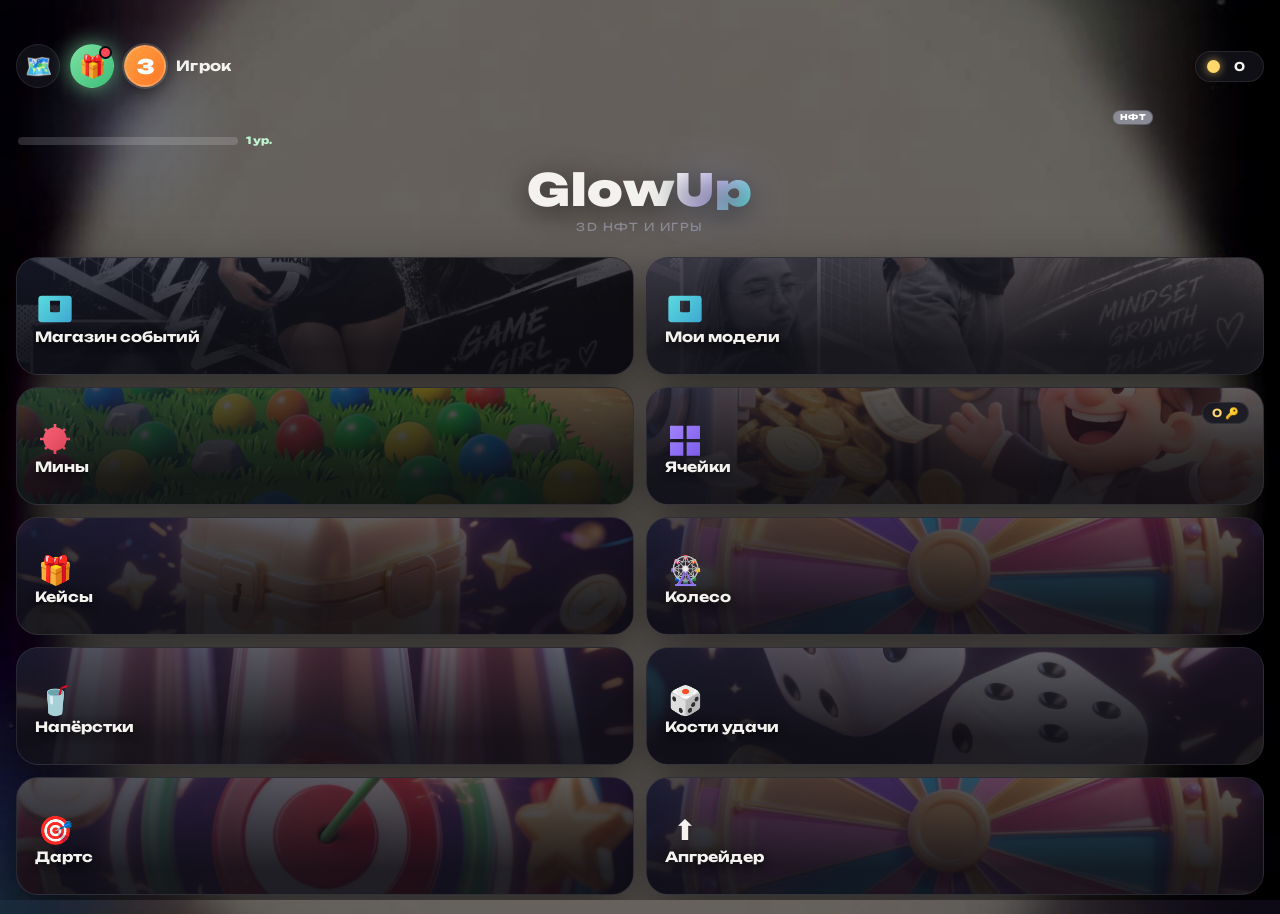
==== commit 23fad37f: "Модель 4 обновлена, Sweaty снова в продаже, шансы апгрейдера ниже, напёрстки: случайный шарик, закры" ====
--- a/index.html
+++ b/index.html
@@ -18,7 +18,7 @@
   }
 }
 </script>
-<link rel="stylesheet" href="style14.css?v=1" />
+<link rel="stylesheet" href="style15.css?v=1" />
 </head>
 <body>
 <div id="loadingScreen">
@@ -111,11 +111,10 @@
         <span class="card-ico card-emoji">🎡</span>
         <span class="card-title">Колесо</span>
       </button>
-      <button class="nav-card nav-cups" data-soon="1" style="--bg:url('assets/фон_игры_напёрстки.jpg')">
+      <button class="nav-card nav-cups" data-goto="cups" style="--bg:url('assets/фон_игры_напёрстки.jpg')">
         <span class="card-shade"></span>
         <span class="card-ico card-emoji">🥤</span>
         <span class="card-title">Напёрстки</span>
-        <span class="card-soon">Скоро</span>
       </button>
       <button class="nav-card nav-dice" data-goto="dice" style="--bg:url('assets/фон_игры_кости.jpg')">
         <span class="card-shade"></span>
@@ -668,6 +667,6 @@
 <div class="orb orb-1"></div>
 <div class="orb orb-2"></div>
 
-<script src="app20.js?v=1"></script>
+<script src="app21.js?v=1"></script>
 </body>
 </html>
--- a/style15.css
+++ b/style15.css
@@ -0,0 +1,1018 @@
+﻿:root{
+  --bg:#0a0a0f;
+  --panel:rgba(22,22,30,.72);
+  --panel-solid:#16161e;
+  --line:rgba(255,255,255,.09);
+  --txt:#f3f2ee;
+  --muted:#8b8b96;
+  --acc:#e9e4da;
+  --gold:#ffd76a;
+  --cyan:#5fe3e0;
+  --violet:#a98bff;
+  --red:#ff6b7d;
+  --green:#7ee0a3;
+  --radius:22px;
+  --shadow:0 18px 50px rgba(0,0,0,.55);
+}
+*{box-sizing:border-box;margin:0;padding:0;-webkit-tap-highlight-color:transparent}
+html,body{height:100%}
+body{
+  font-family:"Unbounded",system-ui,sans-serif;
+  background:#070a10 url('assets/фон_меню_тёмный.jpg') center/cover no-repeat fixed;
+  color:var(--txt);
+  overflow:hidden;
+  overscroll-behavior:none;
+  line-height:1.35;
+}
+#app{position:relative;height:100%;width:100%}
+button{font-family:inherit}
+img{display:block}
+canvas{display:block}
+
+/* фоновые орбы */
+.orb{position:fixed;border-radius:50%;filter:blur(90px);opacity:.5;pointer-events:none;z-index:0}
+.orb-1{width:50vmax;height:50vmax;left:-20vmax;top:-20vmax;background:radial-gradient(circle,#2b2b45,transparent 70%)}
+.orb-2{width:50vmax;height:50vmax;right:-22vmax;bottom:-22vmax;background:radial-gradient(circle,#2a1f3d,transparent 70%)}
+
+/* ---------- ЭКРАНЫ ---------- */
+.screen{
+  position:absolute;inset:0;
+  display:flex;flex-direction:column;
+  padding:max(14px,env(safe-area-inset-top)) 16px calc(14px + env(safe-area-inset-bottom));
+  opacity:0;pointer-events:none;transform:translateY(14px);
+  transition:opacity .45s ease,transform .45s cubic-bezier(.2,.8,.2,1);
+  overflow:hidden;z-index:1;
+}
+.screen.active{opacity:1;pointer-events:auto;transform:none}
+.screen-body{flex:1;overflow-y:auto;margin-top:18px;padding-bottom:40px;
+  scrollbar-width:thin;scrollbar-color:rgba(255,255,255,.15) transparent}
+.bg{position:absolute;inset:0;background-size:cover;background-position:center;
+  opacity:0;transition:opacity .8s ease;z-index:0;pointer-events:none}
+.bg.show{opacity:.28}
+.bg-0{background:radial-gradient(120% 90% at 70% 10%,#1a1a2e 0%,#0a0a0f 55%)}
+
+/* ---------- ТОПБАР ---------- */
+.topbar{
+  display:flex;align-items:center;gap:10px;margin-bottom:8px;z-index:3;
+  animation:popIn .7s var(--d0) both;
+}
+.userchip{display:flex;align-items:center;gap:10px;flex:1;min-width:0}
+.user-avatar{
+  width:42px;height:42px;border-radius:50%;flex:none;
+  background:linear-gradient(135deg,#ff9d3f,#ff7a29);
+  display:flex;align-items:center;justify-content:center;
+  box-shadow:0 0 0 2px rgba(255,255,255,.15),0 6px 16px rgba(0,0,0,.4);
+  overflow:hidden;border:2px solid #fff3;
+}
+.user-avatar img{width:100%;height:100%;object-fit:cover;border-radius:50%}
+.user-avatar .ph{font-weight:900;color:#fff;font-size:20px}
+.user-meta{display:flex;flex-direction:column;line-height:1.1;min-width:0}
+.user-name{font-weight:700;font-size:14px;letter-spacing:.02em;white-space:nowrap;overflow:hidden;text-overflow:ellipsis}
+.user-handle{display:none}
+
+/* полоса уровня под иконками */
+.level-strip{display:flex;align-items:center;gap:8px;margin:8px 0 0;padding:0 2px;z-index:3;animation:riseIn .6s both}
+.level-bar{flex:1;max-width:220px;height:8px;border-radius:8px;background:rgba(255,255,255,.16);overflow:hidden}
+.level-fill{height:100%;width:0%;background:linear-gradient(90deg,#2fa85f,#5fe08a);border-radius:8px;transition:width .6s cubic-bezier(.2,.8,.2,1);box-shadow:0 0 10px rgba(95,224,138,.7)}
+.level-num{font-size:10px;font-weight:800;color:#bff5d0;white-space:nowrap}
+
+/* НФТ рядом с ником — полноценная 3D модель, круглая, без фона */
+.nft-chip{
+  position:relative;width:104px;height:104px;flex:none;cursor:pointer;
+  border-radius:0;overflow:visible;
+  background:transparent;border:none;
+  transition:transform .18s;
+}
+@keyframes nftFloat{0%,100%{transform:translateY(0)}50%{transform:translateY(-6px)}}
+.nft-chip:active{transform:scale(.93)}
+.nft-chip canvas{width:100%;height:100%}
+.nft-chip #nftCanvas{position:absolute;inset:0;width:100%;height:100%;background:transparent!important;animation:nftFloat 3.4s ease-in-out infinite}
+.nft-chip #nftCanvas>.view3d,.nft-chip #nftCanvas>div{width:100%;height:100%}
+.nft-chip-badge{
+  position:absolute;left:50%;transform:translateX(-50%);bottom:-7px;
+  font-size:8px;font-weight:800;color:#1a1000;
+  background:var(--gold);padding:1px 7px;border-radius:20px;letter-spacing:.02em;white-space:nowrap;
+  border:1px solid rgba(0,0,0,.3);
+}
+.nft-chip.empty::before{box-shadow:0 0 0 2px rgba(255,255,255,.12)}
+.nft-chip.empty .nft-chip-badge{background:var(--muted);color:#fff}
+
+.bal-btn{
+  display:flex;align-items:center;gap:6px;
+  background:var(--panel);border:1px solid var(--line);
+  color:var(--txt);padding:7px 11px;border-radius:18px;
+  font-family:inherit;font-weight:700;font-size:12px;cursor:pointer;
+  backdrop-filter:blur(12px);transition:transform .15s,box-shadow .3s;
+  box-shadow:var(--shadow);z-index:3;
+}
+.bal-btn:active{transform:scale(.95)}
+.bal-btn.small{padding:6px 9px;font-size:11px}
+.bal-btn.ghost{pointer-events:none}
+.bal-icon{width:13px;height:13px;background:var(--gold);border-radius:50%;
+  box-shadow:0 0 10px rgba(255,215,106,.7)}
+.bal-val{min-width:26px;text-align:center}
+
+/* ---------- HERO ---------- */
+.hero{position:relative;text-align:center;padding:22px 0 6px;z-index:2;animation:riseIn .8s .05s both}
+.hero-art{position:absolute;inset:-40px auto auto 50%;transform:translateX(-50%);width:320px;height:320px;pointer-events:none;
+  background-size:contain;background-position:center;background-repeat:no-repeat;opacity:.18;filter:blur(2px);z-index:0}
+.logo{position:relative;font-weight:900;font-size:44px;line-height:.92;letter-spacing:.02em;z-index:1;text-shadow:0 6px 30px rgba(0,0,0,.6)}
+.logo span{
+  display:inline-block;background:linear-gradient(120deg,#fff,#cfc8ff,#5fe3e0);
+  -webkit-background-clip:text;background-clip:text;color:transparent;
+  filter:drop-shadow(0 0 22px rgba(165,190,255,.35));
+}
+.tagline{position:relative;margin-top:10px;color:var(--muted);font-size:11px;letter-spacing:.14em;text-transform:uppercase;z-index:1}
+
+/* ---------- МЕНЮ ---------- */
+.menu-grid{
+  display:grid;grid-template-columns:1fr 1fr;gap:14px;
+  margin:22px 0;z-index:2;
+}
+.nav-card{
+  position:relative;border:none;cursor:pointer;text-align:left;overflow:hidden;
+  background:linear-gradient(160deg,rgba(30,30,42,.9),rgba(16,16,24,.92));
+  border:1px solid var(--line);border-radius:var(--radius);
+  padding:20px 18px 16px;color:var(--txt);
+  min-height:140px;transition:transform .18s ease,border-color .3s,box-shadow .3s;
+  box-shadow:var(--shadow);animation:cardIn .6s var(--d1) both;
+}
+/* картинка на втором плане */
+.nav-card::before{
+  content:"";position:absolute;inset:0;z-index:0;
+  background-image:var(--bg);
+  background-size:cover;background-position:center;
+  opacity:.38;transition:opacity .3s,transform .4s;
+}
+.nav-card:hover::before{opacity:.55;transform:scale(1.05)}
+.card-shade{position:absolute;inset:0;z-index:1;
+  background:linear-gradient(180deg,rgba(12,12,18,.15) 0%,rgba(12,12,18,.78) 78%),linear-gradient(120deg,rgba(30,40,70,.35),transparent 60%)}
+.nav-card:nth-child(2){animation-delay:calc(var(--d1) + .05s)}
+.nav-card:nth-child(3){animation-delay:calc(var(--d1) + .1s)}
+.nav-card:nth-child(4){animation-delay:calc(var(--d1) + .15s)}
+.nav-card:active{transform:translateY(-3px) scale(.98)}
+.nav-card:hover{border-color:rgba(255,255,255,.25);box-shadow:0 0 0 1px rgba(255,255,255,.1),var(--shadow)}
+.card-ico{position:relative;z-index:2;width:40px;height:40px;display:block;margin-bottom:auto;margin-top:auto}
+.card-title{position:relative;z-index:2;font-weight:700;font-size:14px;line-height:1.2;text-shadow:0 2px 8px rgba(0,0,0,.8)}
+.card-badge{
+  position:absolute;top:14px;right:14px;z-index:3;font-size:11px;font-weight:700;color:var(--gold);
+  background:rgba(25,25,35,.9);border:1px solid var(--line);padding:3px 9px;border-radius:20px;backdrop-filter:blur(6px);
+}
+.ico-shop{background:linear-gradient(135deg,#5fe3e0,#3a9fd0);mask:var(--shop);-webkit-mask:var(--shop)}
+.ico-cells{background:linear-gradient(135deg,#a98bff,#7657e8);mask:var(--cells);-webkit-mask:var(--cells)}
+.ico-market{background:linear-gradient(135deg,#ffd76a,#ff9d3f);mask:var(--market);-webkit-mask:var(--market)}
+.ico-coll{background:linear-gradient(135deg,#ff8fb1,#e8557d);mask:var(--coll);-webkit-mask:var(--coll)}
+
+.menu-foot{display:flex;gap:10px;justify-content:center;z-index:2;animation:riseIn .7s .25s both}
+.ghost-btn{
+  background:transparent;border:1px solid var(--line);color:var(--muted);
+  font-family:inherit;font-size:12px;font-weight:600;padding:11px 18px;border-radius:18px;cursor:pointer;
+  transition:all .2s;backdrop-filter:blur(8px);
+}
+.ghost-btn:active{transform:scale(.96)}
+.ghost-btn.wide{width:100%;margin-top:12px;color:var(--txt);border-color:rgba(255,255,255,.2)}
+.ghost-btn:hover{border-color:rgba(255,255,255,.3);color:var(--txt)}
+
+/* ---------- САББАР ---------- */
+.subbar{
+  display:flex;align-items:center;gap:12px;z-index:3;margin-bottom:6px;animation:popIn .5s both;
+}
+.subbar h2{font-size:16px;font-weight:700;flex:1;letter-spacing:.02em}
+.back-btn{
+  width:40px;height:40px;border-radius:14px;flex:none;border:1px solid var(--line);
+  background:var(--panel);color:var(--txt);font-size:20px;cursor:pointer;backdrop-filter:blur(10px);
+  transition:transform .15s;box-shadow:var(--shadow);
+}
+.back-btn:active{transform:scale(.9)}
+.keys-pill{
+  display:flex;align-items:center;gap:8px;font-weight:700;font-size:13px;color:var(--gold);
+  background:var(--panel);border:1px solid var(--line);padding:9px 12px;border-radius:20px;cursor:pointer;
+  transition:transform .15s;
+}
+.keys-pill:active{transform:scale(.94)}
+.keys-plus{color:var(--green);font-weight:900;font-size:16px}
+
+/* ---------- КАРТОЧКИ МАГАЗИНА ---------- */
+.card-grid{display:grid;grid-template-columns:1fr 1fr;gap:14px;animation:riseIn .5s both}
+.item-card{
+  position:relative;border-radius:var(--radius);overflow:hidden;
+  background:var(--panel-solid);border:1px solid var(--line);
+  box-shadow:var(--shadow);cursor:pointer;transition:transform .18s,border-color .3s;
+  animation:cardIn .5s both;
+}
+.item-card:active{transform:scale(.97)}
+.item-card:hover{border-color:rgba(255,255,255,.25)}
+.item-media{position:relative;aspect-ratio:1;background:#12121a;overflow:hidden}
+.item-media .poster{position:absolute;inset:0;width:100%;height:100%;object-fit:cover;transition:transform .5s ease;z-index:1}
+.item-card:hover .item-media .poster{transform:scale(1.06)}
+.item-media::after{content:"";position:absolute;inset:0;background:linear-gradient(180deg,transparent 40%,rgba(10,10,15,.9));z-index:2}
+.item-view3d{position:absolute;inset:0;display:flex;align-items:center;justify-content:center;z-index:1;opacity:0;transition:opacity .3s}
+.item-card.viewing .item-media .poster{opacity:0}
+.item-card.viewing .item-view3d{opacity:1}
+.item-view3d canvas,.item-view3d .view3d{width:100%;height:100%}
+.item-badge{position:absolute;top:10px;left:10px;z-index:3;font-size:10px;font-weight:700;
+  padding:4px 9px;border-radius:20px;backdrop-filter:blur(6px)}
+.item-badge.rarity-common{background:rgba(94,227,224,.9);color:#042}
+.item-badge.rarity-epic{background:rgba(169,139,255,.9);color:#201}
+.item-body{padding:12px;position:relative;z-index:3}
+.item-name{font-weight:700;font-size:13px}
+.item-price{display:flex;align-items:center;gap:6px;margin-top:8px;color:var(--gold);font-size:12px;font-weight:700}
+.item-price .ic{width:12px;height:12px;background:var(--gold);border-radius:50%}
+.item-actions{display:flex;gap:8px;margin-top:10px}
+.mini-buy{
+  flex:1;border:none;background:linear-gradient(120deg,#ffd76a,#ff9d3f);color:#201;
+  font-weight:700;font-size:11px;padding:9px;border-radius:12px;cursor:pointer;
+}
+.mini-3d{
+  border:1px solid var(--line);background:rgba(255,255,255,.08);color:var(--txt);
+  font-weight:700;font-size:11px;padding:9px 10px;border-radius:12px;cursor:pointer;
+}
+.mini-buy:active,.mini-3d:active{transform:scale(.95)}
+.item-status{position:absolute;bottom:10px;right:10px;z-index:3;font-size:10px;font-weight:700;
+  padding:4px 10px;border-radius:20px;color:#fff}
+.item-status.owned{background:linear-gradient(135deg,#7ee0a3,#3bbf78)}
+.item-status.sold{background:linear-gradient(135deg,#ff6b7d,#d63a52)}
+.item-status.for-sale{background:linear-gradient(135deg,#ffd76a,#ff9d3f)}
+
+/* ---------- ЯЧЕЙКИ ---------- */
+.cells-note{color:var(--muted);font-size:11px;margin:4px 2px 10px;line-height:1.5}
+.cells-rack{
+  display:grid;grid-template-columns:repeat(10,1fr);gap:6px;perspective:900px;
+  background:linear-gradient(180deg,rgba(28,28,40,.6),rgba(14,14,20,.6));
+  border:1px solid var(--line);border-radius:var(--radius);padding:9px;
+  box-shadow:inset 0 2px 30px rgba(0,0,0,.6),var(--shadow);
+}
+/* Банковские ячейки-сейфы */
+.cells-rack{
+  display:grid;grid-template-columns:repeat(10,1fr);gap:6px;perspective:1200px;
+  background:
+    radial-gradient(120% 100% at 50% 0%, rgba(70,80,110,.35), rgba(14,14,20,.7)),
+    linear-gradient(180deg,#23263a,#10101a);
+  border:1px solid rgba(160,180,220,.18);border-radius:var(--radius);padding:10px;
+  box-shadow:inset 0 4px 40px rgba(0,0,0,.7),0 18px 50px rgba(0,0,0,.55);
+}
+.cell{
+  aspect-ratio:1;display:flex;flex-direction:column;align-items:center;justify-content:center;
+  background:linear-gradient(160deg,#4a4f5e,#2b2e3a 55%,#20232e);
+  border:1px solid rgba(200,210,235,.22);border-radius:8px;cursor:pointer;
+  font-weight:900;font-size:11px;color:#e8e6f0;
+  position:relative;transition:transform .18s,box-shadow .35s,border-color .3s;
+  box-shadow:inset 0 2px 3px rgba(255,255,255,.15),inset 0 -5px 12px rgba(0,0,0,.5),0 4px 10px rgba(0,0,0,.45);
+  transform:rotateX(0deg);
+}
+.cell:hover:not(.opened){transform:translateY(-2px);border-color:rgba(255,220,120,.6);
+  box-shadow:inset 0 2px 3px rgba(255,255,255,.2),inset 0 -5px 12px rgba(0,0,0,.5),0 6px 16px rgba(0,0,0,.6),0 0 16px rgba(255,200,90,.35)}
+.cell:active:not(.opened){transform:scale(.95)}
+.cell .cell-inner{position:relative;z-index:2;display:flex;flex-direction:column;align-items:center;width:100%}
+.cell.pulse{animation:cellPulse 1s ease}
+.cell.opened{
+  background:linear-gradient(165deg,#2c333f,#191d26);
+  border-color:rgba(255,255,255,.12);cursor:default;
+  box-shadow:inset 0 0 0 1px rgba(255,255,255,.06),0 4px 10px rgba(0,0,0,.4);
+}
+.cell.opened .cell-num{opacity:.35}
+/* ручка-диск банковской дверцы */
+.safe-handle{
+  width:13px;height:13px;border-radius:50%;margin-bottom:5px;position:relative;
+  background:radial-gradient(circle at 35% 35%, #f0e7c8, #c9b57a 60%, #8a743a);
+  border:2px solid #b9a05f;box-shadow:inset 0 1px 2px rgba(255,255,255,.6),0 1px 3px rgba(0,0,0,.6);
+}
+.safe-handle::after{content:"";position:absolute;left:50%;top:50%;width:3px;height:3px;background:#5a4a22;border-radius:50%;transform:translate(-50%,-50%)}
+/* замок-ключевина */
+.safe-lock{
+  width:8px;height:8px;border-radius:1px;margin-bottom:3px;
+  background:linear-gradient(160deg,#fff6d8,#cbbb7e);box-shadow:inset 0 1px 2px rgba(255,255,255,.5),0 1px 2px rgba(0,0,0,.5);
+}
+.cell .lock{width:11px;height:11px;border:2px solid #d8cfae;border-radius:3px;position:relative;margin-bottom:3px;opacity:.75;
+  background:rgba(255,255,255,.05)}
+.cell .lock::before{content:"";position:absolute;top:-6px;left:2px;width:5px;height:6px;border:2px solid #d8cfae;border-bottom:none;border-radius:4px 4px 0 0}
+.cell .res{font-size:16px;line-height:1;margin-bottom:2px}
+.cell.reveal-glow{animation:cellGlow .9s ease}
+.cells-actions{margin-top:10px;display:grid;grid-template-columns:1fr 1fr;gap:8px}
+.cells-actions .solid-btn{padding:11px;font-size:13px;grid-column:1/-1}
+.cells-actions .ghost-btn{padding:10px;font-size:12px;grid-column:1/-1}
+.cell-timer-row{text-align:center;margin-bottom:8px}
+.solid-btn{
+  width:100%;border:none;cursor:pointer;font-family:inherit;font-weight:700;font-size:15px;
+  color:#101018;background:linear-gradient(120deg,#fff,#d8e6ff,#9fd0ff);
+  padding:16px;border-radius:20px;transition:transform .15s,box-shadow .2s;
+  box-shadow:0 10px 30px rgba(150,190,255,.25);
+}
+.solid-btn:active{transform:scale(.97)}
+.solid-btn:disabled{opacity:.4;box-shadow:none}
+.solid-btn.purple{color:#fff;background:linear-gradient(120deg,#a98bff,#7657e8);box-shadow:0 10px 30px rgba(120,90,255,.3)}
+
+/* ---------- РЫНОК / СПИСОК ---------- */
+.list{display:flex;flex-direction:column;gap:12px;animation:riseIn .5s both}
+.market-row{
+  display:flex;align-items:center;gap:14px;
+  background:var(--panel);border:1px solid var(--line);border-radius:18px;padding:10px;
+  box-shadow:var(--shadow);animation:cardIn .45s both;
+}
+.market-row .thumb{width:56px;height:56px;border-radius:14px;overflow:hidden;background:#15151d;flex:none}
+.market-row .thumb img{width:100%;height:100%;object-fit:cover}
+.market-row .mrow-meta{flex:1;min-width:0}
+.market-row .mrow-name{font-weight:700;font-size:13px}
+.market-row .mrow-seller{font-size:10px;color:var(--muted)}
+.market-row .mrow-price{display:flex;align-items:center;gap:5px;color:var(--gold);font-weight:700;font-size:14px;margin-top:4px}
+.market-row .mrow-price .ic{width:11px;height:11px;background:var(--gold);border-radius:50%}
+.mini-btn{
+  border:none;background:linear-gradient(120deg,#ffd76a,#ff9d3f);color:#201;
+  font-family:inherit;font-weight:700;font-size:12px;padding:10px 14px;border-radius:14px;cursor:pointer;flex:none;
+  transition:transform .15s;
+}
+.mini-btn:active{transform:scale(.94)}
+
+/* ---------- КОД / НАГРАДЫ ---------- */
+.reward-card{
+  background:var(--panel);border:1px solid var(--line);border-radius:var(--radius);
+  padding:20px;box-shadow:var(--shadow);animation:riseIn .5s both;
+}
+.reward-desc{font-size:13px;margin-bottom:8px}
+.reward-hint{font-size:12px;color:var(--muted);margin-bottom:16px}
+.reward-hint b{color:var(--gold)}
+.code-input{
+  width:100%;border:1px solid var(--line);background:rgba(0,0,0,.4);color:var(--txt);
+  font-family:inherit;font-size:20px;font-weight:700;letter-spacing:.4em;text-align:center;
+  padding:16px;border-radius:16px;margin-bottom:14px;outline:none;transition:border-color .3s;
+}
+.code-input:focus{border-color:rgba(255,215,106,.6)}
+
+/* ---------- КАК ИГРАТЬ ---------- */
+.howto-card{background:var(--panel);border:1px solid var(--line);border-radius:var(--radius);padding:20px;box-shadow:var(--shadow)}
+.howto-card h3{font-size:14px;margin:14px 0 6px;color:#cfc9ff}
+.howto-card h3:first-child{margin-top:0}
+.howto-card p{font-size:12px;color:var(--muted);line-height:1.6}
+
+/* ---------- МОДАЛКА НФТ ---------- */
+.modal{
+  position:fixed;inset:0;background:rgba(5,5,10,.75);backdrop-filter:blur(8px);
+  display:flex;align-items:flex-end;justify-content:center;z-index:50;
+  opacity:0;pointer-events:none;transition:opacity .35s;
+}
+.modal.open{opacity:1;pointer-events:auto}
+.modal-sheet{
+  width:100%;max-width:520px;background:linear-gradient(180deg,#1a1a26,#101018);
+  border:1px solid var(--line);border-top-left-radius:26px;border-top-right-radius:26px;
+  padding:18px 18px calc(24px + env(safe-area-inset-bottom));position:relative;
+  transform:translateY(40px);transition:transform .4s cubic-bezier(.2,.8,.2,1);
+  box-shadow:0 -20px 60px rgba(0,0,0,.6);max-height:92vh;overflow-y:auto;
+}
+.modal.open .modal-sheet{transform:none}
+.modal-close{
+  position:absolute;top:12px;right:12px;width:36px;height:36px;border-radius:12px;
+  border:1px solid var(--line);background:rgba(0,0,0,.5);color:var(--txt);font-size:20px;cursor:pointer;z-index:5;
+}
+.modal-media{aspect-ratio:1;border-radius:20px;overflow:hidden;background:#0c0c13;position:relative;margin-bottom:16px}
+.modal-media .poster{position:absolute;inset:0;width:100%;height:100%;object-fit:cover}
+.modal-info h3{font-size:20px;font-weight:900;margin-bottom:6px}
+.modal-info.center{text-align:center}
+.modal-price{color:var(--gold);font-weight:700;font-size:15px;margin-bottom:16px}
+.modal-actions{display:flex;flex-direction:column;gap:10px}
+
+/* кнопки в модалке */
+.action-btn{
+  width:100%;border:none;font-family:inherit;font-weight:700;font-size:15px;padding:15px;
+  border-radius:18px;cursor:pointer;transition:transform .15s;
+}
+.action-btn:active{transform:scale(.97)}
+.action-btn.buy{color:#101018;background:linear-gradient(120deg,#ffd76a,#ff9d3f);box-shadow:0 10px 28px rgba(255,180,80,.25)}
+.action-btn.green{color:#042;background:linear-gradient(120deg,#7ee0a3,#3bbf78)}
+.action-btn.purple{color:#fff;background:linear-gradient(120deg,#a98bff,#7657e8)}
+.action-btn.dark{background:rgba(255,255,255,.08);color:var(--txt);border:1px solid var(--line)}
+.action-btn:disabled{opacity:.4;cursor:not-allowed;box-shadow:none}
+
+/* ---------- ПРОСМОТР 3D (стенд) ---------- */
+.viewer-sheet{
+  width:100%;max-width:520px;height:100%;max-height:600px;
+  background:linear-gradient(180deg,#14141f,#0b0b12);position:relative;
+  display:flex;flex-direction:column;
+  border-left:1px solid var(--line);border-right:1px solid var(--line);
+}
+.viewer-stage{
+  flex:1;position:relative;overflow:hidden;min-height:0;
+  background:radial-gradient(120% 80% at 50% 0%,#23233a 0%,#0b0b12 70%);
+}
+/* подиум */
+.viewer-stage .podium{
+  position:absolute;left:50%;bottom:6%;transform:translateX(-50%);
+  width:70%;height:14%;border-radius:50%;
+  background:transparent;
+  box-shadow:0 -4px 30px rgba(165,190,255,.35),inset 0 2px 18px rgba(255,255,255,.12);
+  pointer-events:none;
+}
+.viewer-stage canvas{position:absolute;inset:0;width:100%;height:100%}
+.viewer-loading{
+  position:absolute;inset:0;display:flex;align-items:center;justify-content:center;
+  color:var(--muted);font-size:13px;text-align:center;padding:20px;z-index:2;
+}
+.viewer-loading .spin{width:36px;height:36px;border:3px solid rgba(255,255,255,.15);border-top-color:var(--cyan);border-radius:50%;animation:spin 1s linear infinite;margin-bottom:12px}
+.viewer-info{padding:14px 18px 20px;text-align:center;background:#0d0d15;border-top:1px solid var(--line)}
+.viewer-info h3{font-size:16px;font-weight:800;margin-bottom:4px}
+.viewer-tip{font-size:11px;color:var(--muted)}
+#viewerModal .modal-close{background:rgba(0,0,0,.5)}
+
+/* ---------- МАГАЗИН КЛЮЧЕЙ ---------- */
+.key-hero{font-size:44px;margin:8px 0 4px}
+.key-pack-row{display:grid;grid-template-columns:1fr 1fr 1fr;gap:10px;margin-top:16px}
+.key-pack{
+  border:1px solid var(--line);background:linear-gradient(165deg,#26263a,#171720);
+  border-radius:16px;padding:14px 6px;cursor:pointer;color:var(--txt);
+  display:flex;flex-direction:column;align-items:center;gap:4px;transition:transform .15s,border-color .3s;
+}
+.key-pack:hover{border-color:rgba(255,215,106,.5)}
+.key-pack:active{transform:scale(.94)}
+.key-pack b{font-size:20px;font-weight:900}
+.key-pack span{font-size:11px;color:var(--gold);font-weight:700}
+
+/* ---------- АНИМАЦИЯ ПРИЗА ---------- */
+#prizeModal{background:rgba(5,5,12,.85);backdrop-filter:blur(6px);z-index:60}
+.prize-stage{
+  position:absolute;inset:0;display:flex;flex-direction:column;align-items:center;justify-content:center;
+}
+.prize-burst{
+  position:absolute;width:130px;height:130px;border-radius:50%;
+  background:radial-gradient(circle,rgba(165,190,255,.4),transparent 70%);
+  animation:burstPulse 1.2s ease-out infinite;pointer-events:none;
+}
+.prize-item{
+  position:relative;background:rgba(0,0,0,.4);border:1px solid var(--line);
+  width:110px;height:110px;border-radius:26px;display:flex;align-items:center;justify-content:center;
+  font-size:56px;animation:prizeIn .5s cubic-bezier(.2,.8,.2,1) both;
+  box-shadow:0 0 60px rgba(165,190,255,.35);
+}
+.prize-text{
+  position:relative;margin-top:22px;font-weight:900;font-size:26px;letter-spacing:.02em;
+  color:#fff;text-shadow:0 4px 30px rgba(165,190,255,.6);
+  animation:prizeIn .5s .12s both;
+}
+.prize-continue{
+  position:absolute;bottom:calc(30px + env(safe-area-inset-bottom));left:50%;transform:translateX(-50%);
+  border:none;cursor:pointer;font-family:inherit;font-weight:800;font-size:16px;
+  color:#101018;background:linear-gradient(120deg,#fff,#ffd76a,#ff9d3f);
+  padding:16px 54px;border-radius:20px;box-shadow:0 14px 40px rgba(255,180,80,.35);
+  animation:prizeIn .5s .25s both;
+}
+.prize-continue:active{transform:translateX(-50%) scale(.96)}
+
+/* ---------- ТОСТЫ ---------- */
+#toasts{position:fixed;top:calc(20px + env(safe-area-inset-top));left:50%;transform:translateX(-50%);
+  display:flex;flex-direction:column;gap:8px;z-index:100;align-items:center;pointer-events:none}
+.toast{
+  background:rgba(20,20,30,.92);border:1px solid var(--line);color:var(--txt);
+  padding:11px 18px;border-radius:16px;font-size:13px;font-weight:600;max-width:90vw;text-align:center;
+  box-shadow:var(--shadow);animation:toastIn .35s cubic-bezier(.2,.8,.2,1) both;
+}
+.toast.out{animation:toastOut .3s forwards}
+.toast.gold{border-color:rgba(255,215,106,.5);box-shadow:0 0 24px rgba(255,215,106,.25)}
+
+/* ---------- АНИМАЦИИ ---------- */
+@keyframes popIn{from{opacity:0;transform:translateY(-8px) scale(.98)}to{opacity:1;transform:none}}
+@keyframes riseIn{from{opacity:0;transform:translateY(18px)}to{opacity:1;transform:none}}
+@keyframes cardIn{from{opacity:0;transform:translateY(22px) scale(.96)}to{opacity:1;transform:none}}
+@keyframes toastIn{from{opacity:0;transform:translateY(-14px)}to{opacity:1;transform:none}}
+@keyframes toastOut{to{opacity:0;transform:translateY(-14px)}}
+@keyframes cellGlow{0%{box-shadow:0 0 0 0 rgba(160,190,255,.7)}50%{box-shadow:0 0 40px 12px rgba(160,190,255,.5)}100%{box-shadow:none}}
+@keyframes cellPulse{0%{transform:scale(1)}50%{transform:scale(1.06)}100%{transform:scale(1)}}
+@keyframes spin{to{transform:rotate(360deg)}}
+@keyframes burstPulse{0%{transform:scale(.6);opacity:.9}100%{transform:scale(1.4);opacity:0}}
+@keyframes prizeIn{from{opacity:0;transform:translateY(26px) scale(.7)}to{opacity:1;transform:none}}
+
+.ambient-orb{
+  position:absolute;width:220px;height:220px;border-radius:50%;pointer-events:none;z-index:0;
+  background:radial-gradient(circle,rgba(160,190,255,.16),transparent 70%);
+  transition:transform .6s ease,opacity .6s ease;
+}
+
+/* ---------- ЭКРАННЫЙ ФОН ---------- */
+.screen-bg{position:absolute;inset:0;background-size:cover;background-position:center;opacity:.9;z-index:0;pointer-events:none}
+.screen-bg.dim{opacity:.14}
+#screen-mines .screen-bg{opacity:.22}
+
+/* ---------- ИКОНКИ: МИНЫ, СКОРО ---------- */
+.ico-mines{background:linear-gradient(135deg,#ff6b7d,#d63a52);mask:var(--mines);-webkit-mask:var(--mines)}
+.ico-soon{background:linear-gradient(135deg,#8b8b96,#5a5a66);mask:var(--soon);-webkit-mask:var(--soon)}
+.nav-placeholder{opacity:.7;cursor:default}
+.card-soon{
+  position:absolute;top:12px;right:12px;z-index:3;
+  font-size:9px;font-weight:800;color:#1a1000;
+  background:linear-gradient(120deg,#ffd76a,#ff9d3f);
+  padding:3px 10px;border-radius:20px;text-transform:uppercase;letter-spacing:.03em;
+  box-shadow:0 4px 14px rgba(255,180,80,.4);
+}
+
+/* ---------- МИНЫ ---------- */
+.mines-controls{display:flex;flex-direction:column;gap:10px;margin-bottom:12px;animation:riseIn .5s both}
+.mines-row{display:flex;align-items:center;gap:12px}
+.mines-row label{font-size:13px;font-weight:700;color:var(--muted);flex:none;width:70px}
+.mines-row .code-input{font-size:16px;letter-spacing:.05em;margin-bottom:0;flex:1;padding:12px}
+.mine-count{display:flex;gap:8px;flex:1}
+.mine-count-btn{
+  flex:1;border:1px solid var(--line);background:var(--panel);color:var(--muted);
+  font-family:inherit;font-weight:800;font-size:16px;padding:10px;border-radius:16px;cursor:pointer;transition:all .2s;
+}
+.mine-count-btn.active{color:#101018;background:linear-gradient(120deg,#ffd76a,#ff9d3f);border-color:transparent;box-shadow:0 8px 24px rgba(255,180,80,.3)}
+.mine-count-btn:active{transform:scale(.95)}
+.mines-board{animation:riseIn .6s both}
+.mines-grid{display:grid;grid-template-columns:repeat(5,1fr);gap:7px;perspective:800px;margin-bottom:12px}
+.mine-cell{
+  aspect-ratio:1;border-radius:13px;cursor:pointer;border:1px solid var(--line);
+  background:linear-gradient(165deg,#26263a,#171720);color:var(--txt);
+  font-size:20px;display:flex;align-items:center;justify-content:center;
+  transition:transform .15s,border-color .3s;box-shadow:inset 0 -5px 12px rgba(0,0,0,.4);
+}
+.mine-cell:hover{border-color:rgba(255,255,255,.3)}
+.mine-cell:active{transform:scale(.94)}
+.mine-cell.revealed{cursor:default}
+.mine-cell.mine{background:linear-gradient(165deg,#3a1a20,#271014);border-color:rgba(255,107,125,.4)}
+.mine-cell.safe{background:linear-gradient(165deg,#143a28,#0e241a);border-color:rgba(126,224,163,.4)}
+.mines-footer{display:flex;flex-direction:column;gap:8px}
+.mines-mult{text-align:center;font-size:13px;color:var(--muted)}
+.mines-mult b{color:var(--gold);font-size:17px}
+.mines-footer .solid-btn{padding:12px;font-size:14px}
+.mines-row + .solid-btn{padding:12px;font-size:14px}
+
+/* ---------- ТАЙМЕР ЯЧЕЕК ---------- */
+.cell-timer-row{text-align:center;margin-bottom:12px}
+.cell-timer{
+  display:inline-block;font-size:13px;font-weight:700;color:var(--cyan);
+  background:rgba(10,10,18,.6);border:1px solid var(--line);
+  padding:8px 16px;border-radius:20px;backdrop-filter:blur(6px);
+}
+
+/* карточка: режим просмотра 3D и кнопка обратно */
+.item-card.viewing .poster-holder{display:none}
+.item-view3d{position:absolute;inset:0;display:flex;align-items:center;justify-content:center;z-index:2;opacity:0;transition:opacity .3s}
+.item-card.viewing .item-view3d{opacity:1}
+.item-view3d canvas,.item-view3d .view3d{width:100%;height:100%}
+.card-3d-back{
+  position:absolute;bottom:10px;left:50%;transform:translateX(-50%);z-index:5;
+  border:none;background:rgba(10,10,18,.85);color:var(--txt);
+  font-family:inherit;font-weight:700;font-size:11px;padding:8px 18px;border-radius:14px;cursor:pointer;
+  border:1px solid var(--line);backdrop-filter:blur(6px);
+}
+.card-3d-back:active{transform:translateX(-50%) scale(.95)}
+.viewer-stage{background:radial-gradient(120% 80% at 50% 0%,#eef3ff 0%,#cfddfc 55%,#8faeff 100%)}
+.viewer-loading{color:#334;}
+.podium{background:transparent;box-shadow:0 -4px 30px rgba(60,90,200,.35)}
+
+/* маски иконок */
+@supports ((-webkit-mask:radial-gradient(#000,#000)) or (mask:radial-gradient(#000,#000))){
+  :root{
+    --shop:url('data:image/svg+xml;utf8,<svg xmlns="http://www.w3.org/2000/svg" viewBox="0 0 24 24" fill="black"><path d="M4 4h16a2 2 0 0 1 2 2v12a2 2 0 0 1-2 2H4a2 2 0 0 1-2-2V6a2 2 0 0 1 2-2zm5 3v6a1 1 0 0 0 1 1h4a1 1 0 0 0 1-1V7h-6z"/></svg>');
+    --cells:url('data:image/svg+xml;utf8,<svg xmlns="http://www.w3.org/2000/svg" viewBox="0 0 24 24" fill="black"><path d="M3 4h8v8H3V4zm10 0h8v8h-8V4zM3 14h8v8H3v-8zm10 0h8v8h-8v-8z"/></svg>');
+    --market:url('data:image/svg+xml;utf8,<svg xmlns="http://www.w3.org/2000/svg" viewBox="0 0 24 24" fill="black"><path d="M7 7V6a5 5 0 0 1 10 0v1h2a2 2 0 0 1 2 2v10a2 2 0 0 1-2 2H5a2 2 0 0 1-2-2V9a2 2 0 0 1 2-2h2zm2 0h6V6a3 3 0 0 0-6 0v1z"/></svg>');
+    --coll:url('data:image/svg+xml;utf8,<svg xmlns="http://www.w3.org/2000/svg" viewBox="0 0 24 24" fill="black"><path d="M12 2l2.4 4.9 5.4.8-3.9 3.8.9 5.4L12 14.8 7.2 16.9l.9-5.4L4.2 7.7l5.4-.8L12 2z"/></svg>');
+    --mines:url('data:image/svg+xml;utf8,<svg xmlns="http://www.w3.org/2000/svg" viewBox="0 0 24 24" fill="black"><circle cx="12" cy="12" r="7" fill="black"/><path d="M12 3v3M12 18v3M3 12h3M18 12h3M6 6l2 2M16 16l2 2M18 6l-2 2M8 16l-2 2" stroke="black" stroke-width="1.6" fill="none"/></svg>');
+    --soon:url('data:image/svg+xml;utf8,<svg xmlns="http://www.w3.org/2000/svg" viewBox="0 0 24 24" fill="black"><circle cx="12" cy="12" r="10" fill="none" stroke="black" stroke-width="2"/><path d="M12 6v6l4 2"/></svg>');
+  }
+}
+
+/* ================= НОВЫЕ ИГРЫ И ПОДАРОК ================= */
+
+/* меню с 7 карточками — прокручиваемое, компактнее */
+#screen-menu{overflow-y:auto;scrollbar-width:none}
+#screen-menu::-webkit-scrollbar{display:none}
+.menu-grid{margin:16px 0;gap:12px}
+.nav-card{min-height:118px}
+
+/* Подарок: круглая кнопка в левом углу меню */
+.gift-fab{
+  position:relative;flex:none;z-index:6;
+  width:44px;height:44px;border-radius:50%;border:1px solid var(--line);
+  background:var(--panel);display:flex;align-items:center;justify-content:center;
+  font-size:22px;cursor:pointer;backdrop-filter:blur(10px);box-shadow:var(--shadow);
+  transition:transform .15s,box-shadow .3s,background .3s;
+}
+.gift-fab:active{transform:scale(.92)}
+.gift-fab-ico{line-height:1}
+.gift-fab-dot{display:none}
+.gift-fab.ready{
+  background:linear-gradient(135deg,#7ee0a3,#3bbf78);border-color:transparent;
+  box-shadow:0 0 22px rgba(126,224,163,.75);animation:giftPulse 1.6s ease-in-out infinite;
+}
+.gift-fab.ready .gift-fab-dot{
+  display:block;position:absolute;top:1px;right:1px;width:13px;height:13px;border-radius:50%;
+  background:#ff4757;border:2px solid #0a0a0f;
+}
+@keyframes giftPulse{0%,100%{transform:scale(1)}50%{transform:scale(1.08)}}
+
+/* emoji-иконки на карточках меню */
+.card-emoji{
+  display:flex;align-items:center;justify-content:center;font-size:28px;
+  background:none!important;-webkit-mask:none!important;mask:none!important;
+}
+/* градиентные фоны новых карточек */
+.nav-cases{--bg:linear-gradient(150deg,#ff9d3f,#ff5f6d)}
+.nav-wheel{--bg:linear-gradient(150deg,#5fe3e0,#7657e8)}
+.nav-cups{--bg:linear-gradient(150deg,#7ee0a3,#2b9fd0)}
+.nav-market{grid-column:1/-1;min-height:96px}
+
+/* ---------- ПОДАРОК (экран) ---------- */
+.gift-body{display:flex;flex-direction:column;align-items:center;text-align:center;padding-top:10px}
+.gift-hero{font-size:88px;filter:drop-shadow(0 8px 30px rgba(126,224,163,.45));animation:giftFloat 2.6s ease-in-out infinite}
+@keyframes giftFloat{0%,100%{transform:translateY(0)}50%{transform:translateY(-10px)}}
+.gift-title{font-size:19px;font-weight:900;margin:14px 0 8px}
+.gift-desc{font-size:12px;color:var(--muted);line-height:1.6;max-width:340px}
+.gift-keys{font-size:30px;letter-spacing:6px;margin:22px 0}
+.gift-timer{font-size:12px;color:var(--cyan);margin-top:14px;min-height:18px;font-weight:700}
+#giftClaimBtn{max-width:340px;margin-top:6px}
+#giftClaimBtn:disabled{opacity:.35}
+
+/* ---------- КЕЙСЫ ---------- */
+.case-grid{display:grid;grid-template-columns:1fr;gap:14px;animation:riseIn .5s both}
+.case-card{
+  position:relative;border-radius:var(--radius);overflow:hidden;cursor:pointer;
+  border:1px solid var(--line);box-shadow:var(--shadow);
+  display:flex;align-items:center;gap:14px;padding:16px;text-align:left;color:var(--txt);
+  background:linear-gradient(160deg,rgba(30,30,42,.95),rgba(16,16,24,.95));
+  transition:transform .16s,border-color .3s;
+}
+.case-card:active{transform:scale(.98)}
+.case-card::before{content:"";position:absolute;inset:0;opacity:.16;background:var(--accent);z-index:0;pointer-events:none}
+.case-card>*{position:relative;z-index:1}
+.case-thumb{
+  width:84px;height:84px;border-radius:18px;flex:none;display:flex;align-items:center;justify-content:center;
+  font-size:36px;background:rgba(0,0,0,.35);border:1px solid rgba(255,255,255,.15);overflow:hidden;
+}
+.case-thumb img{width:100%;height:100%;object-fit:cover;display:block}
+.case-meta{flex:1;min-width:0}
+.case-name{font-weight:800;font-size:16px}
+.case-sub{font-size:11px;color:var(--muted);margin-top:3px}
+.case-price{display:flex;align-items:center;gap:6px;color:var(--gold);font-weight:800;font-size:15px;margin-top:8px}
+.case-price .ic{width:12px;height:12px;background:var(--gold);border-radius:50%}
+.case-open{
+  flex:none;border:none;border-radius:14px;padding:12px 16px;font-family:inherit;
+  font-weight:800;font-size:13px;cursor:pointer;color:#101018;background:linear-gradient(120deg,#fff,#ffd76a,#ff9d3f);
+}
+.case-open:active{transform:scale(.95)}
+
+/* Оверлей прокрутки кейса */
+#caseModal{background:rgba(5,5,12,.9);backdrop-filter:blur(8px);z-index:65;align-items:center}
+.case-stage{position:absolute;inset:0;display:flex;flex-direction:column;align-items:center;justify-content:center;gap:22px}
+.case-reel-wrap{
+  position:relative;width:calc(100% - 32px);max-width:440px;height:110px;overflow:hidden;
+  border-radius:18px;border:1px solid var(--line);
+  background:linear-gradient(180deg,rgba(25,25,40,.9),rgba(10,10,18,.95));
+  box-shadow:inset 0 0 40px rgba(0,0,0,.7);
+}
+.case-reel{display:flex;gap:10px;padding:9px;will-change:transform;transition:transform 4.2s cubic-bezier(.12,.86,.16,1)}
+.case-tile{
+  flex:none;width:92px;height:92px;border-radius:14px;display:flex;flex-direction:column;
+  align-items:center;justify-content:center;gap:2px;
+  background:linear-gradient(160deg,#2a2a3d,#171722);border:1px solid rgba(255,255,255,.1);
+  font-size:14px;font-weight:800;color:var(--txt);
+}
+.case-tile .ct-ico{font-size:26px;line-height:1}
+.case-tile.key{border-color:rgba(255,215,106,.5)}
+.case-tile.win{background:linear-gradient(160deg,#3b4f36,#1f3a26);border-color:var(--green);box-shadow:0 0 24px rgba(126,224,163,.5)}
+.case-pointer{
+  position:absolute;top:0;bottom:0;left:50%;width:2px;transform:translateX(-50%);
+  background:linear-gradient(180deg,transparent,var(--gold),transparent);z-index:4;
+  box-shadow:0 0 14px rgba(255,215,106,.9);
+}
+.case-result{font-weight:900;font-size:24px;color:#fff;text-shadow:0 4px 24px rgba(0,0,0,.7);min-height:32px;text-align:center;padding:0 16px}
+
+/* ---------- КОЛЕСО ---------- */
+.wheel-stage{position:relative;width:min(78vw,300px);height:min(78vw,300px);margin:6px auto 0;display:flex;align-items:center;justify-content:center}
+.wheel{
+  width:100%;height:100%;border-radius:50%;position:relative;
+  border:6px solid rgba(255,255,255,.12);
+  box-shadow:0 0 40px rgba(0,0,0,.6),inset 0 0 30px rgba(0,0,0,.5);
+  transition:transform 4s cubic-bezier(.15,.9,.15,1);
+}
+.wheel-hub{
+  position:absolute;left:50%;top:50%;transform:translate(-50%,-50%);
+  width:26%;height:26%;border-radius:50%;display:flex;align-items:center;justify-content:center;
+  background:radial-gradient(circle at 35% 30%,#fff,#e9e4da);color:#101018;font-size:26px;
+  box-shadow:0 4px 16px rgba(0,0,0,.5);z-index:3;
+}
+.wheel-pointer{
+  position:absolute;top:-8px;left:50%;transform:translateX(-50%);z-index:5;
+  width:0;height:0;border-left:12px solid transparent;border-right:12px solid transparent;
+  border-top:22px solid var(--gold);filter:drop-shadow(0 2px 6px rgba(0,0,0,.6));
+}
+
+/* ---------- НАПЁРСТКИ ---------- */
+.cups-stage{display:flex;justify-content:center;padding:8px 0 18px}
+.cups-row{position:relative;width:100%;max-width:330px;height:132px}
+.cup{
+  position:absolute;top:0;width:31%;height:100%;left:0;border:none;background:transparent;
+  cursor:pointer;transition:left .16s cubic-bezier(.4,.1,.3,1);padding:0;
+}
+.cup .cup-ico{
+  position:relative;z-index:2;display:block;font-size:64px;line-height:1;
+  transition:transform .18s;filter:drop-shadow(0 6px 14px rgba(0,0,0,.5));
+}
+.cup .cup-ball{
+  position:absolute;left:50%;bottom:2px;transform:translateX(-50%) translateY(24px);
+  font-size:28px;opacity:0;transition:.18s;z-index:1;
+}
+.cup.peek .cup-ico,.cup.reveal .cup-ico{transform:translateY(-46px)}
+.cup.peek .cup-ball,.cup.reveal .cup-ball{opacity:1;transform:translateX(-50%) translateY(0)}
+.cup.hit .cup-ico{filter:drop-shadow(0 0 18px rgba(126,224,163,.95))}
+.cup:disabled{cursor:default}
+
+/* ---------- ФОНЫ ПРОСМОТРА 3D (свой у каждой модели) ---------- */
+.viewer-stage.bg1{background:#ffffff url("data:image/svg+xml;utf8,<svg xmlns='http://www.w3.org/2000/svg' width='44' height='44'><path d='M22 8l3.2 7.3 8 .7-6.1 5.2 1.9 8-7-4.5-7 4.5 1.9-8-6.1-5.2 8-.7z' fill='rgba(0,0,0,0.10)'/></svg>") repeat;background-size:44px 44px}
+.viewer-stage.bg2{background:#fde7ef url("data:image/svg+xml;utf8,<svg xmlns='http://www.w3.org/2000/svg' width='44' height='44'><path d='M22 32s-11-6.5-11-13.5a5.8 5.8 0 0 1 11-2.6 5.8 5.8 0 0 1 11 2.6C33 25.5 22 32 22 32z' fill='rgba(255,110,165,0.22)'/></svg>") repeat;background-size:44px 44px}
+.viewer-stage.bg3{background:#0f1b34 url("data:image/svg+xml;utf8,<svg xmlns='http://www.w3.org/2000/svg' width='54' height='54'><path d='M27 6l4 16 16 4-16 4-4 16-4-16-16-4 16-4z' fill='rgba(255,215,106,0.20)'/></svg>") repeat;background-size:54px 54px}
+.viewer-stage.bg4{background:#eaf7d9 url("data:image/svg+xml;utf8,<svg xmlns='http://www.w3.org/2000/svg' width='48' height='48'><g fill='rgba(80,160,55,0.16)'><circle cx='20' cy='18' r='6'/><circle cx='28' cy='18' r='6'/><circle cx='20' cy='26' r='6'/><circle cx='28' cy='26' r='6'/></g></svg>") repeat;background-size:48px 48px}
+
+/* ---------- КОСТИ ---------- */
+.dice-stage{display:flex;justify-content:center;gap:18px;padding:14px 0 16px}
+.die{
+  width:74px;height:74px;border-radius:16px;padding:9px;box-sizing:border-box;
+  display:grid;grid-template-columns:repeat(3,1fr);grid-template-rows:repeat(3,1fr);gap:5px;
+  background:linear-gradient(160deg,#ffffff,#d9dce6);border:1px solid rgba(255,255,255,.6);
+  box-shadow:0 10px 26px rgba(0,0,0,.45),inset 0 -6px 12px rgba(0,0,0,.12);
+}
+.die.rolling{animation:dieRoll .45s linear infinite}
+@keyframes dieRoll{0%{transform:rotate(0deg) scale(1.06)}50%{transform:rotate(180deg) scale(1.12)}100%{transform:rotate(360deg) scale(1.06)}}
+.pip{width:100%;height:100%;border-radius:50%;background:#1a1a2e}
+.pip.off{background:transparent}
+.dice-choices{display:grid;grid-template-columns:1fr 1fr 1fr;gap:8px;margin-top:4px}
+.dice-choice{
+  border:1px solid var(--line);background:var(--panel);color:var(--muted);
+  font-family:inherit;font-weight:800;font-size:12px;padding:12px 6px;border-radius:16px;cursor:pointer;
+  display:flex;flex-direction:column;align-items:center;gap:3px;transition:all .18s;
+}
+.dice-choice b{color:var(--gold);font-size:13px}
+.dice-choice.active{color:#101018;background:linear-gradient(120deg,#ffd76a,#ff9d3f);border-color:transparent;box-shadow:0 8px 24px rgba(255,180,80,.3)}
+.dice-choice.active b{color:#3a2400}
+.dice-choice:active{transform:scale(.95)}
+
+/* ---------- ДАРТС ---------- */
+.darts-stage{
+  position:relative;width:min(80vw,310px);height:min(80vw,310px);margin:8px auto 4px;border-radius:50%;
+  background:radial-gradient(circle at 50% 50%,
+      #e24b4b 0 11%, #f4f4f6 11% 22%, #e24b4b 22% 33%, #2fa36b 33% 44%,
+      #f4f4f6 44% 55%, #2b2b45 55% 100%);
+  border:6px solid #1a1a26;
+  box-shadow:0 16px 40px rgba(0,0,0,.55),inset 0 0 30px rgba(0,0,0,.5);
+}
+.darts-stage::after{content:"";position:absolute;inset:2%;border-radius:50%;border:1px dashed rgba(255,255,255,.12);pointer-events:none}
+.dart{
+  position:absolute;left:50%;top:92%;transform:translate(-50%,-50%);
+  font-size:26px;z-index:3;
+  transition:left .7s cubic-bezier(.2,.8,.2,1),top .7s cubic-bezier(.2,.8,.2,1);
+  filter:drop-shadow(0 3px 6px rgba(0,0,0,.6));
+}
+
+/* ---------- ЭКРАН ЗАГРУЗКИ ---------- */
+#loadingScreen{
+  position:fixed;inset:0;z-index:500;display:flex;align-items:center;justify-content:center;
+  background:radial-gradient(120% 90% at 70% 10%,#1a1a2e 0%,#0a0a0f 55%);
+  transition:opacity .5s ease,visibility .5s ease;
+}
+#loadingScreen.hidden{opacity:0;visibility:hidden;pointer-events:none}
+.load-inner{display:flex;flex-direction:column;align-items:center;gap:18px}
+.load-logo{font-weight:900;font-size:44px;letter-spacing:.02em;line-height:.92}
+.load-logo span{background:linear-gradient(120deg,#fff,#cfc8ff,#5fe3e0);-webkit-background-clip:text;background-clip:text;color:transparent;filter:drop-shadow(0 0 22px rgba(165,190,255,.35))}
+.load-spinner{width:46px;height:46px;border-radius:50%;border:4px solid rgba(255,255,255,.12);border-top-color:var(--cyan);border-right-color:var(--violet);animation:spin 1s linear infinite}
+.load-tip{font-size:12px;color:var(--muted);letter-spacing:.14em;text-transform:uppercase;animation:loadPulse 1.6s ease-in-out infinite}
+@keyframes loadPulse{0%,100%{opacity:.5}50%{opacity:1}}
+
+/* загрузка 3D — вертикально: спиннер над текстом */
+.viewer-loading{flex-direction:column;gap:10px}
+
+/* ---------- ПОДПИСИ СЕКТОРОВ КОЛЕСА ---------- */
+.wheel-label{position:absolute;left:0;top:0;width:100%;height:100%;transform-origin:50% 50%;pointer-events:none;z-index:2}
+.wheel-label span{
+  position:absolute;left:50%;top:9%;transform:translateX(-50%);
+  font-size:11px;font-weight:900;color:#fff;letter-spacing:.02em;white-space:nowrap;
+  text-shadow:0 1px 3px rgba(0,0,0,.9),0 0 6px rgba(0,0,0,.5);
+}
+
+/* ---------- ВЫШЕ-НИЖЕ (карты) ---------- */
+.hilo-stage{display:flex;align-items:center;justify-content:center;gap:14px;padding:14px 0 16px}
+.card{
+  width:88px;height:124px;border-radius:14px;position:relative;
+  background:linear-gradient(160deg,#ffffff,#e8e8f0);color:#1a1a2e;
+  box-shadow:0 12px 30px rgba(0,0,0,.5);border:1px solid rgba(255,255,255,.6);
+  display:flex;align-items:center;justify-content:center;font-weight:900;
+}
+.card .c-rank{position:absolute;top:6px;left:8px;font-size:16px}
+.card .c-suit{font-size:40px;line-height:1}
+.card.red{color:#e23b4e}
+.card.back{background:linear-gradient(160deg,#3a2f6e,#221a44);color:transparent;border-color:rgba(169,139,255,.4)}
+.card.back::after{content:"?";position:absolute;inset:0;display:flex;align-items:center;justify-content:center;color:#a98bff;font-size:44px}
+.card.flip{animation:cardFlip .5s ease}
+@keyframes cardFlip{0%{transform:rotateY(90deg);opacity:.4}100%{transform:rotateY(0);opacity:1}}
+.hilo-arrow{font-size:22px;color:var(--gold);font-weight:900}
+
+/* ---------- ТАЙМИНГ ---------- */
+.timing-track{
+  position:relative;height:48px;border-radius:16px;margin:10px 0 16px;overflow:hidden;
+  background:linear-gradient(180deg,#1c1c2b,#12121b);border:1px solid var(--line);
+  box-shadow:inset 0 2px 12px rgba(0,0,0,.6);
+}
+.timing-zone{
+  position:absolute;left:32%;width:36%;top:0;bottom:0;
+  background:linear-gradient(180deg,rgba(126,224,163,.28),rgba(126,224,163,.08));
+  border-left:1px solid rgba(126,224,163,.45);border-right:1px solid rgba(126,224,163,.45);
+}
+.timing-zone::after{content:"";position:absolute;left:50%;top:0;bottom:0;width:2px;transform:translateX(-50%);background:rgba(255,255,255,.35)}
+.timing-marker{
+  position:absolute;top:-3px;bottom:-3px;left:0;width:6px;margin-left:-3px;border-radius:4px;
+  background:linear-gradient(180deg,#fff,#ffd76a);box-shadow:0 0 14px rgba(255,215,106,.9);
+}
+
+/* ---------- ПЛИНКО ---------- */
+.plinko-wrap{position:relative;width:100%;max-width:380px;margin:0 auto;border-radius:18px;overflow:hidden;
+  background:linear-gradient(180deg,rgba(20,20,34,.72),rgba(10,10,16,.88));border:1px solid var(--line);
+  box-shadow:inset 0 2px 24px rgba(0,0,0,.6)}
+.plinko-wrap canvas{display:block;width:100%;height:auto}
+
+/* ---------- ЯЧЕЙКИ: всё на одном экране ---------- */
+#screen-cells .screen-body{display:flex;flex-direction:column;overflow:hidden;padding-bottom:6px;margin-top:10px}
+#screen-cells .cells-note{font-size:10px;margin:2px 2px 6px;line-height:1.35}
+#screen-cells .cell-timer-row{margin-bottom:5px}
+#screen-cells .cell-timer{font-size:11px;padding:6px 12px}
+#screen-cells .cells-rack{gap:4px;padding:7px;border-radius:16px}
+#screen-cells .cell{font-size:9px;border-radius:6px}
+#screen-cells .cell .res{font-size:12px;margin-bottom:1px}
+#screen-cells .safe-handle{width:10px;height:10px;margin-bottom:3px}
+#screen-cells .safe-lock{width:6px;height:6px;margin-bottom:2px}
+#screen-cells .cells-actions{margin-top:6px;gap:6px;grid-template-columns:1fr 1fr}
+#screen-cells .cells-actions .solid-btn{grid-column:auto;padding:9px;font-size:11px;border-radius:14px}
+#screen-cells .cells-actions .ghost-btn{grid-column:1/-1;padding:8px;font-size:11px}
+
+/* ---------- МОДАЛКА КАРТЫ ---------- */
+#mapModal{align-items:center;justify-content:center}
+.map-sheet{position:relative;width:100%;max-width:560px;max-height:92vh;display:flex;align-items:center;justify-content:center;padding:14px}
+.map-sheet img{max-width:100%;max-height:86vh;border-radius:16px;border:1px solid var(--line);box-shadow:0 20px 60px rgba(0,0,0,.6);display:block}
+#mapModal .modal-close{position:absolute;top:6px;right:6px;z-index:6;background:rgba(0,0,0,.72)}
+
+/* ---------- ЗАБЛОКИРОВАННАЯ КАРТОЧКА (Скоро) ---------- */
+.nav-card.nav-locked{filter:grayscale(1);opacity:.5;cursor:default}
+.nav-card.nav-locked::before{opacity:.3}
+.nav-card.nav-locked:active{transform:none}
+
+/* ---------- ПРОФИЛЬ ---------- */
+.profile-head{text-align:center;margin-bottom:16px}
+.profile-avatar{width:84px;height:84px;border-radius:50%;margin:0 auto 10px;background:linear-gradient(135deg,#ff9d3f,#ff7a29);display:flex;align-items:center;justify-content:center;font-size:32px;font-weight:900;color:#fff;overflow:hidden;box-shadow:0 0 0 3px rgba(255,255,255,.15)}
+.profile-avatar img{width:100%;height:100%;object-fit:cover}
+.profile-handle{font-size:12px;color:var(--muted);margin-top:2px}
+.profile-stats{display:grid;grid-template-columns:1fr 1fr 1fr;gap:10px}
+.profile-stats .stat{background:rgba(255,255,255,.05);border:1px solid var(--line);border-radius:14px;padding:12px 6px;text-align:center}
+.profile-stats .stat b{display:block;font-size:16px;color:var(--gold)}
+.profile-stats .stat span{font-size:10px;color:var(--muted)}
+
+/* ---------- АПГРЕЙДЕР ---------- */
+.up-tabs{display:grid;grid-template-columns:1fr 1fr;gap:8px;margin-bottom:12px}
+.up-tab{border:1px solid var(--line);background:var(--panel);color:var(--muted);font-family:inherit;font-weight:800;font-size:13px;padding:10px;border-radius:14px;cursor:pointer;transition:all .18s}
+.up-tab.active{color:#101018;background:linear-gradient(120deg,#ffd76a,#ff9d3f);border-color:transparent}
+.up-label{font-size:11px;color:var(--muted);margin:8px 2px 6px;font-weight:700}
+.up-mults{display:grid;grid-template-columns:repeat(5,1fr);gap:6px;margin:10px 0}
+.up-mult{border:1px solid var(--line);background:var(--panel);color:var(--muted);font-family:inherit;font-weight:800;font-size:12px;padding:9px 2px;border-radius:12px;cursor:pointer;transition:all .18s}
+.up-mult.active{color:#101018;background:linear-gradient(120deg,#ffd76a,#ff9d3f);border-color:transparent}
+.up-chance{text-align:center;font-size:12px;color:var(--muted);margin:8px 0}
+.up-chance b{color:var(--gold)}
+.up-gifts{display:grid;grid-template-columns:repeat(4,1fr);gap:8px}
+.up-gift{position:relative;border:2px solid var(--line);background:rgba(255,255,255,.04);border-radius:14px;padding:6px;cursor:pointer;text-align:center;transition:all .15s}
+.up-gift img{width:100%;aspect-ratio:1;object-fit:cover;border-radius:10px;display:block}
+.up-gift .g-name{font-size:9px;font-weight:700;margin-top:3px;white-space:nowrap;overflow:hidden;text-overflow:ellipsis}
+.up-gift .g-val{font-size:9px;color:var(--gold);font-weight:800}
+.up-gift.sel{border-color:var(--gold);box-shadow:0 0 0 1px var(--gold),0 0 16px rgba(255,215,106,.4)}
+.up-gift.dis{opacity:.35;cursor:default;pointer-events:none}
+.up-gift .g-cnt{position:absolute;top:4px;right:6px;font-size:9px;font-weight:800;background:rgba(0,0,0,.6);padding:1px 6px;border-radius:10px;color:#fff}
+.up-dial-wrap{display:flex;justify-content:center;margin:12px 0}
+.up-dial{position:relative;width:min(64vw,230px);height:min(64vw,230px);border-radius:50%;background:#14141f;border:6px solid rgba(255,255,255,.12);box-shadow:0 10px 40px rgba(0,0,0,.6),inset 0 0 30px rgba(0,0,0,.6)}
+.up-sector{position:absolute;inset:0;border-radius:50%;background:conic-gradient(from -90deg,#2fa85f 0 var(--chance,47.5%),#23233a var(--chance,47.5%) 100%)}
+.up-pointer{position:absolute;inset:0;transform-origin:50% 50%;transform:rotate(0deg);transition:transform 3.2s cubic-bezier(.15,.9,.15,1)}
+.up-pointer::before{content:"";position:absolute;left:50%;top:6px;transform:translateX(-50%);width:0;height:0;border-left:9px solid transparent;border-right:9px solid transparent;border-top:18px solid #ffd76a;filter:drop-shadow(0 0 6px rgba(255,215,106,.9))}
+.up-hub{position:absolute;left:50%;top:50%;transform:translate(-50%,-50%);width:24%;height:24%;border-radius:50%;display:flex;align-items:center;justify-content:center;background:radial-gradient(circle at 35% 30%,#fff,#e9e4da);color:#101018;font-size:18px;box-shadow:0 4px 14px rgba(0,0,0,.5);z-index:3}
+.up-history{display:flex;flex-direction:column;gap:6px;margin-top:12px}
+.up-h{display:flex;justify-content:space-between;font-size:11px;padding:6px 10px;border-radius:10px;background:rgba(255,255,255,.05);border:1px solid var(--line)}
+.up-h.win{border-color:rgba(47,168,95,.5);color:#a8f0c4}
+.up-h.lose{border-color:rgba(255,107,125,.4);color:#ffb4bd}
+/* ================= Апгрейдер v2 (1:1 RubUp-стиль) ================= */
+#screen-upgrade{ background:#0a1020; }
+.screen.active#screen-upgrade{ display:flex; flex-direction:column; }
+#screen-upgrade .screen-bg.up-bg{ opacity:.22; filter:saturate(.7) blur(2px); }
+.up-top{ display:flex; align-items:center; gap:10px; padding:12px 14px 4px; position:relative; z-index:3; }
+.up-back{ margin:0 !important; }
+.up-logo{ font-family:var(--font, 'Unbounded', sans-serif); font-weight:900; font-size:20px; letter-spacing:.5px; color:#f6c453; }
+.up-logo span{ color:#8b5cff; }
+.up-top-right{ margin-left:auto; }
+.up-scroll{ flex:1; overflow-y:auto; -webkit-overflow-scrolling:touch; padding:4px 14px 30px; position:relative; z-index:2; }
+.up-quick{ display:flex; gap:8px; overflow-x:auto; padding:6px 0 10px; }
+.up-quick::-webkit-scrollbar{ display:none; }
+.up-qchip{ flex:0 0 auto; display:flex; align-items:center; gap:8px; background:#121c31; border:1px solid #23314d; border-radius:14px; padding:8px 10px; color:#e7edf8; font-size:12px; font-weight:600; }
+.up-qchip img{ width:26px; height:26px; border-radius:8px; object-fit:cover; }
+.up-qchip .q-mult{ color:#f6c453; font-weight:800; }
+.up-qchip.sel{ border-color:#f6c453; }
+.up-ring{ position:relative; width:240px; height:240px; margin:6px auto 0; }
+.up-ring-svg{ position:absolute; inset:0; width:100%; height:100%; }
+.up-ring-ticks{ fill:none; stroke:rgba(255,255,255,.10); stroke-width:10; stroke-dasharray:1 5; }
+.up-ring-track{ fill:none; stroke:rgba(255,255,255,.06); stroke-width:14; }
+.up-ring-arc{ fill:none; stroke:#f6c453; stroke-width:14; stroke-linecap:round; stroke-dasharray:0 999; transform:rotate(90deg); transform-origin:100px 100px; transition:stroke-dasharray .9s ease; }
+.up-plus{ position:absolute; top:24px; left:50%; transform:translateX(-50%); width:36px; height:36px; border-radius:50%; background:#1a2439; border:1px solid #2c3954; color:#dbe4f2; font-size:22px; line-height:1; display:flex; align-items:center; justify-content:center; }
+.up-ring-center{ position:absolute; inset:0; display:flex; flex-direction:column; align-items:center; justify-content:center; gap:2px; }
+.up-pct{ font-size:38px; font-weight:900; color:#fff; letter-spacing:-1px; }
+.up-pct-sub{ font-size:12px; color:#93a0b6; }
+.up-needle{ position:absolute; left:50%; bottom:-8px; transform:translateX(-50%); width:0; height:0; border-left:9px solid transparent; border-right:9px solid transparent; border-bottom:17px solid #f6c453; filter:drop-shadow(0 0 6px rgba(246,196,83,.55)); }
+.up-hint{ position:absolute; left:0; right:0; bottom:40px; text-align:center; font-size:12px; color:#8b96ab; }
+.up-chance-line{ text-align:center; font-size:13px; color:#93a0b6; margin:4px 0 12px; }
+.up-chance-line b{ color:#fff; }
+.up-pair-row{ display:grid; grid-template-columns:1fr auto 1fr; gap:8px; align-items:stretch; }
+.up-pair{ background:#111c31; border:1px solid #24324e; border-radius:16px; padding:12px; text-align:left; display:flex; flex-direction:column; gap:6px; min-height:64px; }
+.up-pair-lbl{ font-size:11px; color:#8b96ab; text-transform:uppercase; letter-spacing:.4px; }
+.up-pair-val{ font-size:13px; color:#fff; line-height:1.3; font-weight:600; }
+.up-pair-arrow{ align-self:center; color:#f6c453; font-size:18px; }
+.up-chips{ display:flex; gap:8px; margin:12px 0; }
+.up-chip{ flex:1; height:46px; border-radius:12px; background:#111c31; border:1px solid #24324e; color:#cdd6e6; font-weight:800; font-size:14px; }
+.up-chip.active{ border-color:#f6c453; color:#f6c453; background:#17213a; }
+.up-amount-row{ display:flex; align-items:center; gap:8px; background:#111c31; border:1px solid #24324e; border-radius:16px; padding:8px 12px; }
+.up-mult-pill{ background:#f6c453; color:#191204; font-weight:900; font-size:12px; border-radius:10px; padding:5px 8px; white-space:nowrap; }
+.up-bal-pill{ display:flex; align-items:center; gap:4px; }
+.up-bal-pill b{ font-size:12px; }
+.up-slider{ flex:1; accent-color:#f6c453; }
+.up-summary{ margin:12px 0; text-align:center; color:#8b96ab; font-size:12px; }
+.up-go{ width:100%; border:0; border-radius:16px; padding:14px; background:linear-gradient(180deg,#ffd877,#f3b73f); color:#1a1206; display:flex; flex-direction:column; align-items:center; gap:2px; box-shadow:0 12px 34px rgba(246,196,83,.28); }
+.up-go:disabled{ filter:grayscale(.55) brightness(.62); box-shadow:none; }
+.up-go-main{ font-weight:900; font-size:16px; }
+.up-go-sub{ font-size:11px; opacity:.78; }
+.up-pick-modal{ position:fixed; inset:0; z-index:90; background:rgba(4,8,16,.72); backdrop-filter:blur(4px); display:none; align-items:flex-end; }
+.up-pick-modal.open{ display:flex; }
+.up-pick-sheet{ width:100%; max-height:82vh; overflow-y:auto; background:#0d1526; border-radius:20px 20px 0 0; padding:14px 14px 26px; }
+.up-pick-head{ display:flex; align-items:center; justify-content:space-between; margin-bottom:10px; color:#fff; }
+.up-pick-grid{ display:grid; grid-template-columns:repeat(2,1fr); gap:8px; }
+.up-opt{ background:#111c31; border:1px solid #24324e; border-radius:14px; padding:10px; display:flex; align-items:center; gap:8px; color:#fff; text-align:left; }
+.up-opt img{ width:34px; height:34px; border-radius:10px; object-fit:cover; }
+.up-opt .o-val{ font-size:12px; color:#f6c453; font-weight:700; }
+.up-opt .o-chance{ margin-left:auto; font-size:11px; color:#8b96ab; }
+.up-opt .o-cnt{ font-size:10px; color:#8b96ab; }
+.up-opt .o-star{ font-size:22px; }
+
+/* апгрейдер v3 — вращающаяся стрелка и модалки */
+.up-needle{ position:absolute; inset:0; width:auto; height:auto; border:0; background:none; pointer-events:none; transform-origin:50% 50%; }
+.up-needle::after{ content:''; position:absolute; left:50%; bottom:-10px; transform:translateX(-50%); border-left:9px solid transparent; border-right:9px solid transparent; border-bottom:18px solid #f6c453; filter:drop-shadow(0 0 6px rgba(246,196,83,.55)); }
+.up-presets{ display:flex; gap:8px; margin:10px 0 14px; }
+.up-presets button{ flex:1; height:40px; border-radius:10px; background:#111c31; border:1px solid #24324e; color:#fff; font-weight:700; }
+#upBetInput{ width:100%; }
+
+/* апгрейдер v4 — НФТ в центре */
+.up-nft-img{ width:78px; height:78px; border-radius:50%; object-fit:cover; border:2px solid #f6c453; display:none; box-shadow:0 0 22px rgba(246,196,83,.35); }
+.up-nft-img.spin{ animation:upnftspin 1s linear infinite; }
+@keyframes upnftspin{ to{ transform:rotate(360deg); } }
+.up-nft-pick{ margin:4px 0 10px; }
+
+/* ===== админ / донат / локации ===== */
+.admin-medal{ margin:12px auto 0; display:none; align-items:center; gap:8px; background:linear-gradient(180deg,#ffd877,#e0a52e); color:#1a1206; border:0; border-radius:14px; padding:10px 16px; font-weight:900; box-shadow:0 8px 24px rgba(246,196,83,.35); }
+.admin-quick{ display:flex; gap:8px; margin:8px 0; }
+.admin-quick .action-btn{ flex:1; }
+.donate-presets{ display:grid; grid-template-columns:repeat(3,1fr); gap:8px; margin:10px 0; }
+.donate-presets button{ height:44px; border-radius:12px; background:#111c31; border:1px solid #24324e; color:#fff; font-weight:800; }
+.loc-banner{ position:relative; z-index:3; margin:4px 14px; padding:8px 12px; border-radius:12px; background:linear-gradient(90deg,#f6c453,#b8860b); color:#1a1206; font-weight:800; font-size:12px; text-align:center; display:flex; justify-content:center; }
+.loc-back{ position:relative; z-index:3; margin:6px 14px 0; align-self:flex-start; background:#111c31; border:1px solid #f6c453; color:#f6c453; border-radius:12px; padding:8px 12px; font-weight:700; font-size:12px; }
+.map-sheet{ position:relative; }
+.map-mark{ position:absolute; width:34px; height:34px; border-radius:50%; transform:translate(-50%,-50%); background:#1b2740; border:2px solid #55627a; color:#dbe4f2; font-weight:900; z-index:4; }
+.map-mark.m1{ left:49.5%; top:79.5%; border-color:#f6c453; color:#f6c453; }
+.map-mark.m2{ left:41%; top:71.5%; }
+.map-mark.locked{ opacity:.55; }
+.map-mark.gold{ background:linear-gradient(180deg,#ffd877,#d9a02c); color:#1a1206; border-color:#fff3c4; box-shadow:0 0 16px rgba(246,196,83,.6); }
+body.loc2 #menuBg{ background-image:url('assets/фон_меню.png') !important; filter:hue-rotate(20deg) saturate(1.15); }
+#locTransition{ position:fixed; inset:0; z-index:200; pointer-events:none; opacity:0; }
+#locTransition.play{ opacity:1; }
+.loc-portal{ position:absolute; inset:0; background:radial-gradient(circle at 50% 50%, rgba(246,196,83,.85), rgba(10,16,32,.92) 42%, rgba(10,16,32,0) 70%); transform:scale(0); }
+#locTransition.play .loc-portal{ animation:portal 1.4s ease-in-out forwards; }
+@keyframes portal{ 0%{ transform:scale(0);} 45%{ transform:scale(1.8);} 100%{ transform:scale(0);} }
+
+/* ===== раскладка второй локации ===== */
+.menu-grid.loc2-order .nav-card:nth-child(1){order:10}
+.menu-grid.loc2-order .nav-card:nth-child(2){order:9}
+.menu-grid.loc2-order .nav-card:nth-child(3){order:8}
+.menu-grid.loc2-order .nav-card:nth-child(4){order:7}
+.menu-grid.loc2-order .nav-card:nth-child(5){order:6}
+.menu-grid.loc2-order .nav-card:nth-child(6){order:5}
+.menu-grid.loc2-order .nav-card:nth-child(7){order:4}
+.menu-grid.loc2-order .nav-card:nth-child(8){order:3}
+.menu-grid.loc2-order .nav-card:nth-child(9){order:2}
+.menu-grid.loc2-order .nav-card:nth-child(10){order:1}
+body.loc2{ background:#0b1220; }
+body.loc2 .screen.active{ background:radial-gradient(120% 80% at 50% 0%, #1b2a4a, #0a1120 60%); }
+.menu-grid.loc2-order .nav-card{ border-color:rgba(246,196,83,.35); }
+
+/* ===== счётчик на карточке «Мои модели» ===== */
+.nav-card{ position:relative; }
+.nav-count{ position:absolute; top:8px; right:8px; min-width:22px; height:22px; padding:0 6px; border-radius:11px; background:linear-gradient(180deg,#ffd877,#e0a52e); color:#1a1206; font-size:12px; font-weight:900; display:flex; align-items:center; justify-content:center; box-shadow:0 4px 12px rgba(0,0,0,.35); }
+.nav-count[hidden]{ display:none; }
+
+/* ===== админ: глобальные действия ===== */
+.admin-global{ margin-top:12px; padding-top:10px; border-top:1px solid rgba(255,255,255,.12); }
+.admin-hint{ font-size:12px; opacity:.72; margin:0 0 8px; text-align:center; line-height:1.35; }
+
+/* ===== «Скоро»: карточки и модели ===== */
+.item-card.soon{ opacity:.62; }
+.item-card.soon .mini-buy, .item-card.soon .mini-3d{ opacity:.75; cursor:not-allowed; }
+
+/* ===== стаканы: анимации ===== */
+.cup{ transition: left .34s cubic-bezier(.2,.8,.2,1), transform .22s ease; }
+.cup.lift{ transform: translateY(-12px); }
+.cup.lift .cup-ico{ filter: drop-shadow(0 12px 16px rgba(0,0,0,.45)); }
+.cup.closed .cup-ico{ animation: cupClose .42s cubic-bezier(.2,.8,.2,1); }
+@keyframes cupClose{ 0%{ transform: translateY(-46px); } 60%{ transform: translateY(6px); } 100%{ transform: translateY(0); } }
+.cup.hit{ animation: cupHit .5s ease; }
+@keyframes cupHit{ 0%,100%{ transform: translateY(0); } 50%{ transform: translateY(-8px); } }
